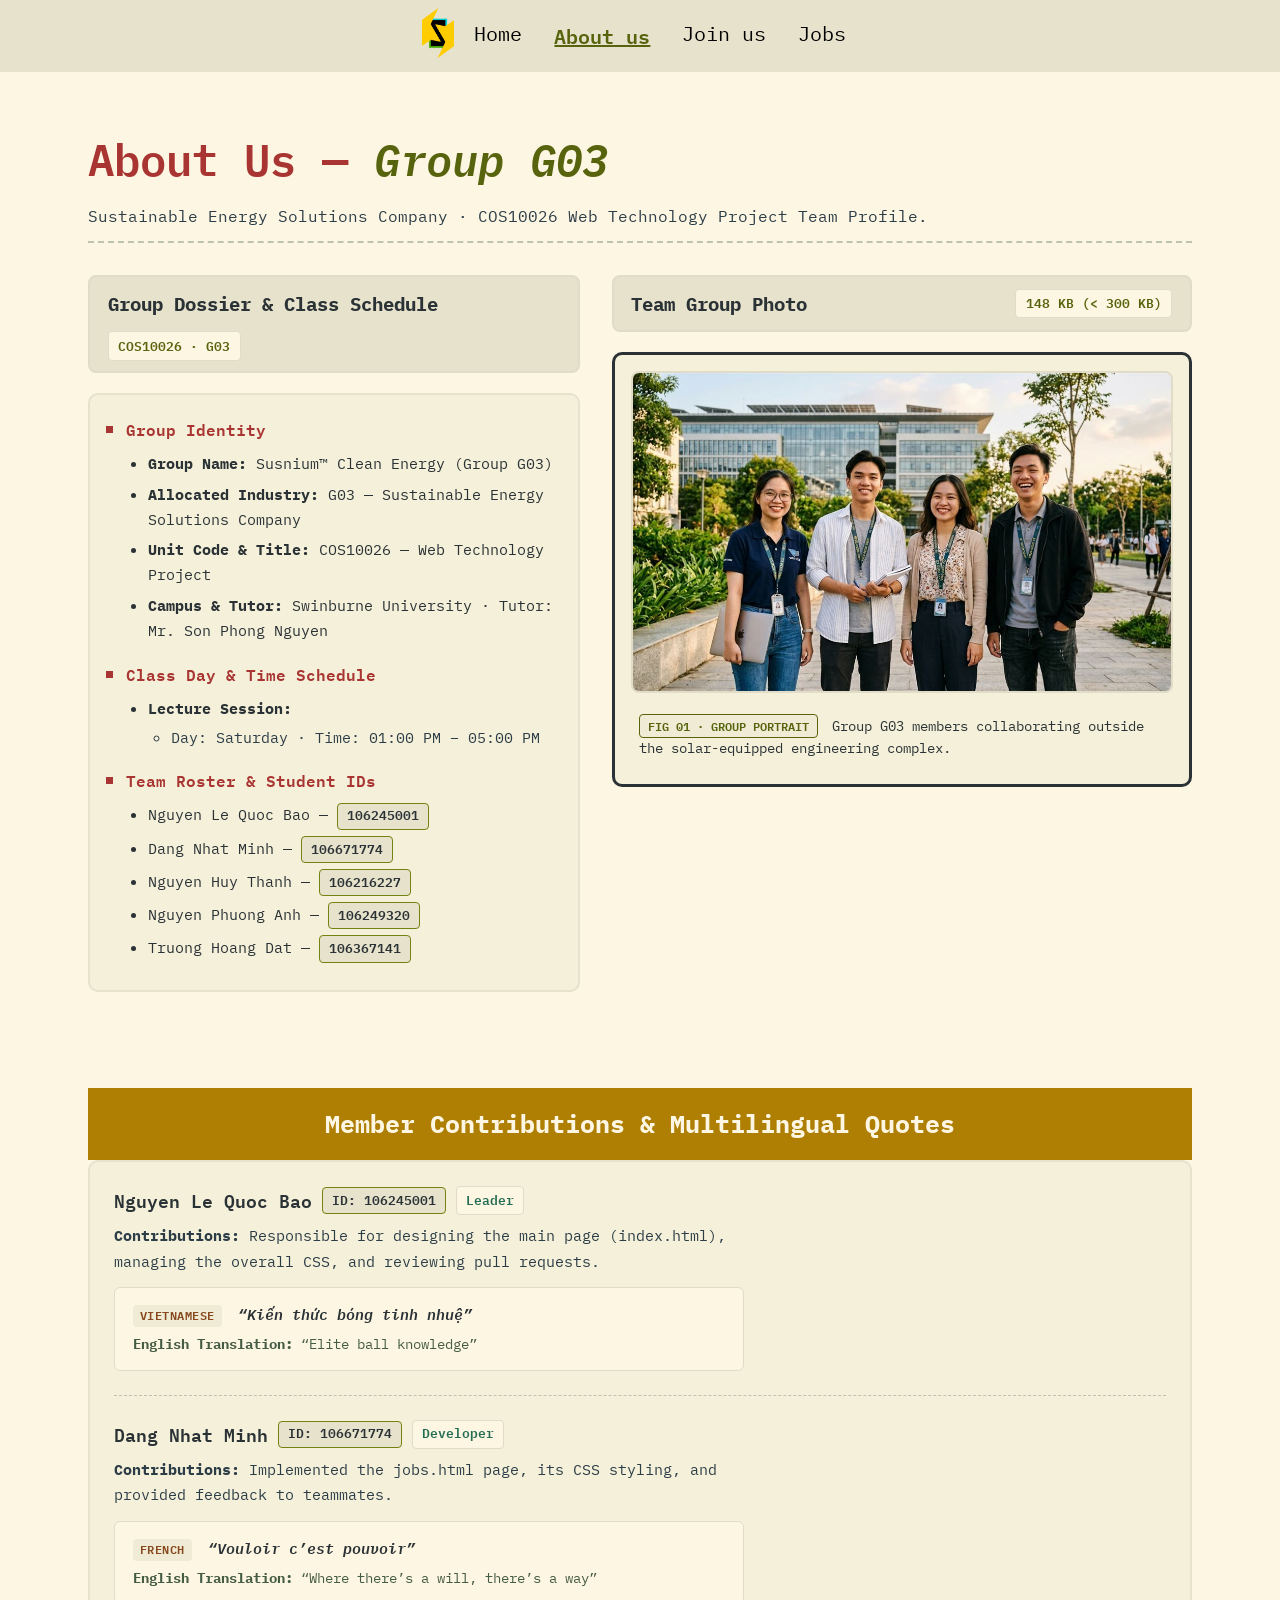
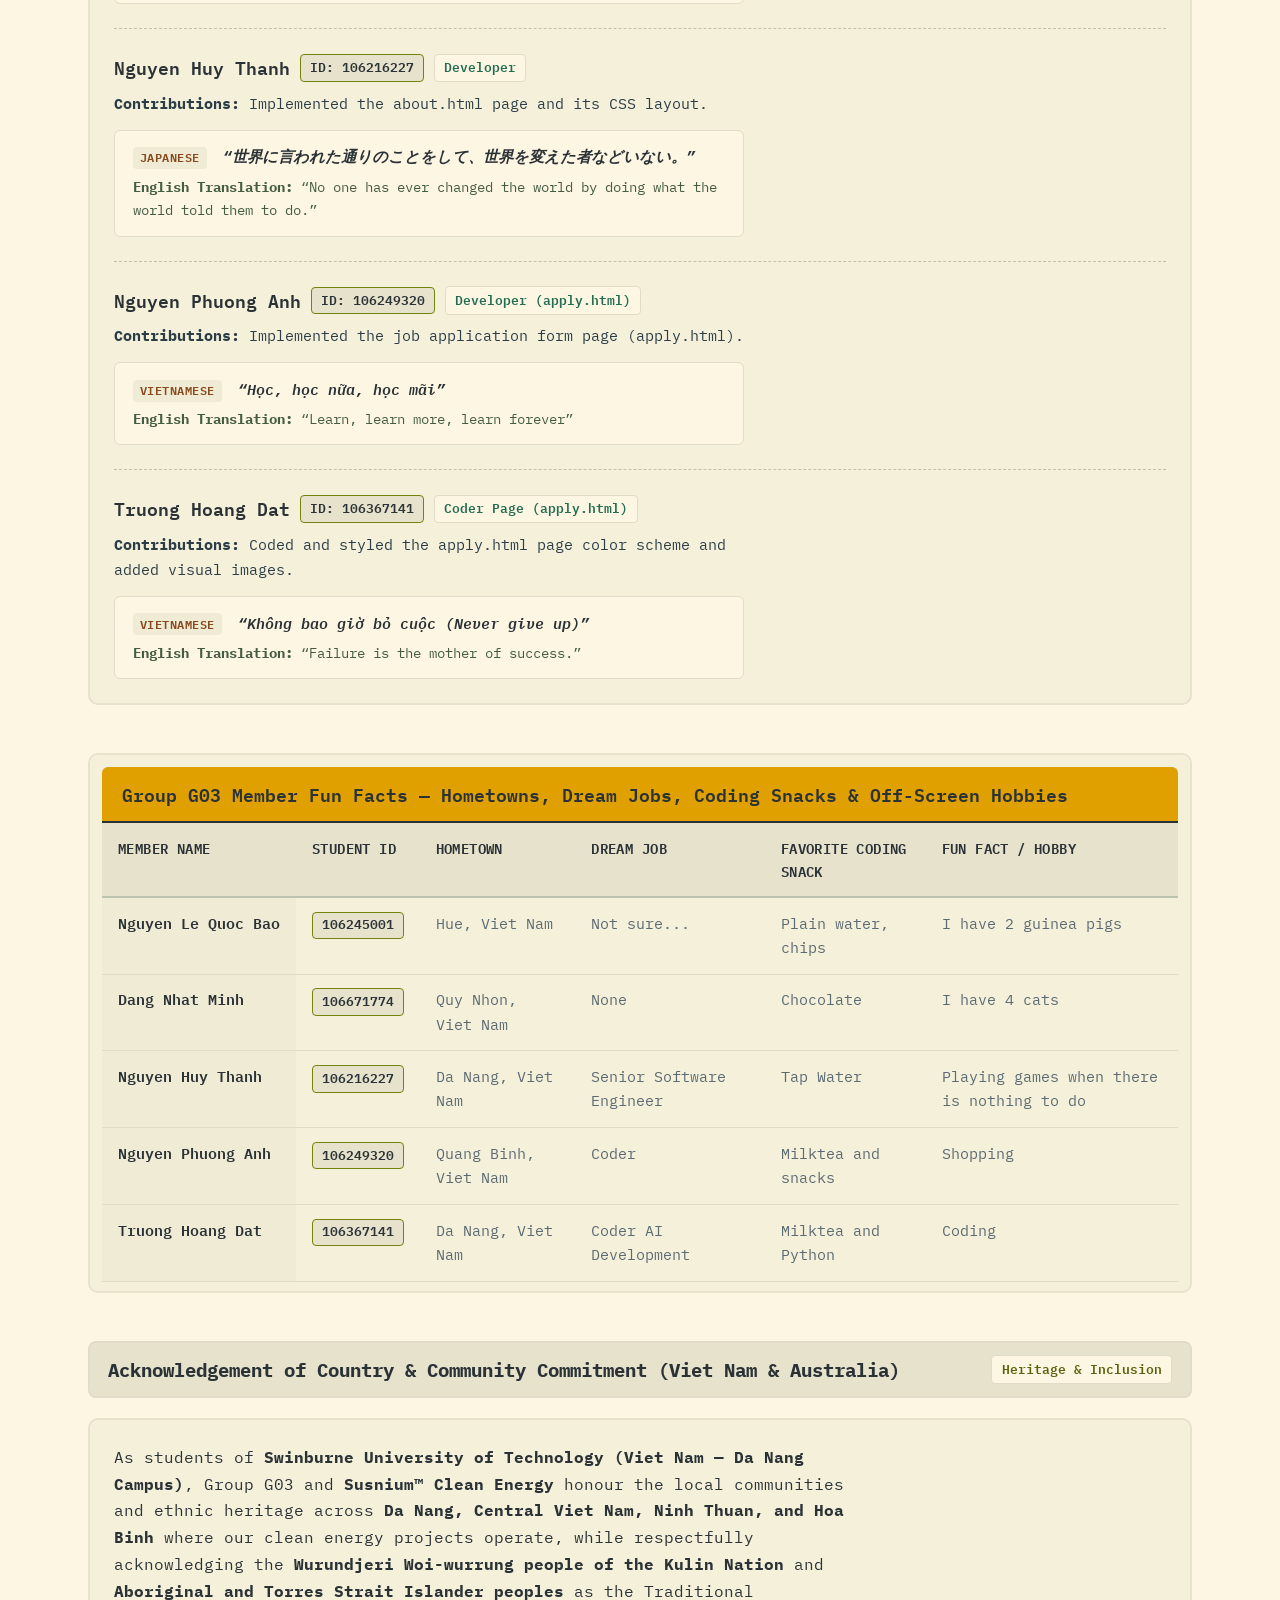
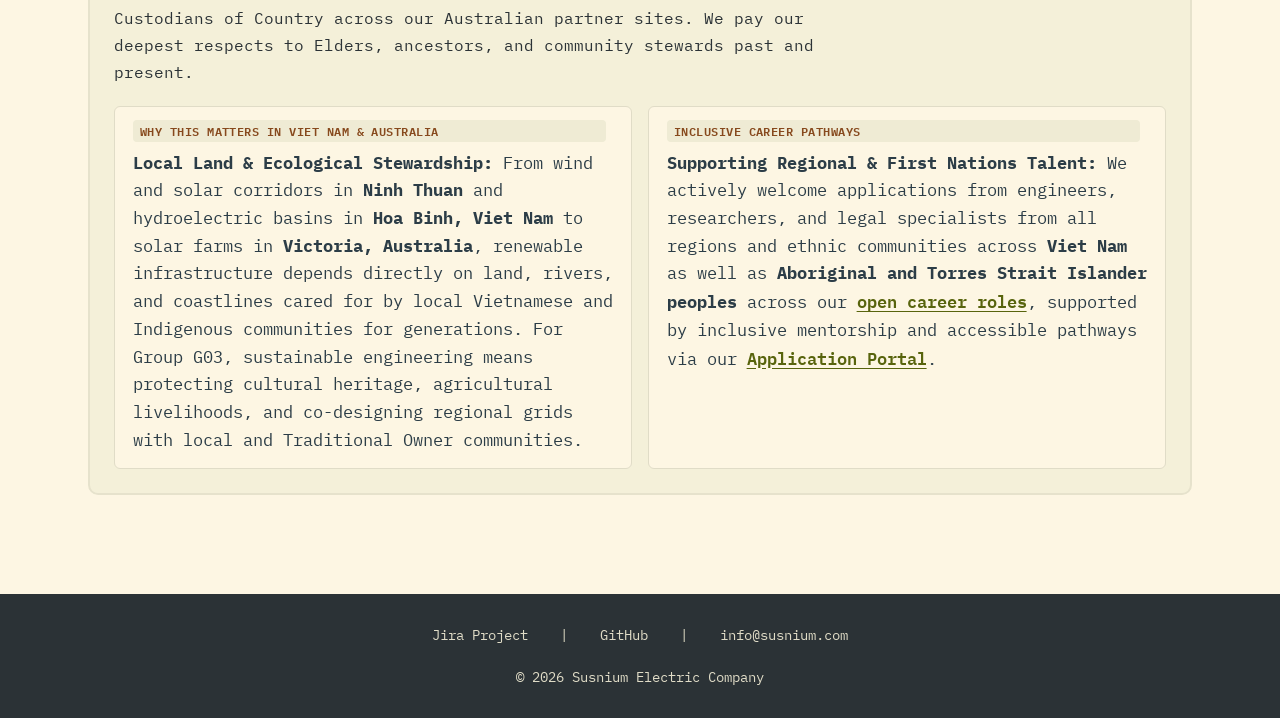
==== about.html @ 6dc3d7f8 "Merge pull request #11 from TerminalGoat232/feature/jobs.html Accessibility check" ====
<!DOCTYPE html>
<html lang="en">

<head>
  <meta charset="UTF-8">
  <meta name="viewport" content="width=device-width, initial-scale=1">
  <meta name="description"
    content="About Susnium Clean Energy Group G03 — COS10026 Web Technology Project team profile, member contributions, quotes, and fun facts.">
  <title>About Us | Susnium Clean Energy (Group G03)</title>
  <link href="css/styles.css" rel="stylesheet">
  <link href="css/about.css" rel="stylesheet">
  <!-- Embedded CSS requirement: styles the page subtitle banner -->
  <style>
    .about-subtitle {
      color: var(--ef-fg);
      font-size: 1rem;
      margin-block-end: 2rem;
      padding-block-end: 0.75rem;
      border-bottom: 2px dashed var(--ef-bg5);
    }
  </style>
</head>

<body>
  <header>
    <nav>
      <a class="logo-lnk" href="index.html">
        <img class="logo" src="images/logo_1.png" alt="Company Logo">
      </a>
      <a href="index.html">Home</a>
      <a href="about.html" aria-current="page">About us</a>
      <a href="apply.html">Join us</a>
      <a href="jobs.html">Jobs</a>
    </nav>
  </header>

  <main class="page-shell">
    <h1>About Us &mdash; <span style="color: var(--ef-green); font-style: italic;">Group G03</span></h1>
    <p class="about-subtitle">
      Sustainable Energy Solutions Company &middot; COS10026 Web Technology Project Team Profile.
    </p>

    <!-- Group Dossier (Nested List) & Group Photo (Figure) -->
    <div class="about-overview-grid">
      <section class="about-section" aria-labelledby="group-info-heading">
        <div class="section-bar">
          <h2 id="group-info-heading">Group Dossier &amp; Class Schedule</h2>
          <span class="section-bar-tag">COS10026 &middot; G03</span>
        </div>

        <ul class="group-nested-list" id="group-nested-list">
          <li>
            Group Identity
            <ul>
              <li><strong>Group Name:</strong> Susnium&trade; Clean Energy (Group G03)</li>
              <li><strong>Allocated Industry:</strong> G03 &mdash; Sustainable Energy Solutions Company</li>
              <li><strong>Unit Code &amp; Title:</strong> COS10026 &mdash; Web Technology Project</li>
              <li><strong>Campus &amp; Tutor:</strong> Swinburne University &middot; Tutor: Mr. Son Phong Nguyen</li>
            </ul>
          </li>
          <li>
            Class Day &amp; Time Schedule
            <ul>
              <li>
                <strong>Lecture Session:</strong>
                <ul>
                  <li>Day: Saturday &middot; Time: 01:00 PM &ndash; 05:00 PM</li>
                </ul>
              </li>
            </ul>
          </li>
          <li>
            Team Roster &amp; Student IDs
            <ul id="roster-nested-sublist">
              <li>Nguyen Le Quoc Bao &mdash; <span class="code-badge">106245001</span></li>
              <li>Dang Nhat Minh &mdash; <span class="code-badge">106671774</span></li>
              <li>Nguyen Huy Thanh &mdash; <span class="code-badge">106216227</span></li>
              <li>Nguyen Phuong Anh &mdash; <span class="code-badge">106249320</span></li>
              <li>Truong Hoang Dat &mdash; <span class="code-badge">106367141</span></li>
            </ul>
          </li>
        </ul>
      </section>

      <section class="about-section" aria-labelledby="group-photo-heading">
        <div class="section-bar">
          <h2 id="group-photo-heading">Team Group Photo</h2>
          <span class="section-bar-tag">148 KB (&lt; 300 KB)</span>
        </div>
        <figure class="group-photo-figure">
          <img id="group-photo-img" src="images/group-photo.jpg"
            alt="Group G03 Susnium engineering team standing together outside the solar-powered campus building"
            width="1120" height="625">
          <figcaption>
            <span class="photo-meta-pill">FIG 01 &middot; GROUP PORTRAIT</span>
            <span id="group-photo-caption-text">Group G03 members collaborating outside the solar-equipped engineering complex.</span>
          </figcaption>
        </figure>
      </section>
    </div>

    <!-- Member Contributions & Multilingual Quotes (Definition List) -->
    <section class="about-section" aria-labelledby="contributions-heading">
      <h2 class="sv-label" id="contributions-heading">Member Contributions &amp; Multilingual Quotes</h2>

      <dl class="contributions-dl" id="members-dl">
        <dt>
          <span class="member-name">Nguyen Le Quoc Bao</span>
          <span class="code-badge">ID: 106245001</span>
          <span class="member-role-tag">Leader</span>
        </dt>
        <dd class="dd-contribution">
          <strong>Contributions:</strong> Responsible for designing the main page (<code>index.html</code>), managing the overall CSS, and reviewing pull requests.
        </dd>
        <dd class="dd-quote">
          <div class="quote-box">
            <blockquote class="quote-native" lang="vi">
              <span class="quote-lang-tag">Vietnamese</span>
              &ldquo;<span class="quote-native-text">Kiến thức b&oacute;ng tinh nhuệ</span>&rdquo;
            </blockquote>
            <p class="quote-translation">
              <strong>English Translation:</strong> &ldquo;<span class="quote-en-text">Elite ball knowledge</span>&rdquo;
            </p>
          </div>
        </dd>

        <dt>
          <span class="member-name">Dang Nhat Minh</span>
          <span class="code-badge">ID: 106671774</span>
          <span class="member-role-tag">Developer</span>
        </dt>
        <dd class="dd-contribution">
          <strong>Contributions:</strong> Implemented the <code>jobs.html</code> page, its CSS styling, and provided feedback to teammates.
        </dd>
        <dd class="dd-quote">
          <div class="quote-box">
            <blockquote class="quote-native" lang="fr">
              <span class="quote-lang-tag">French</span>
              &ldquo;<span class="quote-native-text">Vouloir c&rsquo;est pouvoir</span>&rdquo;
            </blockquote>
            <p class="quote-translation">
              <strong>English Translation:</strong> &ldquo;<span class="quote-en-text">Where there&rsquo;s a will, there&rsquo;s a way</span>&rdquo;
            </p>
          </div>
        </dd>

        <dt>
          <span class="member-name">Nguyen Huy Thanh</span>
          <span class="code-badge">ID: 106216227</span>
          <span class="member-role-tag">Developer</span>
        </dt>
        <dd class="dd-contribution">
          <strong>Contributions:</strong> Implemented the <code>about.html</code> page and its CSS layout.
        </dd>
        <dd class="dd-quote">
          <div class="quote-box">
            <blockquote class="quote-native" lang="ja">
              <span class="quote-lang-tag">Japanese</span>
              &ldquo;<span class="quote-native-text">世界に言われた通りのことをして、世界を変えた者などいない。</span>&rdquo;
            </blockquote>
            <p class="quote-translation">
              <strong>English Translation:</strong> &ldquo;<span class="quote-en-text">No one has ever changed the world by doing what the world told them to do.</span>&rdquo;
            </p>
          </div>
        </dd>

        <dt>
          <span class="member-name">Nguyen Phuong Anh</span>
          <span class="code-badge">ID: 106249320</span>
          <span class="member-role-tag">Developer (apply.html)</span>
        </dt>
        <dd class="dd-contribution">
          <strong>Contributions:</strong> Implemented the job application form page (<code>apply.html</code>).
        </dd>
        <dd class="dd-quote">
          <div class="quote-box">
            <blockquote class="quote-native" lang="vi">
              <span class="quote-lang-tag">Vietnamese</span>
              &ldquo;<span class="quote-native-text">Học, học nữa, học m&atilde;i</span>&rdquo;
            </blockquote>
            <p class="quote-translation">
              <strong>English Translation:</strong> &ldquo;<span class="quote-en-text">Learn, learn more, learn forever</span>&rdquo;
            </p>
          </div>
        </dd>

        <dt>
          <span class="member-name">Truong Hoang Dat</span>
          <span class="code-badge">ID: 106367141</span>
          <span class="member-role-tag">Coder Page (apply.html)</span>
        </dt>
        <dd class="dd-contribution">
          <strong>Contributions:</strong> Coded and styled the <code>apply.html</code> page color scheme and added visual images.
        </dd>
        <dd class="dd-quote">
          <div class="quote-box">
            <blockquote class="quote-native" lang="vi">
              <span class="quote-lang-tag">Vietnamese</span>
              &ldquo;<span class="quote-native-text">Kh&ocirc;ng bao giờ bỏ cuộc (Never give up)</span>&rdquo;
            </blockquote>
            <p class="quote-translation">
              <strong>English Translation:</strong> &ldquo;<span class="quote-en-text">Failure is the mother of success.</span>&rdquo;
            </p>
          </div>
        </dd>
      </dl>
    </section>

    <!-- Fun Facts Table with Caption, Hex Colours & Hover Effects -->
    <section class="about-section" aria-labelledby="fun-facts-caption">
      <div tabindex="0" role="region" aria-labelledby="fun-facts-caption" class="table-wrapper">
        <table class="fun-facts-table" id="fun-facts-table">
          <caption id="fun-facts-caption">
            Group G03 Member Fun Facts &mdash; Hometowns, Dream Jobs, Coding Snacks &amp; Off-Screen Hobbies
          </caption>
          <thead>
            <tr>
              <th scope="col">Member Name</th>
              <th scope="col">Student ID</th>
              <th scope="col">Hometown</th>
              <th scope="col">Dream Job</th>
              <th scope="col">Favorite Coding Snack</th>
              <th scope="col">Fun Fact / Hobby</th>
            </tr>
          </thead>
          <tbody id="fun-facts-tbody">
            <tr>
              <th scope="row">Nguyen Le Quoc Bao</th>
              <td><span class="code-badge">106245001</span></td>
              <td>Hue, Viet Nam</td>
              <td>Not sure...</td>
              <td>Plain water, chips</td>
              <td>I have 2 guinea pigs</td>
            </tr>
            <tr>
              <th scope="row">Dang Nhat Minh</th>
              <td><span class="code-badge">106671774</span></td>
              <td>Quy Nhon, Viet Nam</td>
              <td>None</td>
              <td>Chocolate</td>
              <td>I have 4 cats</td>
            </tr>
            <tr>
              <th scope="row">Nguyen Huy Thanh</th>
              <td><span class="code-badge">106216227</span></td>
              <td>Da Nang, Viet Nam</td>
              <td>Senior Software Engineer</td>
              <td>Tap Water</td>
              <td>Playing games when there is nothing to do</td>
            </tr>
            <tr>
              <th scope="row">Nguyen Phuong Anh</th>
              <td><span class="code-badge">106249320</span></td>
              <td>Quang Binh, Viet Nam</td>
              <td>Coder</td>
              <td>Milktea and snacks</td>
              <td>Shopping</td>
            </tr>
            <tr>
              <th scope="row">Truong Hoang Dat</th>
              <td><span class="code-badge">106367141</span></td>
              <td>Da Nang, Viet Nam</td>
              <td>Coder AI Development</td>
              <td>Milktea and Python</td>
              <td>Coding</td>
            </tr>
          </tbody>
        </table>
      </div>
    </section>

    <!-- Acknowledgement of Country & Indigenous / Regional Community Commitment -->
    <section class="about-section" aria-labelledby="acknowledgement-heading">
      <div class="section-bar">
        <h2 id="acknowledgement-heading">Acknowledgement of Country &amp; Community Commitment (Viet Nam &amp; Australia)</h2>
        <span class="section-bar-tag">Heritage &amp; Inclusion</span>
      </div>

      <div class="acknowledgement-card">
        <p class="acknowledgement-lead">
          As students of <strong>Swinburne University of Technology (Viet Nam &mdash; Da Nang Campus)</strong>, Group G03 and <strong>Susnium&trade; Clean Energy</strong> honour the local communities and ethnic heritage across <strong>Da Nang, Central Viet Nam, Ninh Thuan, and Hoa Binh</strong> where our clean energy projects operate, while respectfully acknowledging the <strong>Wurundjeri Woi-wurrung people of the Kulin Nation</strong> and <strong>Aboriginal and Torres Strait Islander peoples</strong> as the Traditional Custodians of Country across our Australian partner sites. We pay our deepest respects to Elders, ancestors, and community stewards past and present.
        </p>

        <div class="acknowledgement-columns">
          <div class="quote-box">
            <span class="quote-lang-tag">Why This Matters in Viet Nam &amp; Australia</span>
            <p>
              <strong>Local Land &amp; Ecological Stewardship:</strong> From wind and solar corridors in <strong>Ninh Thuan</strong> and hydroelectric basins in <strong>Hoa Binh, Viet Nam</strong> to solar farms in <strong>Victoria, Australia</strong>, renewable infrastructure depends directly on land, rivers, and coastlines cared for by local Vietnamese and Indigenous communities for generations. For Group G03, sustainable engineering means protecting cultural heritage, agricultural livelihoods, and co-designing regional grids with local and Traditional Owner communities.
            </p>
          </div>

          <div class="quote-box">
            <span class="quote-lang-tag">Inclusive Career Pathways</span>
            <p>
              <strong>Supporting Regional &amp; First Nations Talent:</strong> We actively welcome applications from engineers, researchers, and legal specialists from all regions and ethnic communities across <strong>Viet Nam</strong> as well as <strong>Aboriginal and Torres Strait Islander peoples</strong> across our <a href="jobs.html">open career roles</a>, supported by inclusive mentorship and accessible pathways via our <a href="apply.html">Application Portal</a>.
            </p>
          </div>
        </div>
      </div>
    </section>
  </main>

  <footer>
    <a href="https://student-team-axpqzj74.atlassian.net/jira/software/projects/AWPP1G/boards/3?filter=&groupBy=none&atlOrigin=eyJpIjoiYjA0ZmYyMjYyY2RlNGM4ZmJhZjhlZjhlYjU2NjVkNWEiLCJwIjoiaiJ9">Jira Project</a> |
    <a href="https://github.com/terminalgoat232/group-assignment">GitHub</a> |
    <a href="mailto:info@susnium.com">info@susnium.com</a>
    <p>&copy; 2026 Susnium Electric Company</p>
  </footer>
</body>

</html>
---- css/styles.css ----
@import url('https://fonts.googleapis.com/css2?family=IBM+Plex+Mono:ital,wght@0,400;0,600;1,400;1,600&display=swap');
@import "colorscheme.css";
@import "https://www.nerdfonts.com/assets/css/webfont.css";

* {
  margin: 0;
  padding: 0;
  box-sizing: border-box;
  font-family:"IBM Plex Mono", monospace;
}

html {
  font-size: 16px;
}

h1 {
  color: var(--ef-red);
}

h2 {
  color: var(--ef-yellow);
}

body {
  font-size: 1.25rem; 
  background-color: var(--ef-bg0);
  display: grid;
  grid-template-rows:auto 1fr auto;
  min-height:100vh;
}

::focus-visible {
  outline: 3px solid var(--ef-green);
  outline-offset: 3px;
}

::selection {
  background-color: var(--ef-purple-light);
  color: var(--ef-bg0);
}

.logo {
  height: 50px;
  width: auto;
  display: block;
}

nav {
  padding: 0.5rem 1rem;
  text-align: center;
  display: flex;
  flex-wrap: wrap;
  justify-content: center;
  gap: 0.5rem;
  background-color: var(--ef-bg3);
}

nav a:not(.logo-lnk) {
  padding: 0.6em;
  color: var(--ef-bg);
  text-decoration: underline;
  text-decoration-color: transparent;
  transition: 
    text-decoration-color 0.5s ease, 
    color 0.2s ease,
    background-color 0.5s ease;
  font-size:1em; 
}

nav a:not(.logo-lnk):hover {
  border-radius: 5px;
  background-color: var(--ef-bg2);
  color: var(--ef-green);
  text-decoration-color: var(--ef-green);
}

nav a[aria-current="page"] {
  color: var(--ef-green);
  text-decoration-color: var(--ef-green); 
  font-weight: 520;
}

.bg-overlay {
  background-image:
    linear-gradient(
      45deg,
      rgba(0, 0, 0, 0.85) 0%,
      rgba(0, 0, 0, 0.60) 45%,
      rgba(0, 0, 0, 0.15) 100%
    ), url('../images/hero_bg_overlay.jpeg');
  background-size: cover;
  background-position: bottom;
  min-height: 600px; 
}

/* --- hero ---*/
.hero_ctn {
  padding: clamp(3rem, 10vw, 8rem) 2rem; 
}

.hero_title {
  font-size: clamp(2rem, 7vw, 4.5rem);
  font-weight: 600;
  color: var(--ef-bg4);
  /* transition: letter-spacing 0.3s ease-out;*/
}

/*.hero_title:hover {
  letter-spacing: 0.5rem;
  transition: letter-spacing 0.3s ease;
}*/

.content-ctn {
  justify-content: center;
  font-size: 1.5em;
  padding: 8rem 2rem;
  display: flex;
  flex-wrap: wrap;
  max-width: 1700px;
  margin:auto;
  row-gap: 2rem;          
}

.desc-ctn {
  background-color: var(--ef-bg1);
  max-width:700px;
  padding: 1em 1em;
  border-radius: 10px;
  border: 2px solid var(--ef-bg2);
 }


.energ-type-ctn {
  margin: 2rem 3em;
  display: grid;
  grid-template-columns: repeat(2, 1fr);
  gap: 1.5em;
  list-style: none;
}

.tile {
  aspect-ratio: 1;
  display: flex;
  flex-direction: column;
  justify-content: center;
  place-items: center;
  width: 100%;
  align-items: center;
  gap: 0.5rem;
  color: var(--ef-bg-black);
}

/* --- image and image carousel --- */
.content-ctn figure {
  flex: 0 1 80rem;        
  max-width: 100%;
  margin-inline: auto;    
  margin-bottom: 2em;
}

figure img {
  display: block;
  width:  85%;
  height: auto;
  max-height: 720px;
  margin-inline: auto;
  border-radius: 30px;
}

figcaption {
  color: var(--ef-fg);
  margin-top: 0.5em;
  text-align: center;
  font-size: 0.7em;
  font-style: italic;
}

.img-carousel{
  display: flex;
  overflow-x: scroll;
  scroll-snap-type: x mandatory;
  scrollbar-width: none;
}

.img-carousel li {
  list-style-type: none;
  scroll-snap-align: center;
  flex: 0 0 100%;
}

#crs-title {
  display: flex;
  justify-content: center;
  background-color: var(--ef-bg1);
  anchor-name: --crs-title-anchor;
  color: var(--ef-green);
  border: 2px solid var(--ef-bg2);
  border-radius: 5px;
  margin-top: 1em;
  padding: 0.9rem 1em;

}

.img-carousel::scroll-button(left){
  right: calc(anchor(left) + 0.5em);
  bottom: calc(anchor(top) - 2em);
  box-shadow: 8px -8px 0 0 var(--ef-bg-black);

  content: "◄";
}

.img-carousel::scroll-button(right){
  left: calc(anchor(right) + 0.5em);
  bottom: calc(anchor(top) - 2em);
  box-shadow: -8px -8px 0 0 var(--ef-bg-black); 
  content: "►";
}

.img-carousel::scroll-button(*) {
  border: none;
  position: absolute;
  padding: 0.3em;
  color: var(--ef-bg1);
  background-color: var(--ef-green);
  border-radius: 5px;
  position-anchor: --crs-title-anchor;
  font-size: 2em;
  transition: 
    transform 0.1s ease,
    background-color 0.3s ease;

}

.img-carousel::scroll-button(*):active {
 box-shadow: none;
 transition: 
    transform 0.1s ease, 
} 
.img-carousel::scroll-button(*):disabled {
  background-color: var(--ef-fg);
}
.img-carousel::scroll-button(*):disabled:hover {
  background-color: var(--ef-fg-dim);
}
.img-carousel::scroll-button(*):hover { 
 background-color: var(--ef-green-light);
 transition: 
    background-color 0.3s ease;

} 

.img-carousel::scroll-button(left):active {
 transform: translate(8px, -8px);
} 

.img-carousel::scroll-button(right):active {
 transform: translate(-8px, -8px);
} 


/* --- table --- */
.sv-label {
  background-color: var(--ef-yellow-light);
  color: var(--ef-bg0);
  width: 100%;
  text-align: center;
  padding: 0.6em 0em;
}

table {
  display: table;
  border-collapse: collapse;
  padding: 0.5em;
}

caption h2 {
  border: solid var(--ef-bg-black);
  border-width: 5px 5px 0px 5px;
  border-radius: 15px 15px 0 0;
}

td, th{
  padding: 0.5em 0.75em;
  border: 5px solid var(--ef-bg-black);
}

thead {
  color: var(--ef-bg0);
  background-color: var(--ef-blue-light);
}

tbody th {
  color: var(--ef-bg-black);
  background-color: var(--ef-bg5);
}

tbody td {
  color: var(--ef-fg);
  background-color: var(--ef-bg1);
}

.span-all {
  font-style: italic;
  color: var(--ef-bg0);
  background-color: var(--ef-red-light);
}

/* --- Footer --- */ 
footer {
  padding: 2rem;
  text-align:center;
  background-color: var(--ef-bg-black);
  color: var(--ef-bg4);
  font-size: 0.875rem;
}

footer a {
  padding: 1.5rem;
  color: inherit;
  font-size: inherit;
  text-decoration: none;
}

footer p {
  color: inherit;
  padding-top: 1.5rem;
}

/* --- Seach form ---*/
form {
  margin-top: 2em;
}
form h1 {
  border-radius: 8px 8px 0 0;
  color: var(--ef-bg0);
  display: block;
  padding: 1em;
  background-color: var(--ef-blue-light);
}

form label {
  color: var(--ef-fg);
  margin-bottom: 0.5em;
  display: block;
}

#main-search {
  margin-bottom: 1.5em;
  color: var(--ef-fg);
  background-color: var(--ef-bg0);
  border: 3px solid var(--ef-bg-black);
  width: 85%;
  font-family: inherit;
  font-size: 1rem;
  padding: 1em 2em;

}

.styled-submit{
  border: none;
  margin-left: 1em;
  border-radius: 10px;
  display: inline-block;
  background-color: var(--ef-red);
  font-family: inherit;
  font-size: 2rem;
  padding: 0.6em 1em;
  box-shadow: 0 var(--ef-bg-black);
  transition: 
    transform 0.3s ease-in-out,
    box-shadow 0.3s ease-in-out,
    background-color 0.3s ease-in-out;
}

.styled-submit:hover {
  background-color: var(--ef-red-light);
  transform: translateY(-5px);
  box-shadow: 4px 4px 0px 0px var(--ef-bg-black);
  transition: 
    transform 0.2s ease-in-out,
    box-shadow 0.3s ease-in-out,
    background-color 0.3s ease-in-out;
}

.styled-submit:active {
  transform: translateY(5px);
  box-shadow: none;
  transition: 
    transform 0.1s ease,
    box-shadow 0.1s ease;
}

.styled-submit > .nf{
  color: var(--ef-bg0);
}

.form-inner-ctn {
  border-radius: 0 0 8px 8px;
  border: 1px solid var(--ef-bg-black);
  padding: 1em;
  background-color: var(--ef-bg1);
}


@media (max-width: 1000px) {
    body {
        display: grid;
    }

    #left-window, 
    #right-window {
        display: none; 
    }
}

@media (max-width: 680px) {
  html {
    font-size: 12px;
  }
  nav {
    gap: 0;
    padding: 0.25rem 0.5rem;
  }

  nav a:not(.logo-lnk) {
    padding-top: 1em;
  }
  
  .content-ctn {
    font-size: 1em;   
    padding: 1.5rem 1rem;
    row-gap: 1.5rem;
  }

  .desc-ctn {
    padding: 1rem;
  }

  .energ-type-ctn {
    width: 100%;
    margin: 0;
    grid-template-columns: repeat(4, 1fr);
    gap: 0.5rem;
  }

  .energ-type-ctn .tile {
    font-size: 3rem;
    padding: 0;
    border-radius: 14px;
  }

  .content-ctn figure {
    padding: 0;
  }

  figure img {
    border-radius: 20px;
    max-height: 200px;
  }

  #main-search {
    width: 75%;
  }


}
---- css/about.css ----
@import "colorscheme.css";

/* --- Page Shell & Responsive Grid Layout --- */
.page-shell {
  width: min(74rem, 100%);
  margin-inline: auto;
  padding: clamp(2rem, 4vw, 3.25rem) clamp(1rem, 4vw, 2.5rem);
  font-size: 1.05rem;
  line-height: 1.65;
  color: var(--ef-fg);
}

.page-shell h1 {
  font-size: clamp(1.85rem, 4vw, 2.75rem);
  font-weight: 600;
  margin-block-end: 0.45rem;
}

.about-overview-grid {
  display: grid;
  grid-template-columns: 1fr 1.18fr;
  gap: 2rem;
  margin-block-end: 3rem;
}

.about-section {
  margin-block-end: 3rem;
}

.section-bar {
  display: flex;
  flex-wrap: wrap;
  justify-content: space-between;
  align-items: center;
  gap: 0.75rem;
  background-color: var(--ef-bg3);
  border: 2px solid var(--ef-bg4);
  border-radius: 8px;
  padding: 0.65rem 1.1rem;
  margin-block-end: 1.25rem;
}

.section-bar h2 {
  margin: 0;
  color: var(--ef-bg-black);
  font-size: 1.2rem;
}

.section-bar-tag {
  font-size: 0.8rem;
  font-weight: 600;
  color: var(--ef-green);
  background-color: var(--ef-bg0);
  padding: 0.2rem 0.6rem;
  border-radius: 4px;
  border: 1px solid var(--ef-bg4);
  font-variant-numeric: tabular-nums;
}

/* --- Group Nested List & Styled Student IDs --- */
.group-nested-list {
  list-style-type: square;
  background-color: var(--ef-bg1);
  border: 2px solid var(--ef-bg3);
  border-radius: 10px;
  padding: 1.35rem 1.35rem 1.35rem 2.25rem;
}

.group-nested-list > li {
  margin-block-end: 1.15rem;
  color: var(--ef-red);
  font-weight: 600;
  font-size: 1.02rem;
}

.group-nested-list > li:last-child {
  margin-block-end: 0;
}

.group-nested-list ul {
  list-style-type: disc;
  margin-block-start: 0.45rem;
  padding-inline-start: 1.4rem;
  font-weight: 400;
  font-size: 0.95rem;
  color: var(--ef-bg-black);
}

.group-nested-list ul li {
  margin-block-end: 0.35rem;
}

.group-nested-list ul ul {
  list-style-type: circle;
  margin-block-start: 0.25rem;
  color: var(--ef-fg);
}

.code-badge {
  display: inline-block;
  font-size: 0.82rem;
  font-weight: 600;
  padding: 0.12rem 0.55rem;
  border-radius: 4px;
  background-color: #e6e2cc;
  color: #2b3236;
  border: 1px solid #73830f;
  font-variant-numeric: tabular-nums;
}

/* --- Bordered Group Photo Figure & Caption --- */
.group-photo-figure {
  background-color: var(--ef-bg1);
  border: 3px solid #2b3236;
  border-radius: 10px;
  padding: 1rem;
  display: flex;
  flex-direction: column;
  justify-content: space-between;
}

.group-photo-figure img {
  width: 100%;
  border-radius: 8px;
  aspect-ratio: 16 / 9.5;
  object-fit: cover;
  border: 2px solid var(--ef-bg4);
}

.group-photo-figure figcaption {
  font-style: normal;
  font-size: 0.88rem;
  color: var(--ef-bg-black);
  margin-block-start: 0.85rem;
  padding: 0.5rem;
  line-height: 1.5;
  text-align: left;
}

.photo-meta-pill {
  display: inline-block;
  font-size: 0.76rem;
  font-weight: 600;
  padding: 0.12rem 0.5rem;
  border-radius: 4px;
  background-color: var(--ef-bg2);
  color: var(--ef-green);
  border: 1px solid var(--ef-green);
  margin-inline-end: 0.4rem;
  font-variant-numeric: tabular-nums;
}

/* --- Member Contributions & Multilingual Quotes (Definition List) --- */
.contributions-dl {
  display: grid;
  background-color: var(--ef-bg1);
  border: 2px solid var(--ef-bg3);
  border-radius: 10px;
  padding-inline: 1.5rem;
}

.contributions-dl dt {
  padding-block: 1.5rem 0.5rem;
  font-size: 1.12rem;
  font-weight: 600;
  color: var(--ef-bg-black);
  display: flex;
  flex-wrap: wrap;
  align-items: center;
  gap: 0.65rem;
}

.member-role-tag {
  font-size: 0.82rem;
  font-weight: 600;
  color: var(--ef-cyan);
  background-color: var(--ef-bg0);
  border: 1px solid var(--ef-bg4);
  padding: 0.15rem 0.55rem;
  border-radius: 4px;
}

.contributions-dl dd {
  color: var(--ef-fg);
  font-size: 0.96rem;
}

.dd-contribution {
  padding-block-end: 0.85rem;
  max-width: 72ch;
}

.dd-quote {
  padding-block-end: 1.5rem;
  border-bottom: 1px dashed var(--ef-bg5);
}

.contributions-dl dd.dd-quote:last-of-type {
  border-bottom: none;
}

.quote-box {
  background-color: var(--ef-bg0);
  border: 1px solid var(--ef-bg4);
  border-radius: 6px;
  padding: 0.85rem 1.1rem;
  max-width: 70ch;
}

.quote-native {
  font-style: italic;
  color: var(--ef-bg-black);
  font-weight: 600;
  margin-block-end: 0.3rem;
}

.quote-translation {
  font-size: 0.9rem;
  color: var(--ef-fg-dim);
}

.quote-lang-tag {
  display: inline-block;
  font-size: 0.74rem;
  font-style: normal;
  font-weight: 600;
  text-transform: uppercase;
  letter-spacing: 0.04em;
  color: var(--ef-orange);
  background-color: var(--ef-bg2);
  padding: 0.08rem 0.45rem;
  border-radius: 4px;
  margin-inline-end: 0.45rem;
}

/* --- Acknowledgement of Country & Community Section --- */
.acknowledgement-card {
  background-color: var(--ef-bg1);
  border: 2px solid var(--ef-bg3);
  border-radius: 10px;
  padding: 1.5rem;
  display: grid;
  gap: 1.25rem;
}

.acknowledgement-lead {
  font-size: 1.02rem;
  color: var(--ef-bg-black);
  max-width: 74ch;
  line-height: 1.65;
}

.acknowledgement-columns {
  display: grid;
  grid-template-columns: repeat(auto-fit, minmax(280px, 1fr));
  gap: 1rem;
}

.acknowledgement-columns .quote-box {
  max-width: none;
  display: grid;
  align-content: start;
  gap: 0.45rem;
}

.acknowledgement-columns a {
  color: var(--ef-green);
  font-weight: 600;
  text-decoration: underline;
  text-underline-offset: 0.18em;
}

/* --- Fun Facts Table (Hex Colours & Hover Effects) --- */
.table-wrapper {
  overflow: auto;
  max-inline-size: 100%;
  max-block-size: min(540px, 80vh);
  container-type: inline-size;
  border: 2px solid #e6e2cc;
  border-radius: 10px;
  background-color: #f4f0d9;
  padding: 0.75rem;
}

.fun-facts-table {
  width: 100%;
  border-collapse: collapse;
  font-size: 0.92rem;
  text-align: left;
  font-variant-numeric: tabular-nums;
  background-color: #f4f0d9;
  color: #2b3236;
}

.fun-facts-table caption {
  background-color: #dfa000;
  color: #2b3236;
  font-weight: 600;
  font-size: 1.15rem;
  padding: 0.75rem 1.25rem;
  text-align: left;
  border-bottom: 2px solid #2b3236;
  border-radius: 6px 6px 0 0;
}

.fun-facts-table th, .fun-facts-table td {
  padding: 0.85rem 1rem;
  border: none;
  border-bottom: 1px solid #e0dcc7;
  vertical-align: top;
  transition: background-color 0.2s ease, color 0.2s ease;
}

.fun-facts-table thead th {
  position: sticky;
  inset-block-start: 0;
  z-index: 1;
  background-color: #e6e2cc;
  color: #2b3236;
  font-weight: 600;
  font-size: 0.86rem;
  text-transform: uppercase;
  letter-spacing: 0.03em;
  border-bottom: 2px solid #bdc3af;
}

.fun-facts-table tbody th[scope="row"] {
  color: #2b3236;
  font-weight: 600;
  background-color: #efebd4;
  white-space: nowrap;
}

.fun-facts-table tbody td {
  background-color: #f4f0d9;
  color: #5c6a72;
}

.fun-facts-table tbody tr:hover td,
.fun-facts-table tbody tr:hover th[scope="row"] {
  background-color: #fdf6e3;
  color: #2b3236;
}

/* --- Responsive Container & Viewport Breakpoints --- */
@container (max-width: 680px) {
  .fun-facts-table {
    --label-2: "Student ID";
    --label-3: "Hometown";
    --label-4: "Dream Job";
    --label-5: "Coding Snack";
    --label-6: "Fun Fact / Hobby";
  }
  .fun-facts-table thead {
    position: absolute;
    width: 1px;
    height: 1px;
    overflow: hidden;
    clip-path: inset(50%);
    white-space: nowrap;
  }
  .fun-facts-table, .fun-facts-table tbody, .fun-facts-table tr, .fun-facts-table th, .fun-facts-table td {
    display: block;
    width: 100%;
  }
  .fun-facts-table tbody tr {
    border-bottom: 3px solid #e0dcc7;
    padding-block: 0.5rem;
    background-color: #fdf6e3;
  }
  .fun-facts-table tbody th[scope="row"] {
    background-color: #e6e2cc;
    padding: 0.6rem 1rem;
    font-size: 1rem;
  }
  .fun-facts-table td {
    padding: 0.65rem 1rem;
    border-bottom: 1px solid #efebd4;
  }
  .fun-facts-table td:nth-child(2)::before { content: var(--label-2) ": "; font-weight: 600; color: #2b3236; }
  .fun-facts-table td:nth-child(3)::before { content: var(--label-3) ": "; font-weight: 600; color: #2b3236; }
  .fun-facts-table td:nth-child(4)::before { content: var(--label-4) ": "; font-weight: 600; color: #2b3236; }
  .fun-facts-table td:nth-child(5)::before { content: var(--label-5) ": "; font-weight: 600; color: #2b3236; }
  .fun-facts-table td:nth-child(6)::before { content: var(--label-6) ": "; font-weight: 600; color: #2b3236; }
}

@media (max-width: 960px) {
  .about-overview-grid {
    grid-template-columns: 1fr;
  }
}
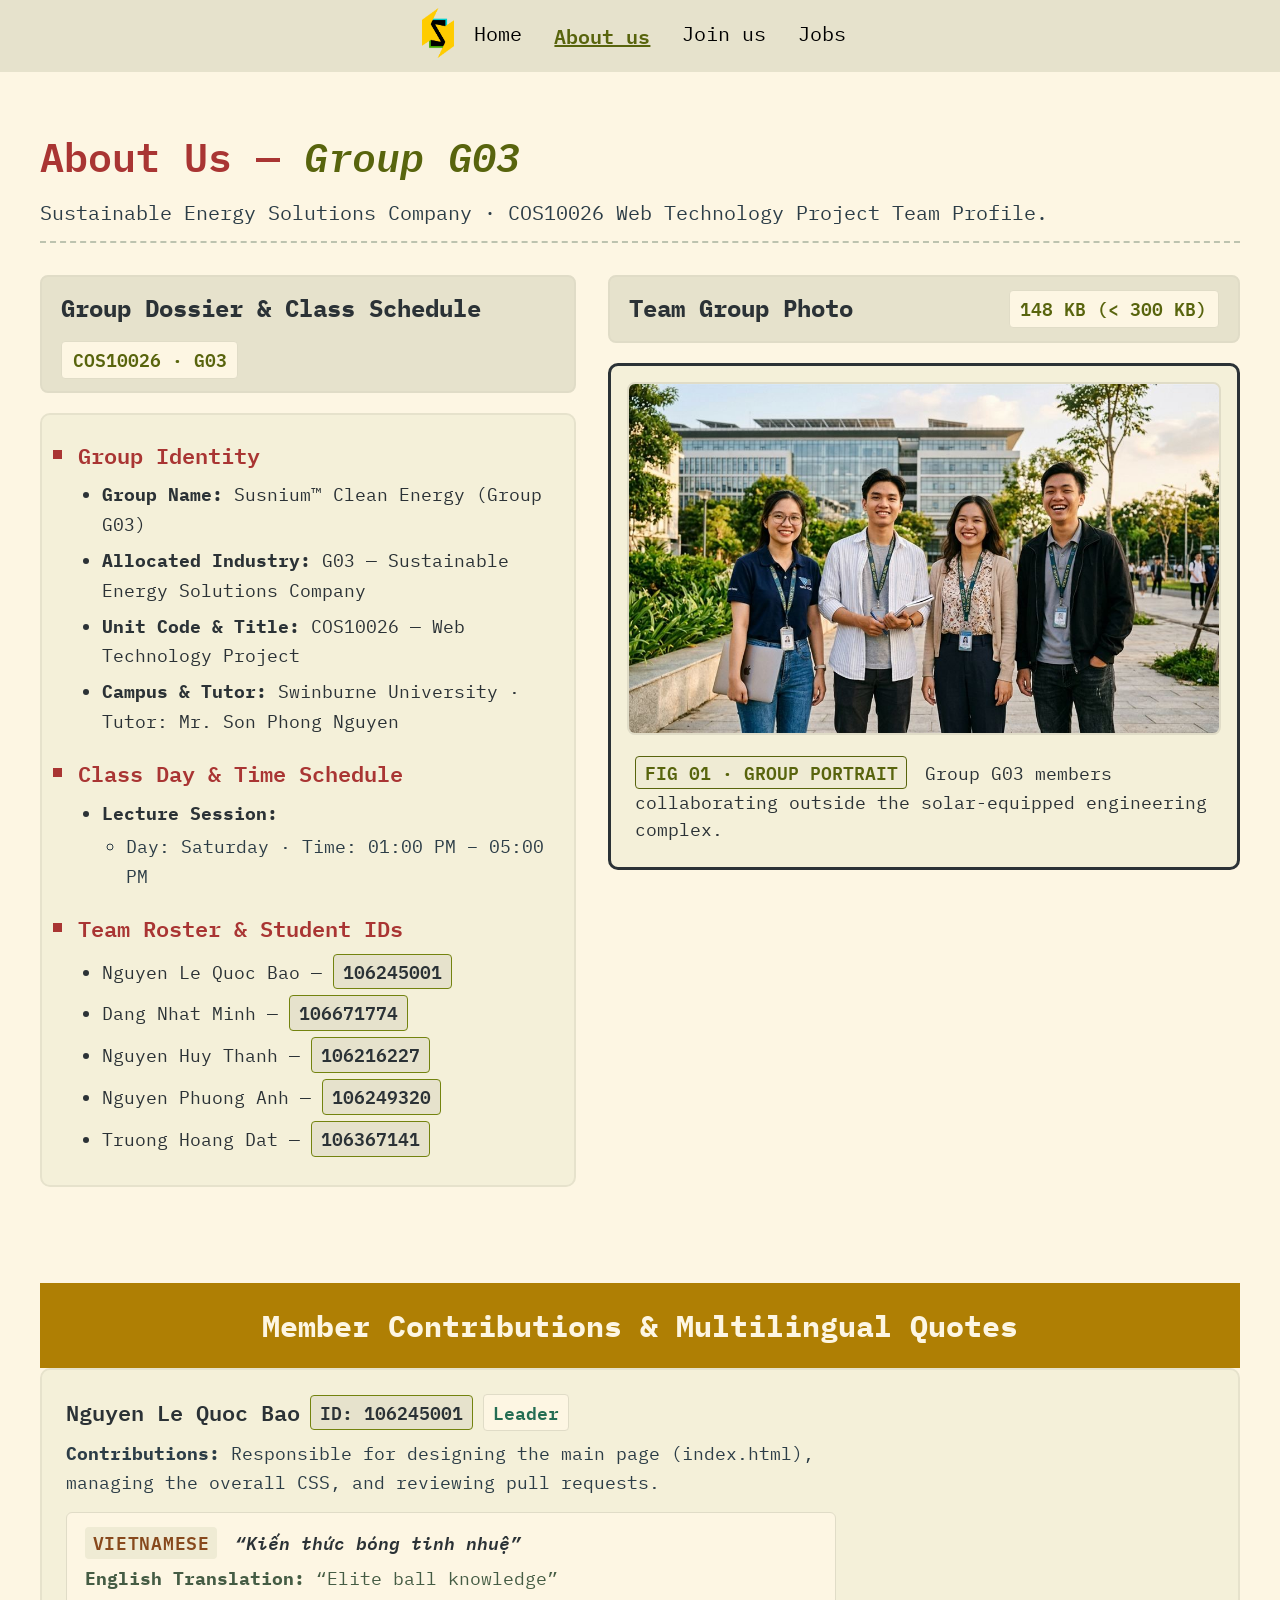
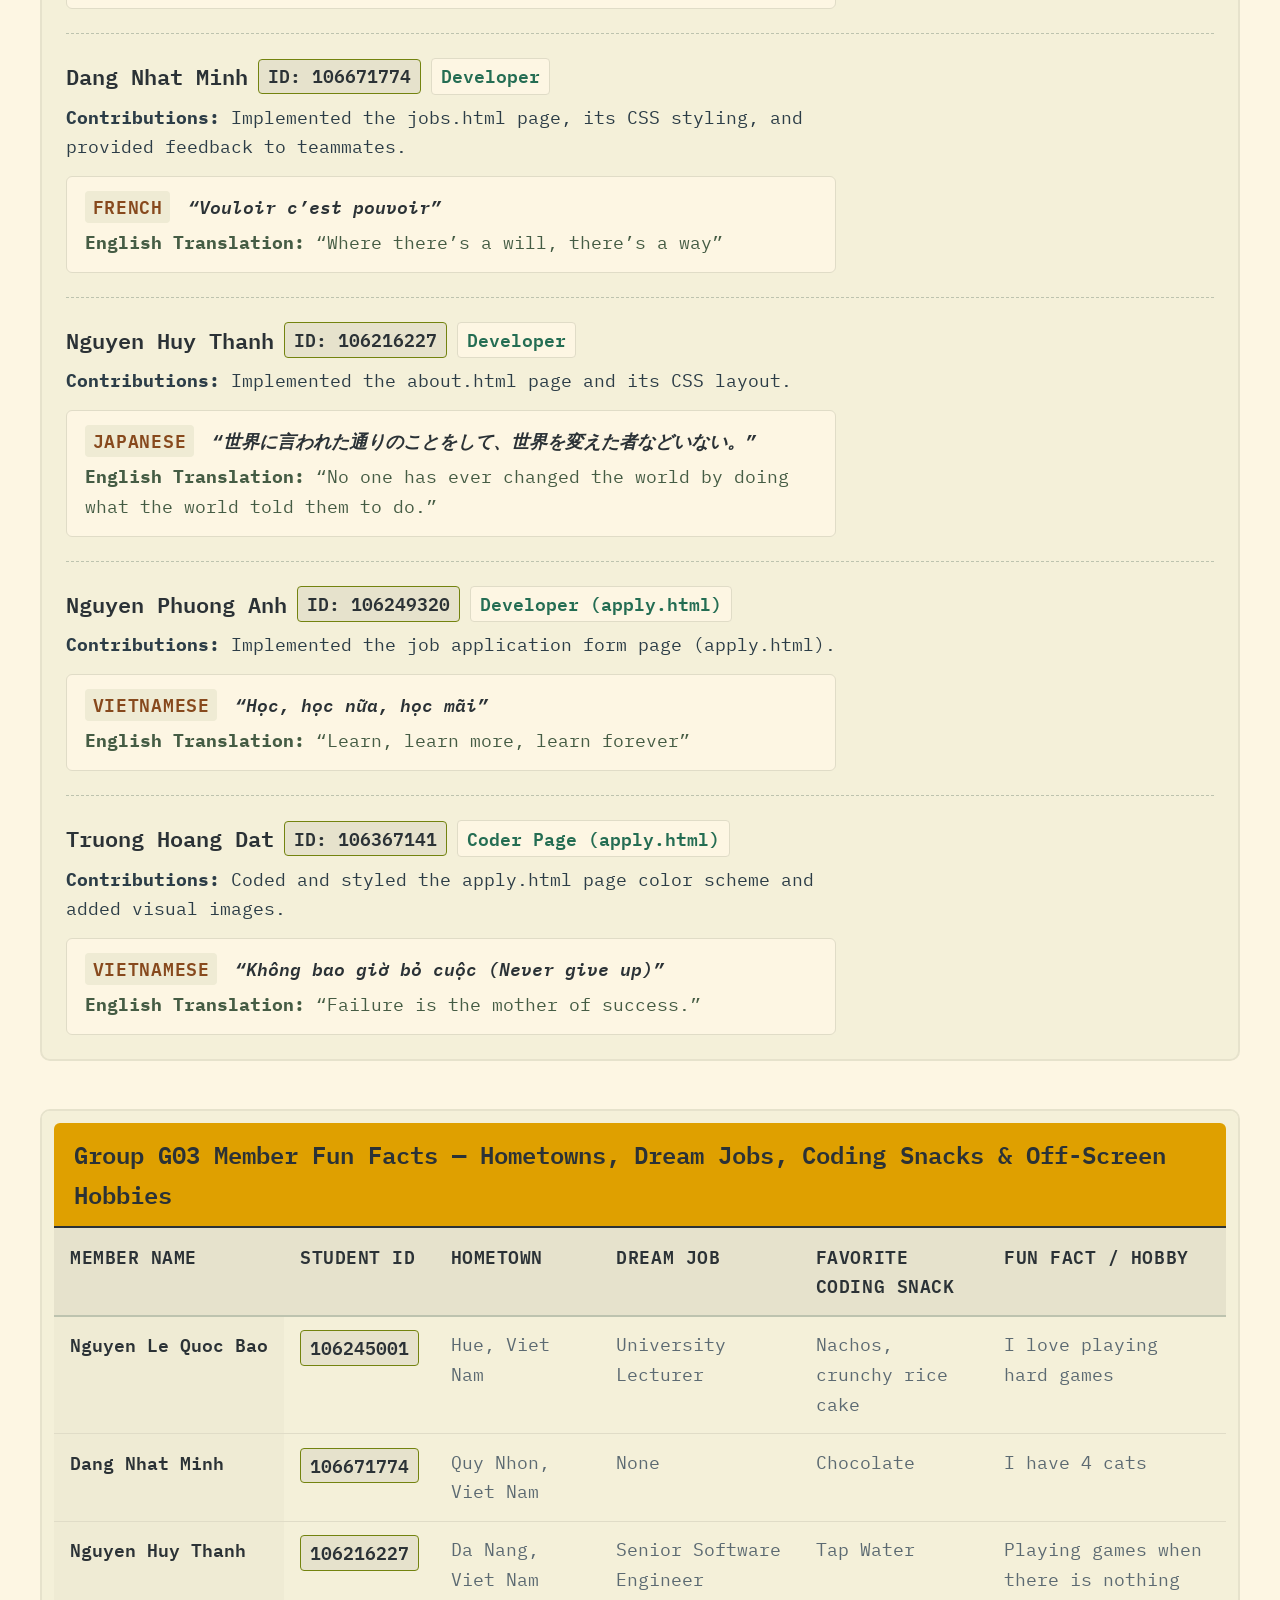
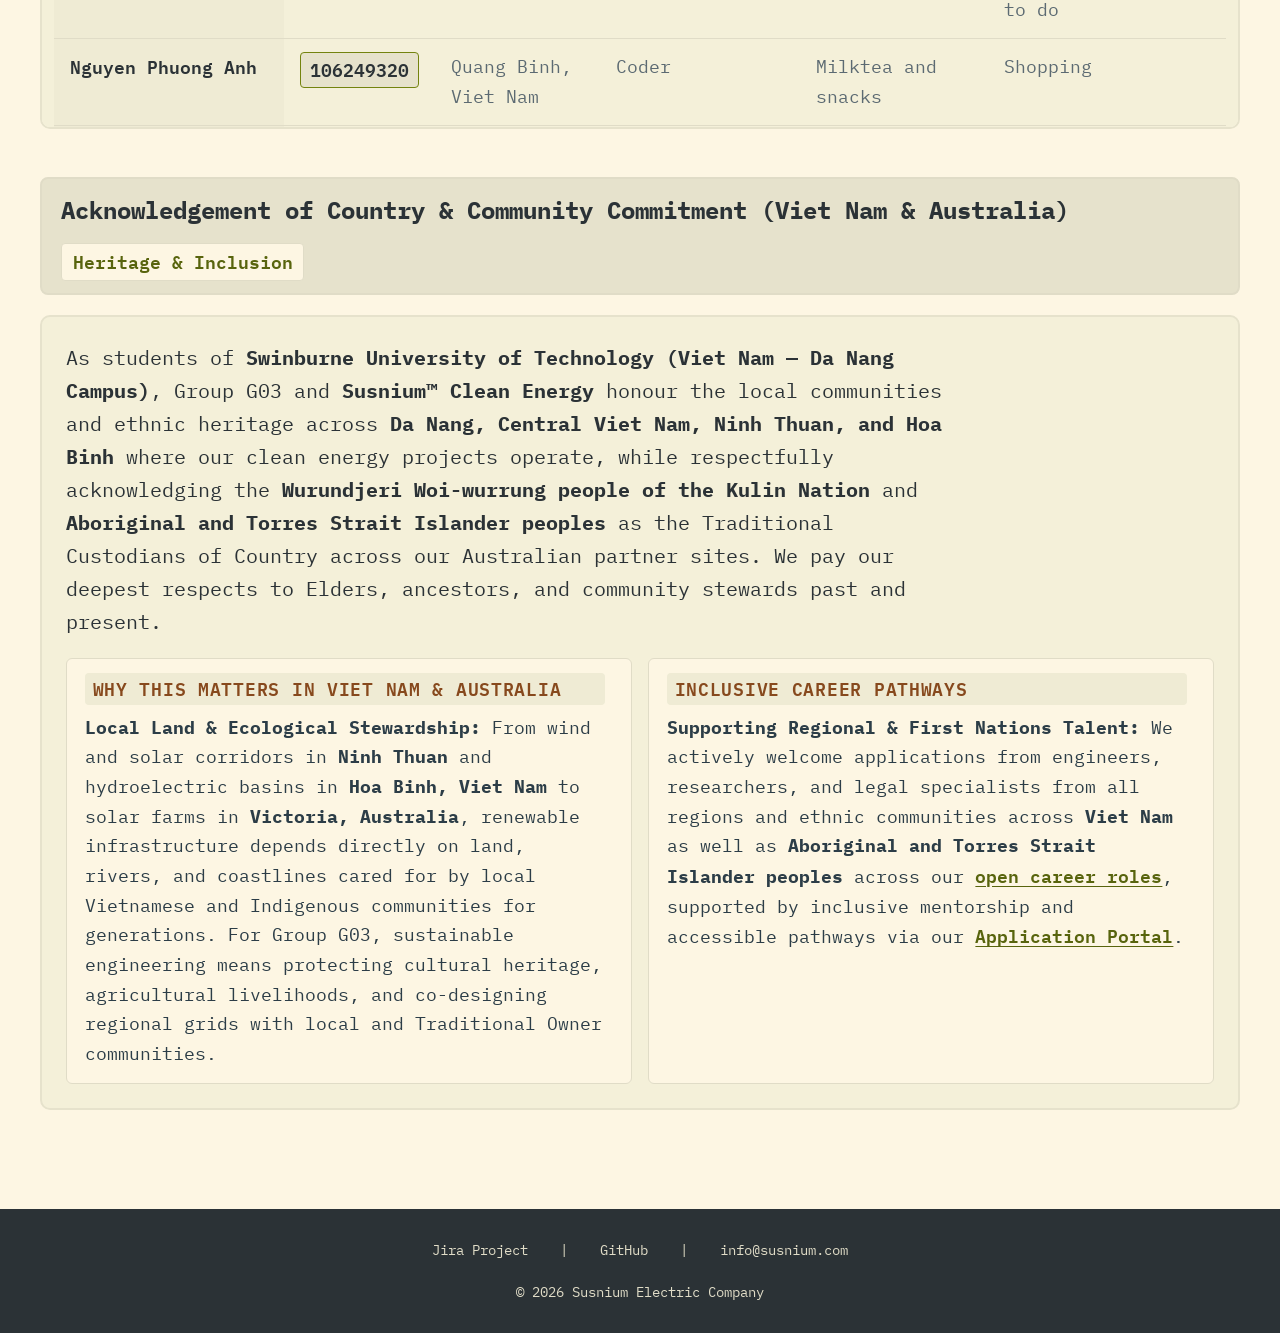
==== commit 510baa53: "Increase font sizes in about.html and css/about.css (min 1.125rem)" ====
--- a/about.html
+++ b/about.html
@@ -13,7 +13,7 @@
   <style>
     .about-subtitle {
       color: var(--ef-fg);
-      font-size: 1rem;
+      font-size: 1.25rem;
       margin-block-end: 2rem;
       padding-block-end: 0.75rem;
       border-bottom: 2px dashed var(--ef-bg5);
@@ -228,9 +228,9 @@
               <th scope="row">Nguyen Le Quoc Bao</th>
               <td><span class="code-badge">106245001</span></td>
               <td>Hue, Viet Nam</td>
-              <td>Not sure...</td>
-              <td>Plain water, chips</td>
-              <td>I have 2 guinea pigs</td>
+              <td>University Lecturer</td>
+              <td>Nachos, crunchy rice cake</td>
+              <td>I love playing hard games</td>
             </tr>
             <tr>
               <th scope="row">Dang Nhat Minh</th>
@@ -301,7 +301,7 @@
   </main>
 
   <footer>
-    <a href="https://student-team-axpqzj74.atlassian.net/jira/software/projects/AWPP1G/boards/3?filter=&groupBy=none&atlOrigin=eyJpIjoiYjA0ZmYyMjYyY2RlNGM4ZmJhZjhlZjhlYjU2NjVkNWEiLCJwIjoiaiJ9">Jira Project</a> |
+    <a href="https://student-team-aas2h8hq.atlassian.net/jira/software/projects/KAN/boards/1?filter=&amp;groupBy=none&amp;atlOrigin=eyJpIjoiZWYzYWZmYTBiNzQ3NDVjMjk1ZGU0ZjkwNWIyZmEzYTAiLCJwIjoiaiJ9">Jira Project</a> |
     <a href="https://github.com/terminalgoat232/group-assignment">GitHub</a> |
     <a href="mailto:info@susnium.com">info@susnium.com</a>
     <p>&copy; 2026 Susnium Electric Company</p>
--- a/css/about.css
+++ b/css/about.css
@@ -2,16 +2,16 @@
 
 /* --- Page Shell & Responsive Grid Layout --- */
 .page-shell {
-  width: min(74rem, 100%);
+  width: min(85rem, 100%);
   margin-inline: auto;
   padding: clamp(2rem, 4vw, 3.25rem) clamp(1rem, 4vw, 2.5rem);
-  font-size: 1.05rem;
+  font-size: 1.25rem;
   line-height: 1.65;
   color: var(--ef-fg);
 }
 
 .page-shell h1 {
-  font-size: clamp(1.85rem, 4vw, 2.75rem);
+  font-size: 2.5rem;
   font-weight: 600;
   margin-block-end: 0.45rem;
 }
@@ -36,22 +36,22 @@
   background-color: var(--ef-bg3);
   border: 2px solid var(--ef-bg4);
   border-radius: 8px;
-  padding: 0.65rem 1.1rem;
+  padding: 0.75rem 1.2rem;
   margin-block-end: 1.25rem;
 }
 
 .section-bar h2 {
   margin: 0;
   color: var(--ef-bg-black);
-  font-size: 1.2rem;
+  font-size: 1.5rem;
 }
 
 .section-bar-tag {
-  font-size: 0.8rem;
+  font-size: 1.125rem;
   font-weight: 600;
   color: var(--ef-green);
   background-color: var(--ef-bg0);
-  padding: 0.2rem 0.6rem;
+  padding: 0.2rem 0.65rem;
   border-radius: 4px;
   border: 1px solid var(--ef-bg4);
   font-variant-numeric: tabular-nums;
@@ -70,7 +70,7 @@
   margin-block-end: 1.15rem;
   color: var(--ef-red);
   font-weight: 600;
-  font-size: 1.02rem;
+  font-size: 1.375rem;
 }
 
 .group-nested-list > li:last-child {
@@ -80,25 +80,26 @@
 .group-nested-list ul {
   list-style-type: disc;
   margin-block-start: 0.45rem;
-  padding-inline-start: 1.4rem;
+  padding-inline-start: 1.5rem;
   font-weight: 400;
-  font-size: 0.95rem;
+  font-size: 1.125rem;
   color: var(--ef-bg-black);
 }
 
 .group-nested-list ul li {
-  margin-block-end: 0.35rem;
+  margin-block-end: 0.4rem;
 }
 
 .group-nested-list ul ul {
   list-style-type: circle;
   margin-block-start: 0.25rem;
+  font-size: 1.125rem;
   color: var(--ef-fg);
 }
 
 .code-badge {
   display: inline-block;
-  font-size: 0.82rem;
+  font-size: 1.125rem;
   font-weight: 600;
   padding: 0.12rem 0.55rem;
   border-radius: 4px;
@@ -129,7 +130,7 @@
 
 .group-photo-figure figcaption {
   font-style: normal;
-  font-size: 0.88rem;
+  font-size: 1.125rem;
   color: var(--ef-bg-black);
   margin-block-start: 0.85rem;
   padding: 0.5rem;
@@ -139,9 +140,9 @@
 
 .photo-meta-pill {
   display: inline-block;
-  font-size: 0.76rem;
-  font-weight: 600;
-  padding: 0.12rem 0.5rem;
+  font-size: 1.125rem;
+  font-weight: 600;
+  padding: 0.12rem 0.55rem;
   border-radius: 4px;
   background-color: var(--ef-bg2);
   color: var(--ef-green);
@@ -161,7 +162,7 @@
 
 .contributions-dl dt {
   padding-block: 1.5rem 0.5rem;
-  font-size: 1.12rem;
+  font-size: 1.375rem;
   font-weight: 600;
   color: var(--ef-bg-black);
   display: flex;
@@ -171,7 +172,7 @@
 }
 
 .member-role-tag {
-  font-size: 0.82rem;
+  font-size: 1.125rem;
   font-weight: 600;
   color: var(--ef-cyan);
   background-color: var(--ef-bg0);
@@ -182,7 +183,7 @@
 
 .contributions-dl dd {
   color: var(--ef-fg);
-  font-size: 0.96rem;
+  font-size: 1.125rem;
 }
 
 .dd-contribution {
@@ -203,7 +204,7 @@
   background-color: var(--ef-bg0);
   border: 1px solid var(--ef-bg4);
   border-radius: 6px;
-  padding: 0.85rem 1.1rem;
+  padding: 0.9rem 1.15rem;
   max-width: 70ch;
 }
 
@@ -211,17 +212,18 @@
   font-style: italic;
   color: var(--ef-bg-black);
   font-weight: 600;
+  font-size: 1.125rem;
   margin-block-end: 0.3rem;
 }
 
 .quote-translation {
-  font-size: 0.9rem;
+  font-size: 1.125rem;
   color: var(--ef-fg-dim);
 }
 
 .quote-lang-tag {
   display: inline-block;
-  font-size: 0.74rem;
+  font-size: 1.125rem;
   font-style: normal;
   font-weight: 600;
   text-transform: uppercase;
@@ -244,7 +246,7 @@
 }
 
 .acknowledgement-lead {
-  font-size: 1.02rem;
+  font-size: 1.25rem;
   color: var(--ef-bg-black);
   max-width: 74ch;
   line-height: 1.65;
@@ -261,6 +263,7 @@
   display: grid;
   align-content: start;
   gap: 0.45rem;
+  font-size: 1.125rem;
 }
 
 .acknowledgement-columns a {
@@ -274,7 +277,7 @@
 .table-wrapper {
   overflow: auto;
   max-inline-size: 100%;
-  max-block-size: min(540px, 80vh);
+  max-block-size: min(620px, 80vh);
   container-type: inline-size;
   border: 2px solid #e6e2cc;
   border-radius: 10px;
@@ -285,7 +288,7 @@
 .fun-facts-table {
   width: 100%;
   border-collapse: collapse;
-  font-size: 0.92rem;
+  font-size: 1.125rem;
   text-align: left;
   font-variant-numeric: tabular-nums;
   background-color: #f4f0d9;
@@ -296,7 +299,7 @@
   background-color: #dfa000;
   color: #2b3236;
   font-weight: 600;
-  font-size: 1.15rem;
+  font-size: 1.5rem;
   padding: 0.75rem 1.25rem;
   text-align: left;
   border-bottom: 2px solid #2b3236;
@@ -318,7 +321,7 @@
   background-color: #e6e2cc;
   color: #2b3236;
   font-weight: 600;
-  font-size: 0.86rem;
+  font-size: 1.125rem;
   text-transform: uppercase;
   letter-spacing: 0.03em;
   border-bottom: 2px solid #bdc3af;
@@ -371,7 +374,7 @@
   .fun-facts-table tbody th[scope="row"] {
     background-color: #e6e2cc;
     padding: 0.6rem 1rem;
-    font-size: 1rem;
+    font-size: 1.25rem;
   }
   .fun-facts-table td {
     padding: 0.65rem 1rem;
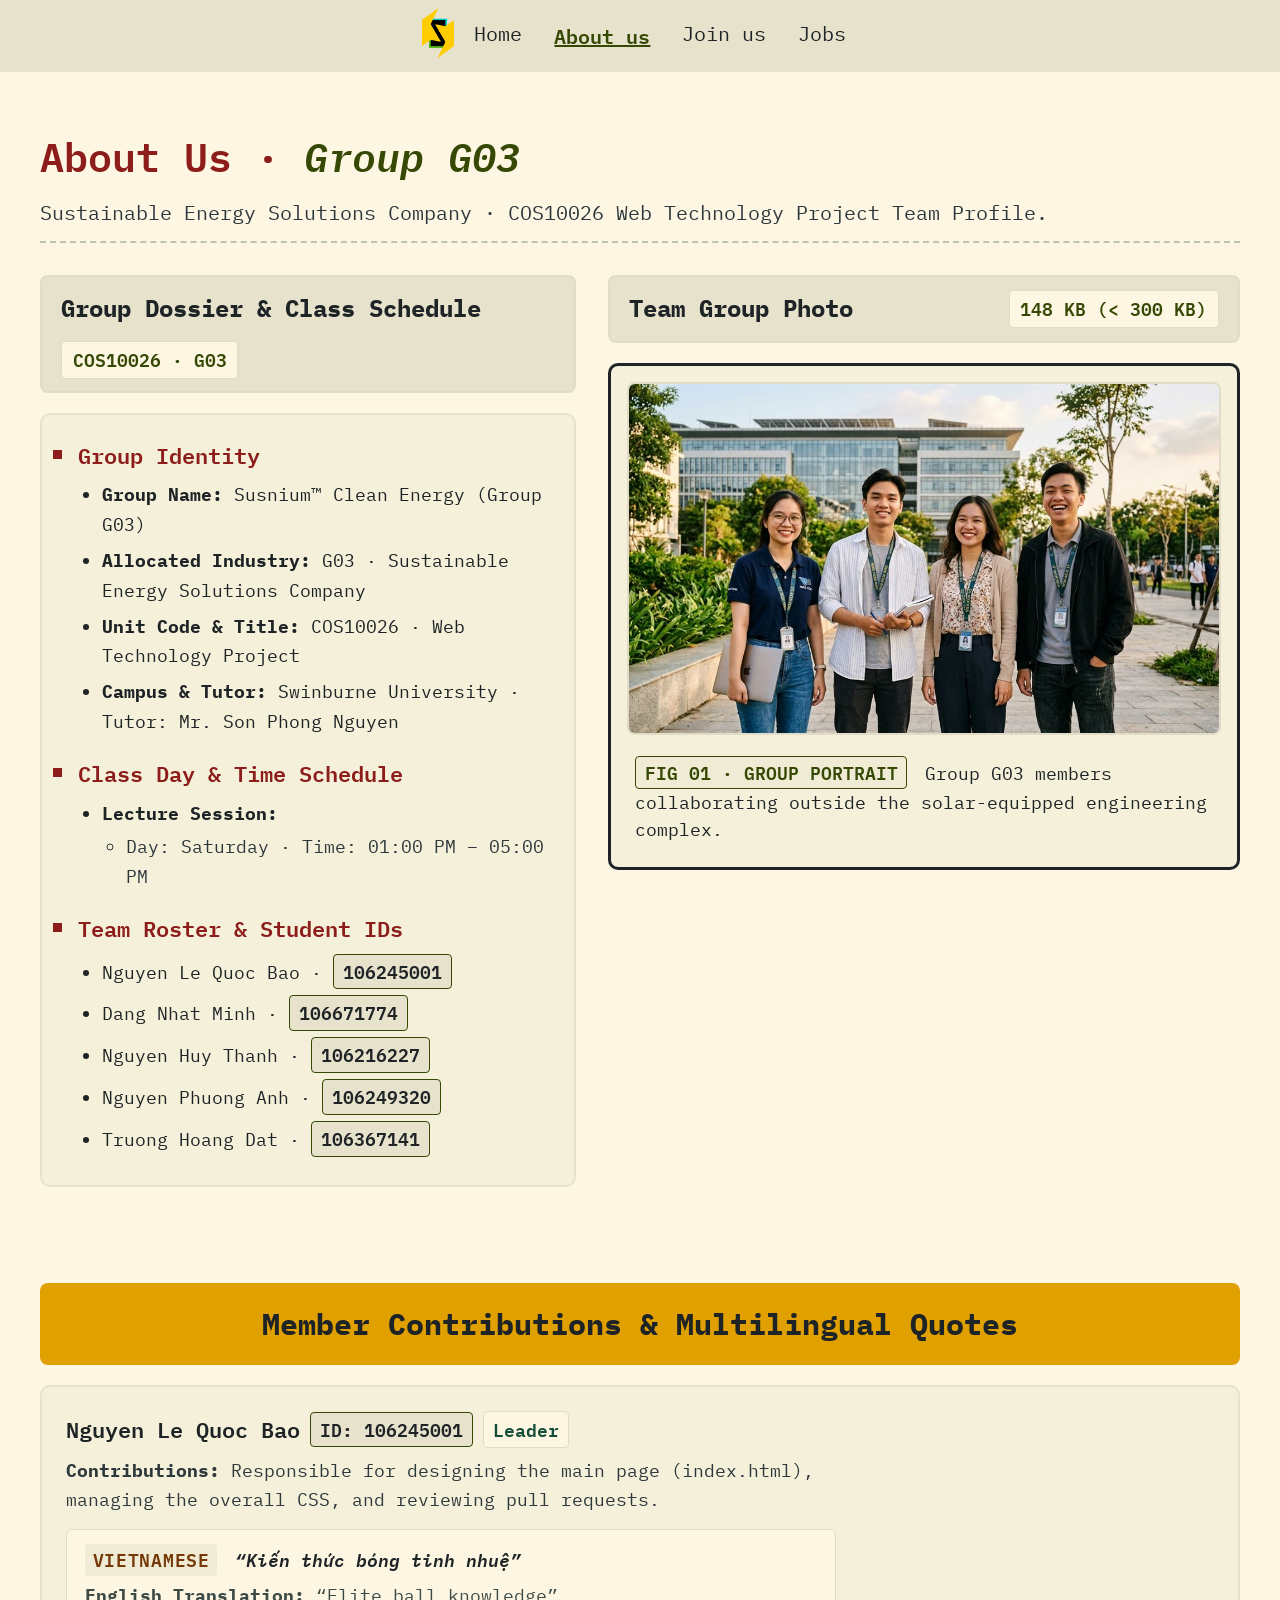
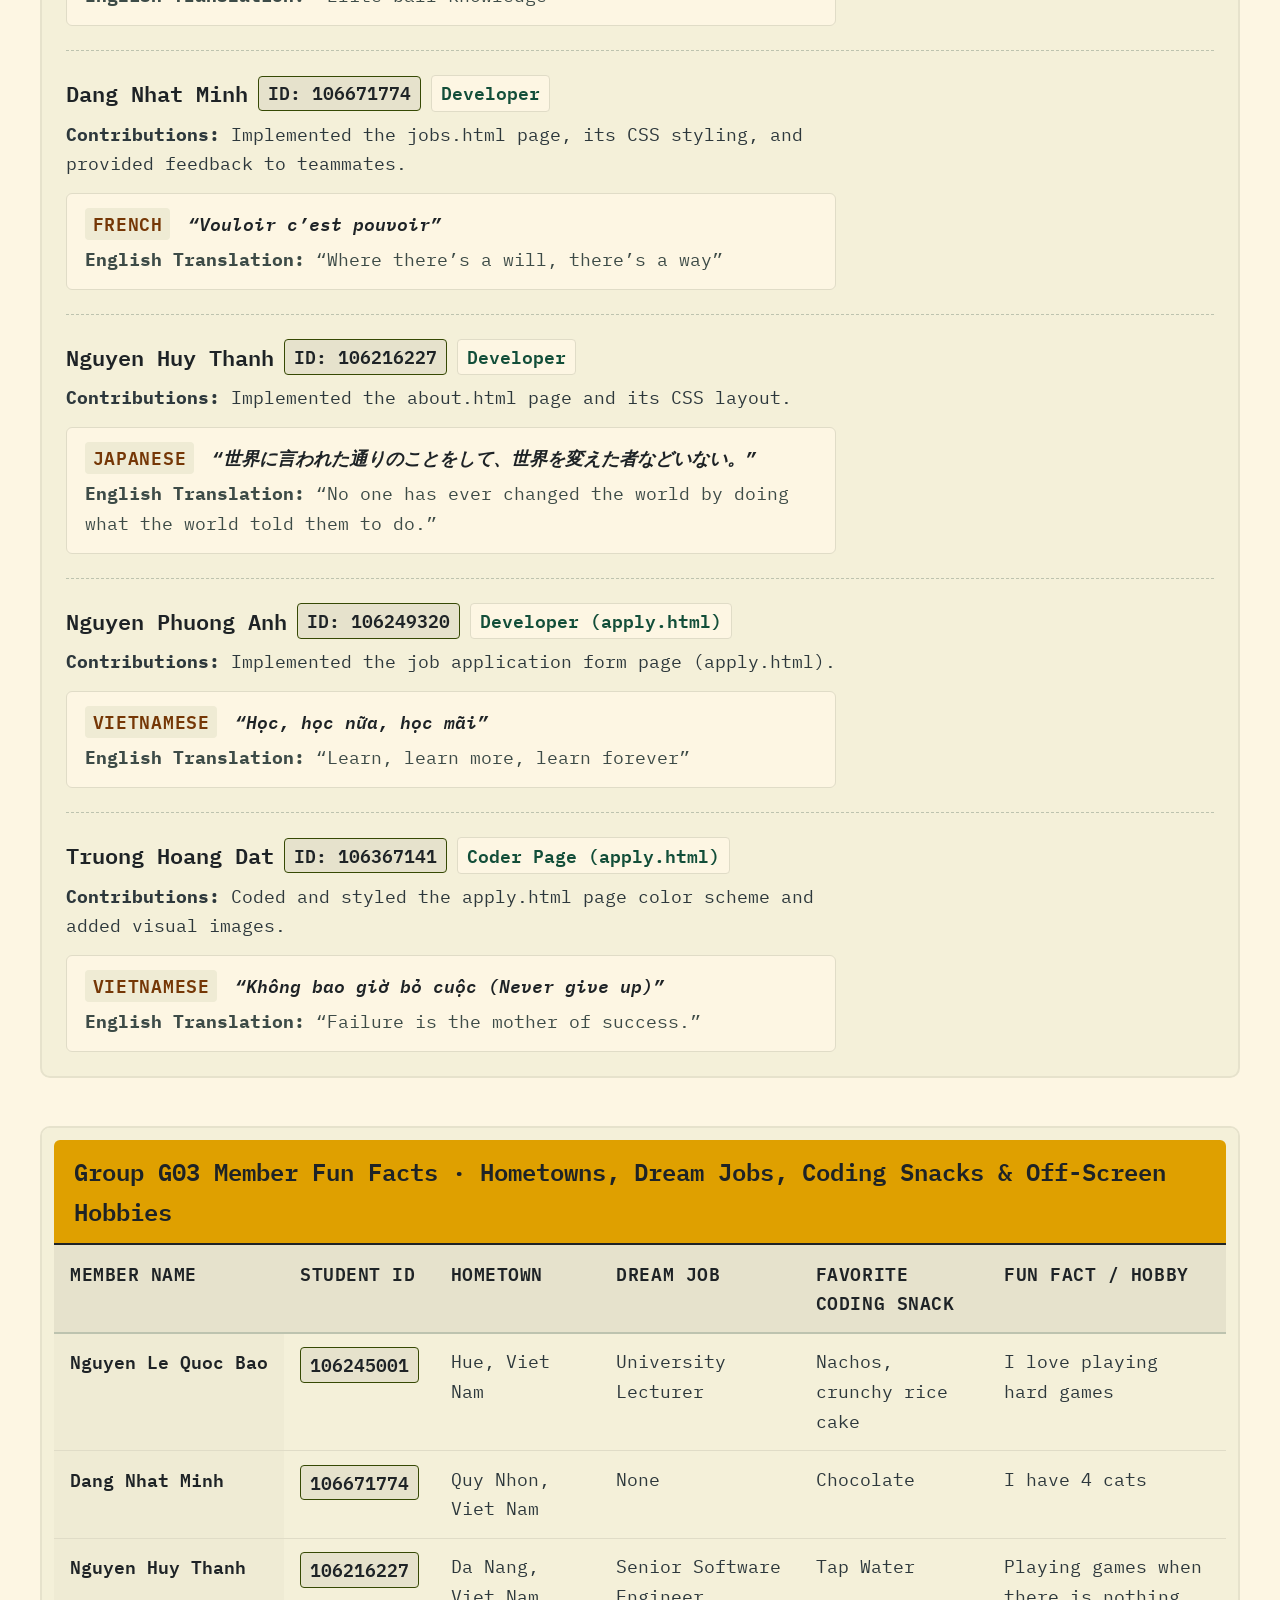
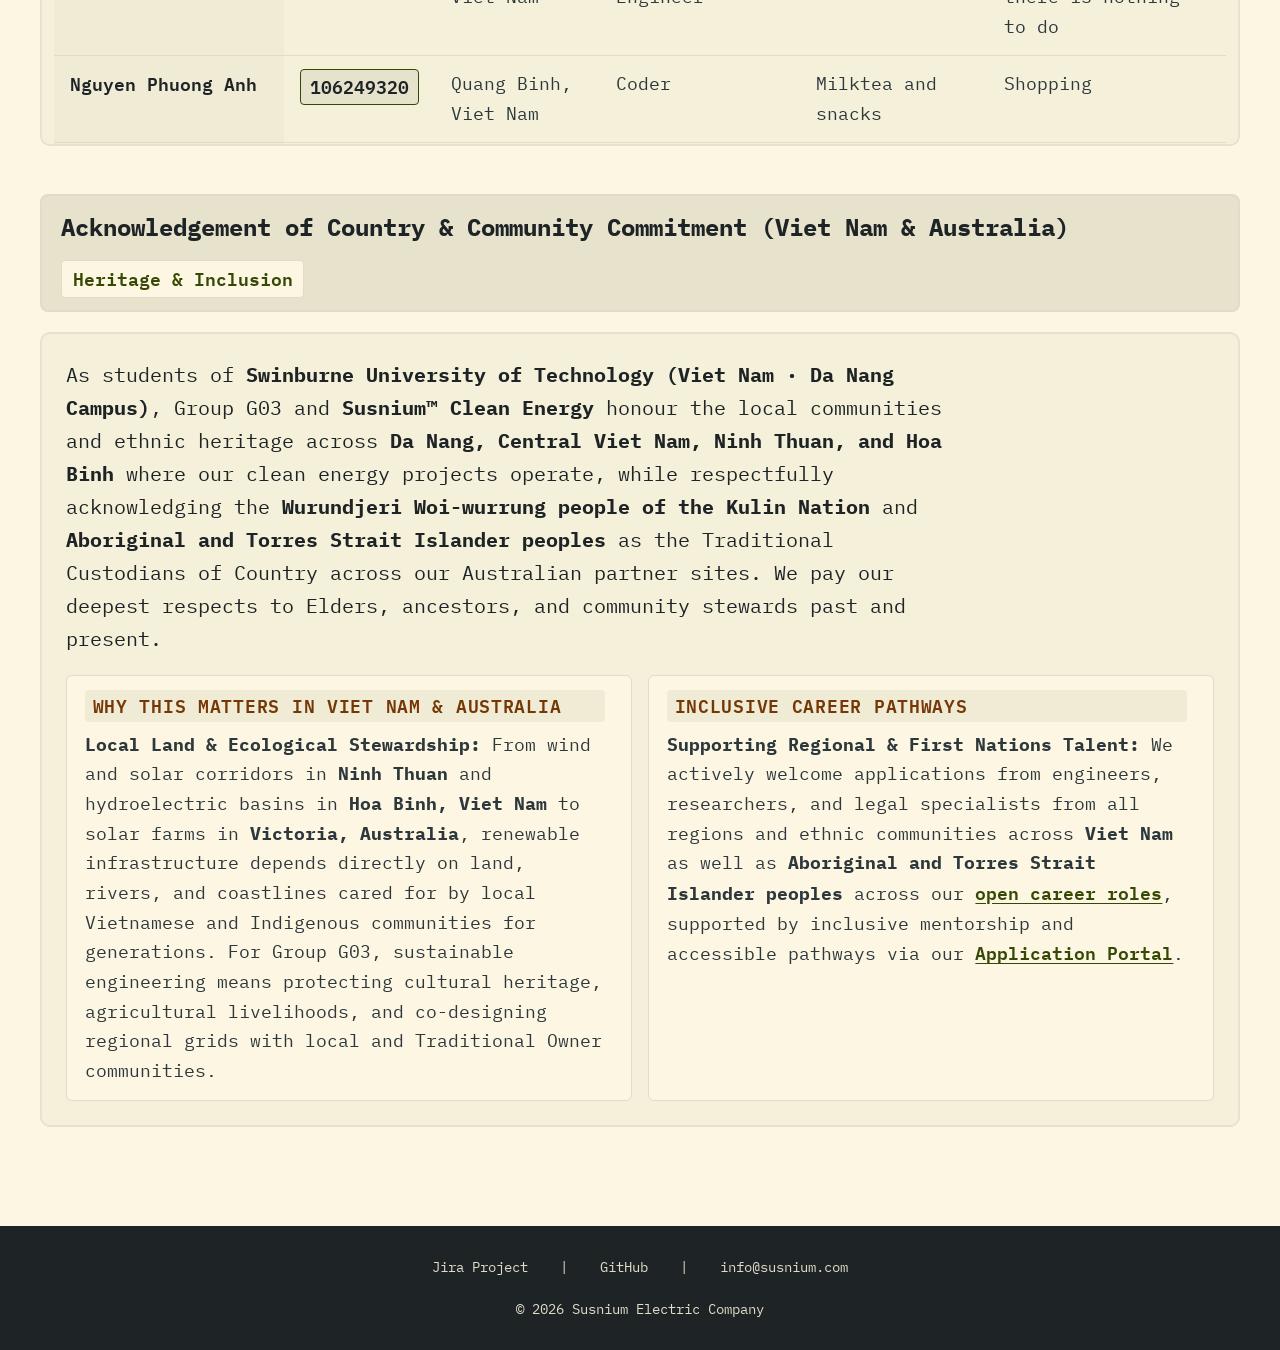
==== commit 8a9f1607: "Improve color contrast in about.html and css/about.css for WAVE accessibility" ====
--- a/about.html
+++ b/about.html
@@ -35,7 +35,7 @@
   </header>
 
   <main class="page-shell">
-    <h1>About Us &mdash; <span style="color: var(--ef-green); font-style: italic;">Group G03</span></h1>
+    <h1>About Us &middot; <span style="color: var(--ef-green); font-style: italic;">Group G03</span></h1>
     <p class="about-subtitle">
       Sustainable Energy Solutions Company &middot; COS10026 Web Technology Project Team Profile.
     </p>
@@ -53,8 +53,8 @@
             Group Identity
             <ul>
               <li><strong>Group Name:</strong> Susnium&trade; Clean Energy (Group G03)</li>
-              <li><strong>Allocated Industry:</strong> G03 &mdash; Sustainable Energy Solutions Company</li>
-              <li><strong>Unit Code &amp; Title:</strong> COS10026 &mdash; Web Technology Project</li>
+              <li><strong>Allocated Industry:</strong> G03 &middot; Sustainable Energy Solutions Company</li>
+              <li><strong>Unit Code &amp; Title:</strong> COS10026 &middot; Web Technology Project</li>
               <li><strong>Campus &amp; Tutor:</strong> Swinburne University &middot; Tutor: Mr. Son Phong Nguyen</li>
             </ul>
           </li>
@@ -72,11 +72,11 @@
           <li>
             Team Roster &amp; Student IDs
             <ul id="roster-nested-sublist">
-              <li>Nguyen Le Quoc Bao &mdash; <span class="code-badge">106245001</span></li>
-              <li>Dang Nhat Minh &mdash; <span class="code-badge">106671774</span></li>
-              <li>Nguyen Huy Thanh &mdash; <span class="code-badge">106216227</span></li>
-              <li>Nguyen Phuong Anh &mdash; <span class="code-badge">106249320</span></li>
-              <li>Truong Hoang Dat &mdash; <span class="code-badge">106367141</span></li>
+              <li>Nguyen Le Quoc Bao &middot; <span class="code-badge">106245001</span></li>
+              <li>Dang Nhat Minh &middot; <span class="code-badge">106671774</span></li>
+              <li>Nguyen Huy Thanh &middot; <span class="code-badge">106216227</span></li>
+              <li>Nguyen Phuong Anh &middot; <span class="code-badge">106249320</span></li>
+              <li>Truong Hoang Dat &middot; <span class="code-badge">106367141</span></li>
             </ul>
           </li>
         </ul>
@@ -211,7 +211,7 @@
       <div tabindex="0" role="region" aria-labelledby="fun-facts-caption" class="table-wrapper">
         <table class="fun-facts-table" id="fun-facts-table">
           <caption id="fun-facts-caption">
-            Group G03 Member Fun Facts &mdash; Hometowns, Dream Jobs, Coding Snacks &amp; Off-Screen Hobbies
+            Group G03 Member Fun Facts &middot; Hometowns, Dream Jobs, Coding Snacks &amp; Off-Screen Hobbies
           </caption>
           <thead>
             <tr>
@@ -278,7 +278,7 @@
 
       <div class="acknowledgement-card">
         <p class="acknowledgement-lead">
-          As students of <strong>Swinburne University of Technology (Viet Nam &mdash; Da Nang Campus)</strong>, Group G03 and <strong>Susnium&trade; Clean Energy</strong> honour the local communities and ethnic heritage across <strong>Da Nang, Central Viet Nam, Ninh Thuan, and Hoa Binh</strong> where our clean energy projects operate, while respectfully acknowledging the <strong>Wurundjeri Woi-wurrung people of the Kulin Nation</strong> and <strong>Aboriginal and Torres Strait Islander peoples</strong> as the Traditional Custodians of Country across our Australian partner sites. We pay our deepest respects to Elders, ancestors, and community stewards past and present.
+          As students of <strong>Swinburne University of Technology (Viet Nam &middot; Da Nang Campus)</strong>, Group G03 and <strong>Susnium&trade; Clean Energy</strong> honour the local communities and ethnic heritage across <strong>Da Nang, Central Viet Nam, Ninh Thuan, and Hoa Binh</strong> where our clean energy projects operate, while respectfully acknowledging the <strong>Wurundjeri Woi-wurrung people of the Kulin Nation</strong> and <strong>Aboriginal and Torres Strait Islander peoples</strong> as the Traditional Custodians of Country across our Australian partner sites. We pay our deepest respects to Elders, ancestors, and community stewards past and present.
         </p>
 
         <div class="acknowledgement-columns">
--- a/css/styles.css
+++ b/css/styles.css
@@ -94,17 +94,29 @@
 }
 
 /* --- hero ---*/
-.hero_ctn {
+.hero-ctn {
   padding: clamp(3rem, 10vw, 8rem) 2rem; 
 }
-
-.hero_title {
+.hero-company {
+  font-size: 4rem;
+  color: var(--ef-bg2);
+}
+.hero-title {
   font-size: clamp(2rem, 7vw, 4.5rem);
   font-weight: 600;
   color: var(--ef-bg4);
   /* transition: letter-spacing 0.3s ease-out;*/
 }
 
+.hero-highlight {
+  all: inherit; 
+  background-color:var(--ef-green); 
+  display: inline-block;
+  width: fit-content;
+  padding: 0.1em 0.2em;
+  border-radius: 10px;
+  font-style:italic;
+}
 /*.hero_title:hover {
   letter-spacing: 0.5rem;
   transition: letter-spacing 0.3s ease;
@@ -113,18 +125,18 @@
 .content-ctn {
   justify-content: center;
   font-size: 1.5em;
-  padding: 8rem 2rem;
   display: flex;
   flex-wrap: wrap;
   max-width: 1700px;
-  margin:auto;
+  margin: 3em auto;
   row-gap: 2rem;          
 }
 
 .desc-ctn {
   background-color: var(--ef-bg1);
-  max-width:700px;
+  max-width:705px;
   padding: 1em 1em;
+  line-height: 1.6em;
   border-radius: 10px;
   border: 2px solid var(--ef-bg2);
  }
--- a/css/about.css
+++ b/css/about.css
@@ -1,4 +1,29 @@
 @import "colorscheme.css";
+
+/* --- High-Contrast Token Overrides for WAVE WCAG AA/AAA Compliance --- */
+:root {
+  --ef-bg-black: #1e2326;
+  --ef-bg: #1e2326;
+  --ef-fg: #2d383c;
+  --ef-fg-dim: #3d4b47;
+  --ef-red: #8c1d1b;
+  --ef-orange: #753706;
+  --ef-yellow: #5c4300;
+  --ef-green: #364904;
+  --ef-cyan: #124e39;
+  --ef-blue: #154663;
+  --ef-purple: #6e2558;
+}
+
+nav a:not(.logo-lnk) {
+  color: #1e2326;
+}
+
+nav a:not(.logo-lnk):hover,
+nav a[aria-current="page"] {
+  color: #364904;
+  text-decoration-color: #364904;
+}
 
 /* --- Page Shell & Responsive Grid Layout --- */
 .page-shell {
@@ -14,6 +39,15 @@
   font-size: 2.5rem;
   font-weight: 600;
   margin-block-end: 0.45rem;
+  color: var(--ef-red);
+}
+
+.page-shell .sv-label {
+  background-color: #dfa000;
+  color: #1e2326;
+  border-radius: 8px;
+  padding: 0.55em 0.85em;
+  margin-block: 0 1.25rem;
 }
 
 .about-overview-grid {
@@ -104,15 +138,15 @@
   padding: 0.12rem 0.55rem;
   border-radius: 4px;
   background-color: #e6e2cc;
-  color: #2b3236;
-  border: 1px solid #73830f;
+  color: #1e2326;
+  border: 1px solid #364904;
   font-variant-numeric: tabular-nums;
 }
 
 /* --- Bordered Group Photo Figure & Caption --- */
 .group-photo-figure {
   background-color: var(--ef-bg1);
-  border: 3px solid #2b3236;
+  border: 3px solid #1e2326;
   border-radius: 10px;
   padding: 1rem;
   display: flex;
@@ -292,17 +326,17 @@
   text-align: left;
   font-variant-numeric: tabular-nums;
   background-color: #f4f0d9;
-  color: #2b3236;
+  color: #1e2326;
 }
 
 .fun-facts-table caption {
   background-color: #dfa000;
-  color: #2b3236;
+  color: #1e2326;
   font-weight: 600;
   font-size: 1.5rem;
   padding: 0.75rem 1.25rem;
   text-align: left;
-  border-bottom: 2px solid #2b3236;
+  border-bottom: 2px solid #1e2326;
   border-radius: 6px 6px 0 0;
 }
 
@@ -319,7 +353,7 @@
   inset-block-start: 0;
   z-index: 1;
   background-color: #e6e2cc;
-  color: #2b3236;
+  color: #1e2326;
   font-weight: 600;
   font-size: 1.125rem;
   text-transform: uppercase;
@@ -328,7 +362,7 @@
 }
 
 .fun-facts-table tbody th[scope="row"] {
-  color: #2b3236;
+  color: #1e2326;
   font-weight: 600;
   background-color: #efebd4;
   white-space: nowrap;
@@ -336,13 +370,13 @@
 
 .fun-facts-table tbody td {
   background-color: #f4f0d9;
-  color: #5c6a72;
+  color: #2d383c;
 }
 
 .fun-facts-table tbody tr:hover td,
 .fun-facts-table tbody tr:hover th[scope="row"] {
   background-color: #fdf6e3;
-  color: #2b3236;
+  color: #1e2326;
 }
 
 /* --- Responsive Container & Viewport Breakpoints --- */
@@ -380,11 +414,11 @@
     padding: 0.65rem 1rem;
     border-bottom: 1px solid #efebd4;
   }
-  .fun-facts-table td:nth-child(2)::before { content: var(--label-2) ": "; font-weight: 600; color: #2b3236; }
-  .fun-facts-table td:nth-child(3)::before { content: var(--label-3) ": "; font-weight: 600; color: #2b3236; }
-  .fun-facts-table td:nth-child(4)::before { content: var(--label-4) ": "; font-weight: 600; color: #2b3236; }
-  .fun-facts-table td:nth-child(5)::before { content: var(--label-5) ": "; font-weight: 600; color: #2b3236; }
-  .fun-facts-table td:nth-child(6)::before { content: var(--label-6) ": "; font-weight: 600; color: #2b3236; }
+  .fun-facts-table td:nth-child(2)::before { content: var(--label-2) ": "; font-weight: 600; color: #1e2326; }
+  .fun-facts-table td:nth-child(3)::before { content: var(--label-3) ": "; font-weight: 600; color: #1e2326; }
+  .fun-facts-table td:nth-child(4)::before { content: var(--label-4) ": "; font-weight: 600; color: #1e2326; }
+  .fun-facts-table td:nth-child(5)::before { content: var(--label-5) ": "; font-weight: 600; color: #1e2326; }
+  .fun-facts-table td:nth-child(6)::before { content: var(--label-6) ": "; font-weight: 600; color: #1e2326; }
 }
 
 @media (max-width: 960px) {
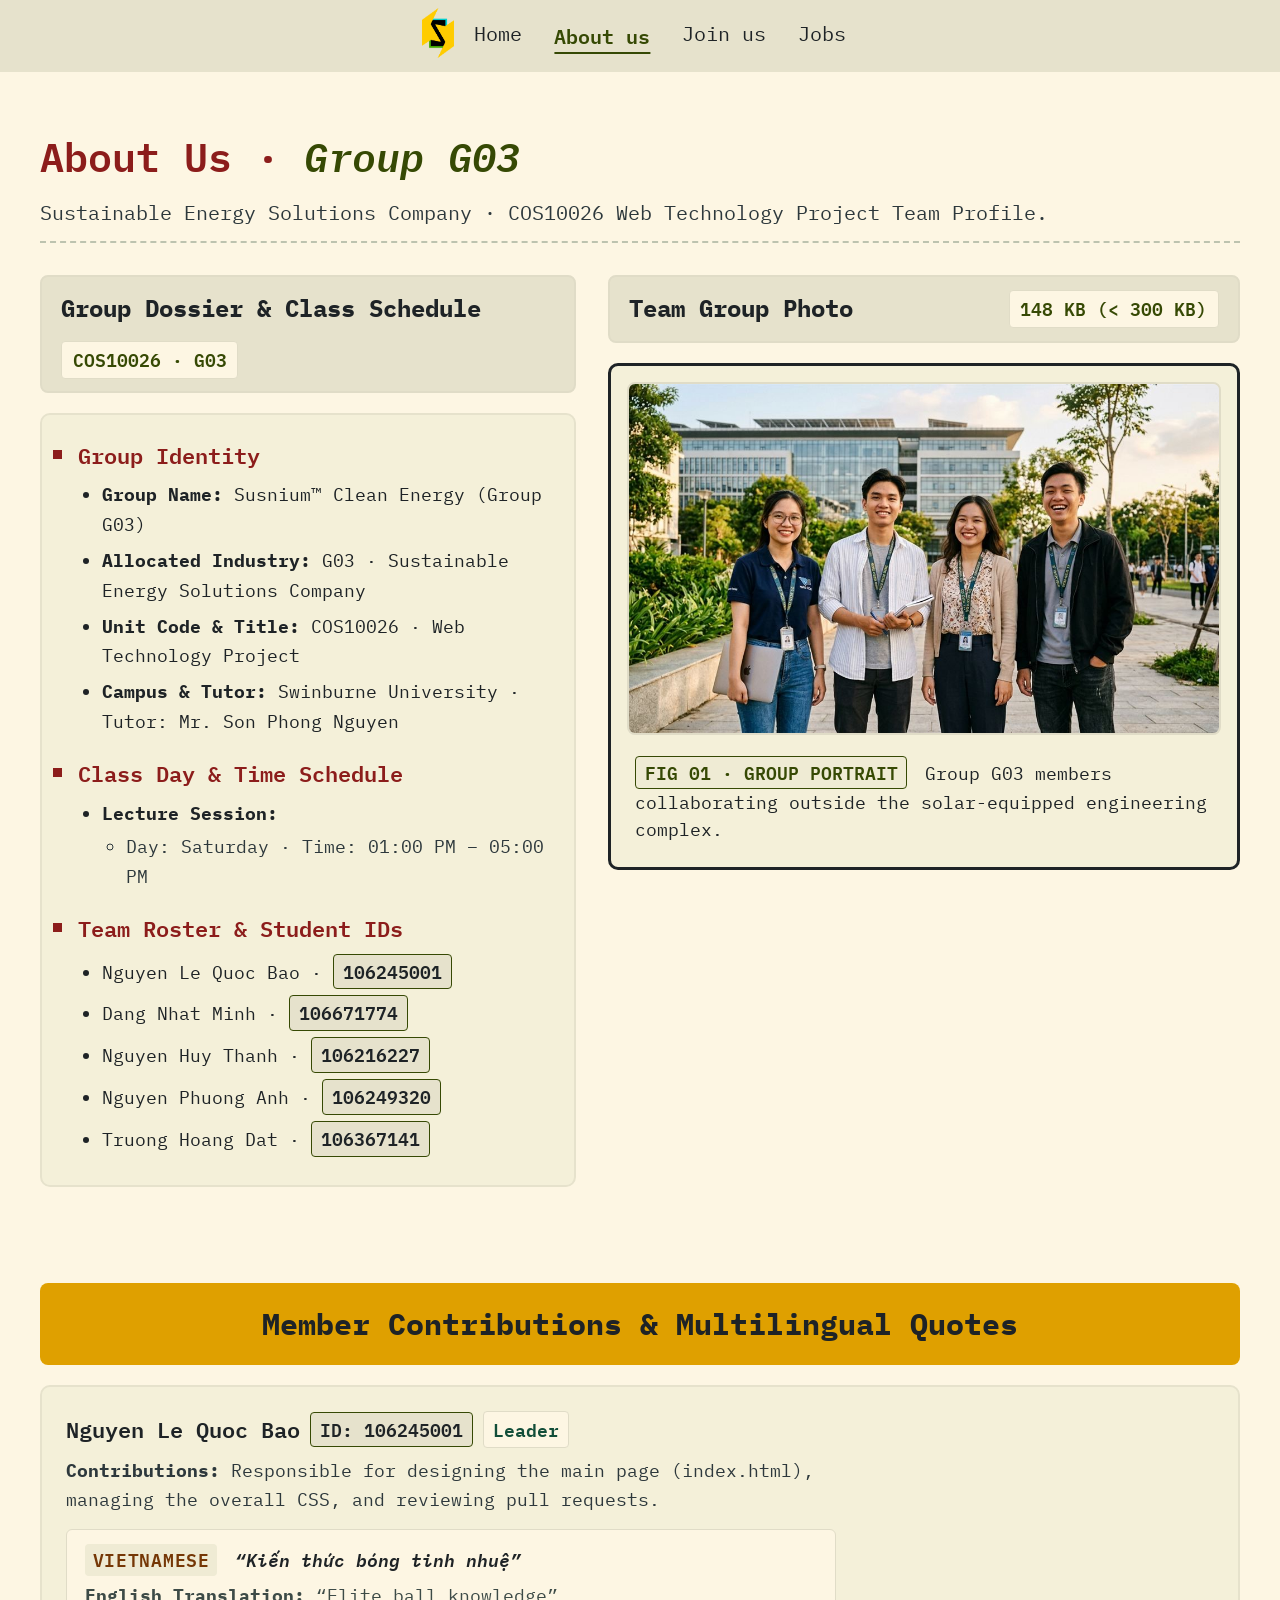
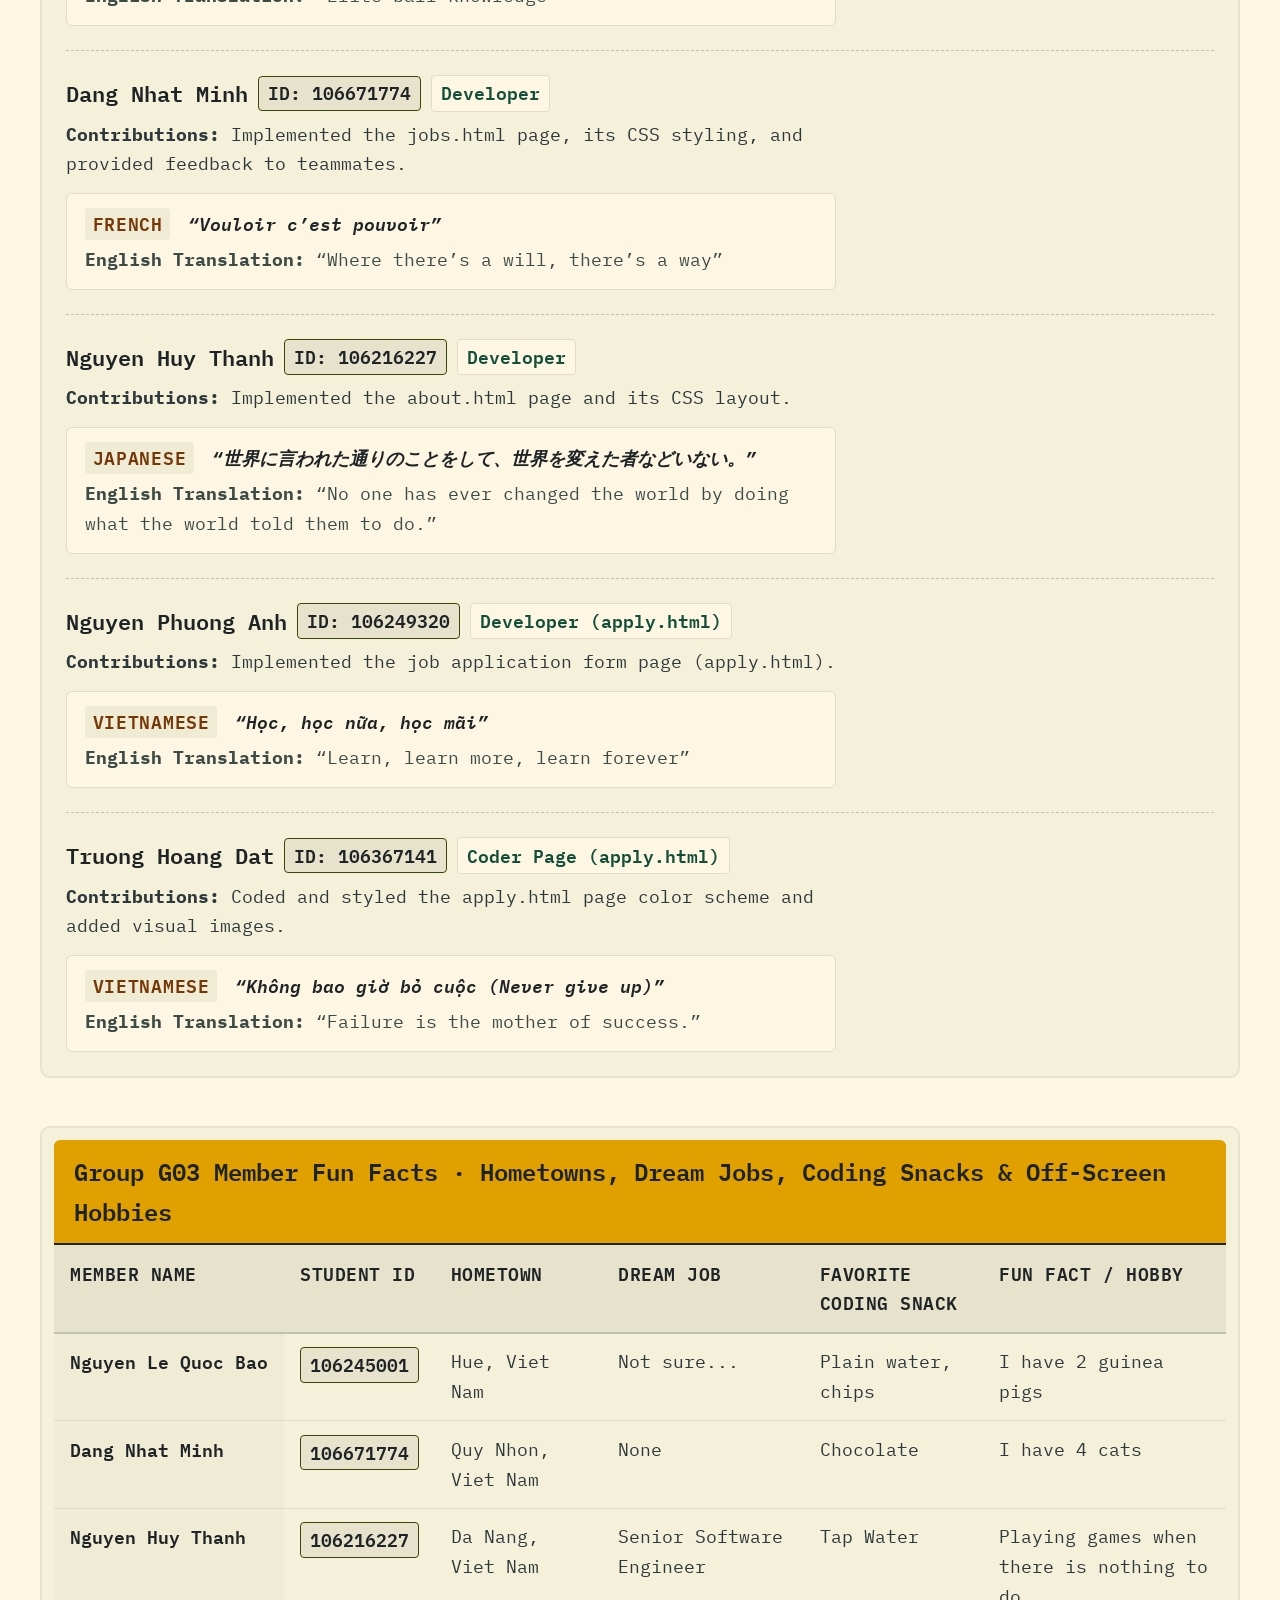
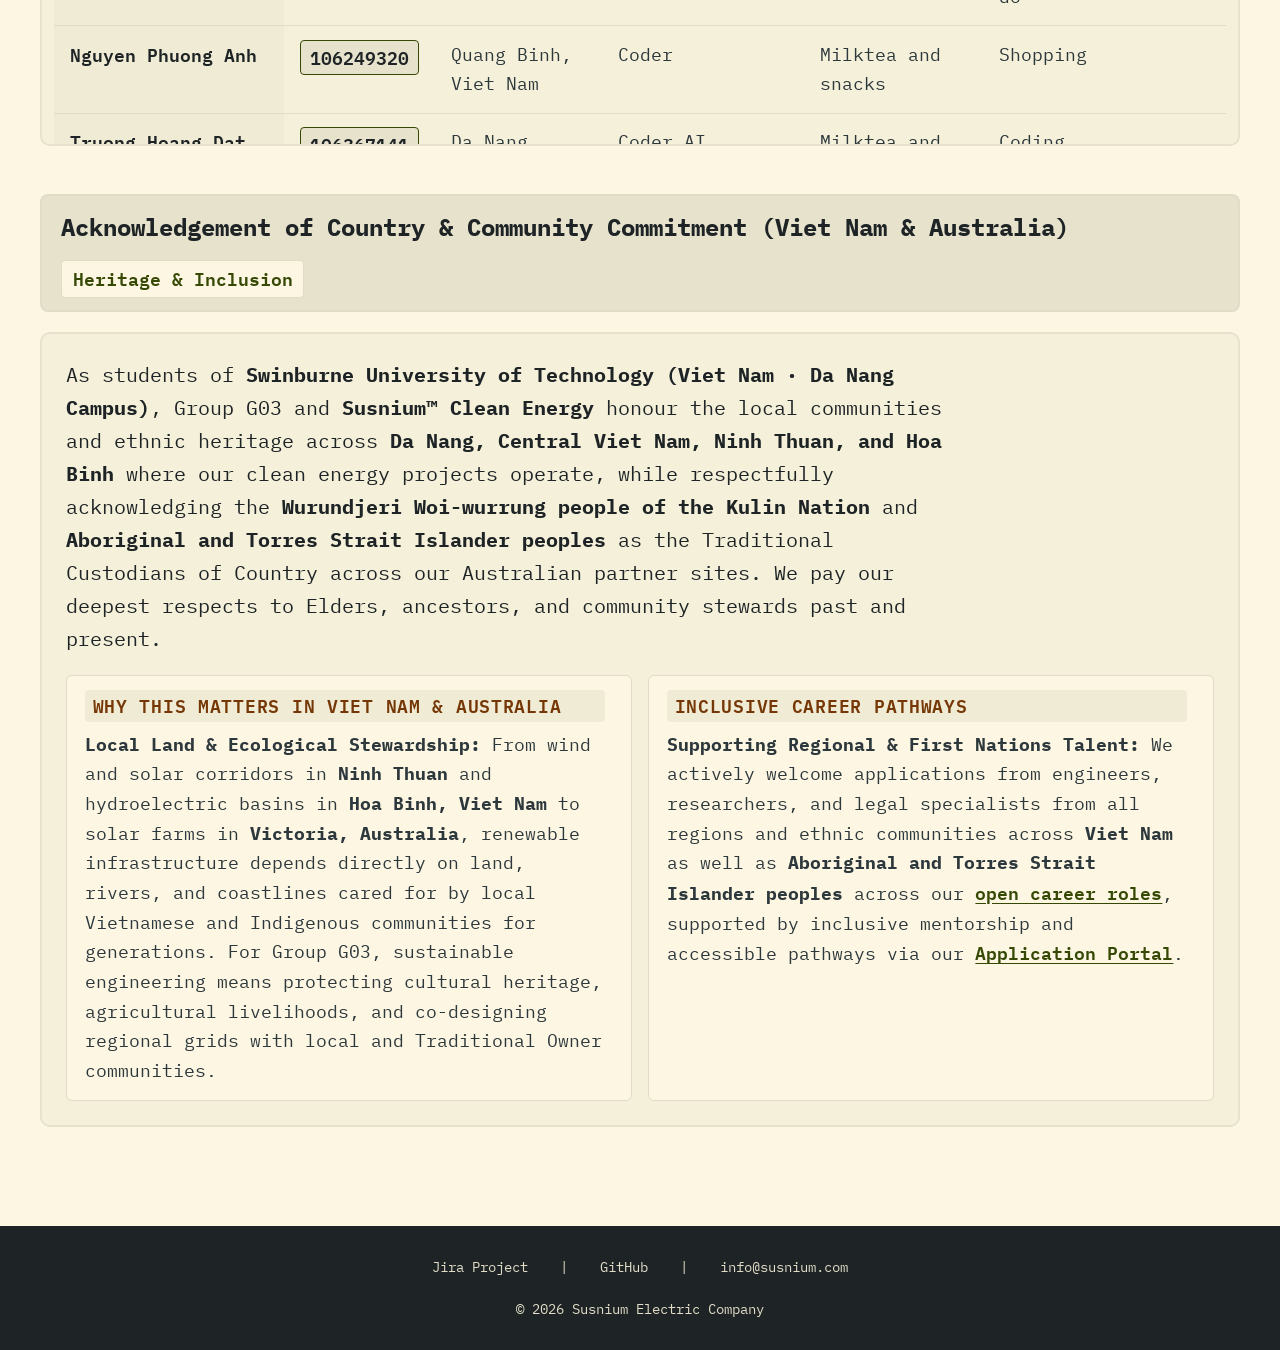
==== commit 4691b874: "Merge pull request #16 from TerminalGoat232/about.html About.html" ====
--- a/about.html
+++ b/about.html
@@ -228,9 +228,9 @@
               <th scope="row">Nguyen Le Quoc Bao</th>
               <td><span class="code-badge">106245001</span></td>
               <td>Hue, Viet Nam</td>
-              <td>University Lecturer</td>
-              <td>Nachos, crunchy rice cake</td>
-              <td>I love playing hard games</td>
+              <td>Not sure...</td>
+              <td>Plain water, chips</td>
+              <td>I have 2 guinea pigs</td>
             </tr>
             <tr>
               <th scope="row">Dang Nhat Minh</th>
@@ -301,7 +301,7 @@
   </main>
 
   <footer>
-    <a href="https://student-team-aas2h8hq.atlassian.net/jira/software/projects/KAN/boards/1?filter=&amp;groupBy=none&amp;atlOrigin=eyJpIjoiZWYzYWZmYTBiNzQ3NDVjMjk1ZGU0ZjkwNWIyZmEzYTAiLCJwIjoiaiJ9">Jira Project</a> |
+    <a href="https://student-team-axpqzj74.atlassian.net/jira/software/projects/AWPP1G/boards/3?filter=&groupBy=none&atlOrigin=eyJpIjoiYjA0ZmYyMjYyY2RlNGM4ZmJhZjhlZjhlYjU2NjVkNWEiLCJwIjoiaiJ9">Jira Project</a> |
     <a href="https://github.com/terminalgoat232/group-assignment">GitHub</a> |
     <a href="mailto:info@susnium.com">info@susnium.com</a>
     <p>&copy; 2026 Susnium Electric Company</p>
--- a/css/styles.css
+++ b/css/styles.css
@@ -57,8 +57,9 @@
 
 nav a:not(.logo-lnk) {
   padding: 0.6em;
-  color: var(--ef-bg);
+  color: var(--ef-bg-black);
   text-decoration: underline;
+  text-underline-offset: 0.5rem;
   text-decoration-color: transparent;
   transition: 
     text-decoration-color 0.5s ease, 
@@ -75,8 +76,8 @@
 }
 
 nav a[aria-current="page"] {
-  color: var(--ef-green);
-  text-decoration-color: var(--ef-green); 
+  color: var(--ef-fg-nav);
+  text-decoration-color: var(--ef-fg-nav); 
   font-weight: 520;
 }
 
@@ -141,6 +142,9 @@
   border: 2px solid var(--ef-bg2);
  }
 
+.desc-ctn > h1 {
+  line-height: 1.5em;
+}
 
 .energ-type-ctn {
   margin: 2rem 3em;
@@ -272,7 +276,7 @@
 
 /* --- table --- */
 .sv-label {
-  background-color: var(--ef-yellow-light);
+  background-color: var(--ef-red-light);
   color: var(--ef-bg0);
   width: 100%;
   text-align: center;
@@ -314,7 +318,7 @@
 .span-all {
   font-style: italic;
   color: var(--ef-bg0);
-  background-color: var(--ef-red-light);
+  background-color: #6b665a;
 }
 
 /* --- Footer --- */ 
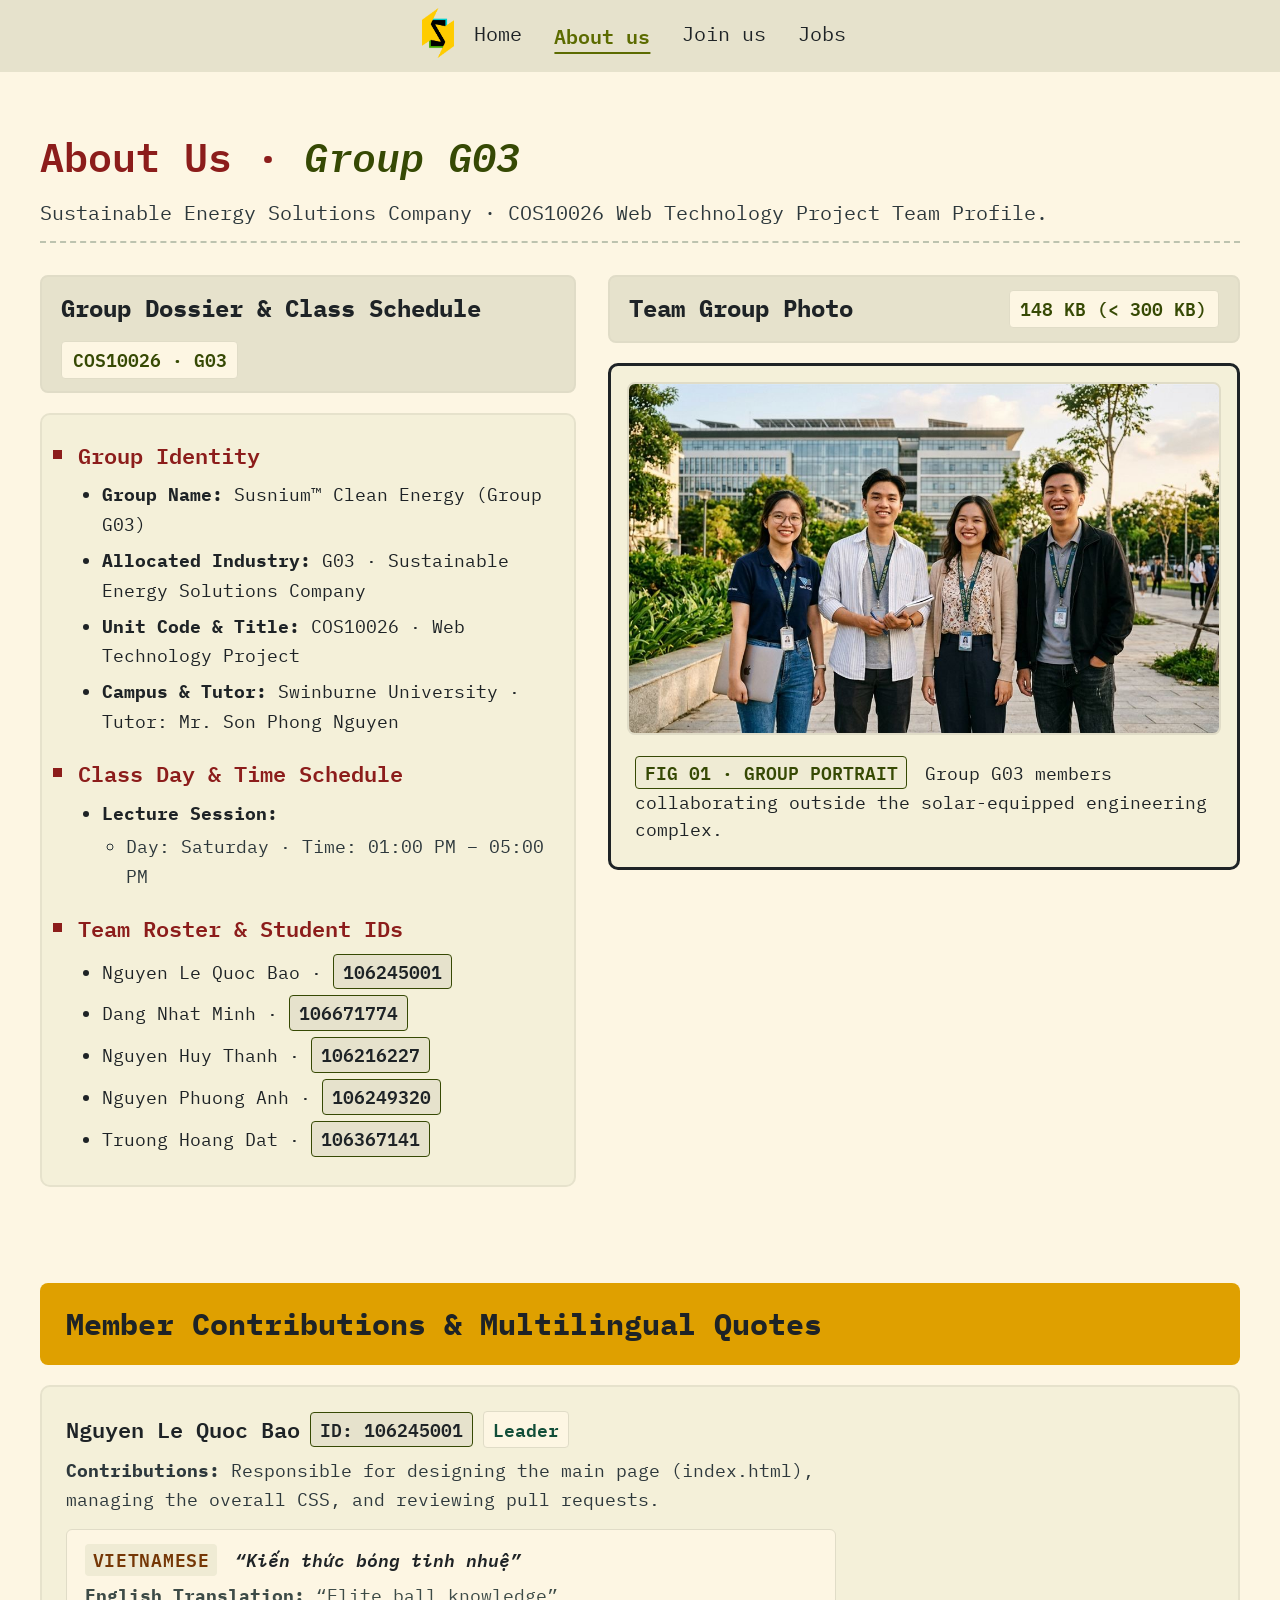
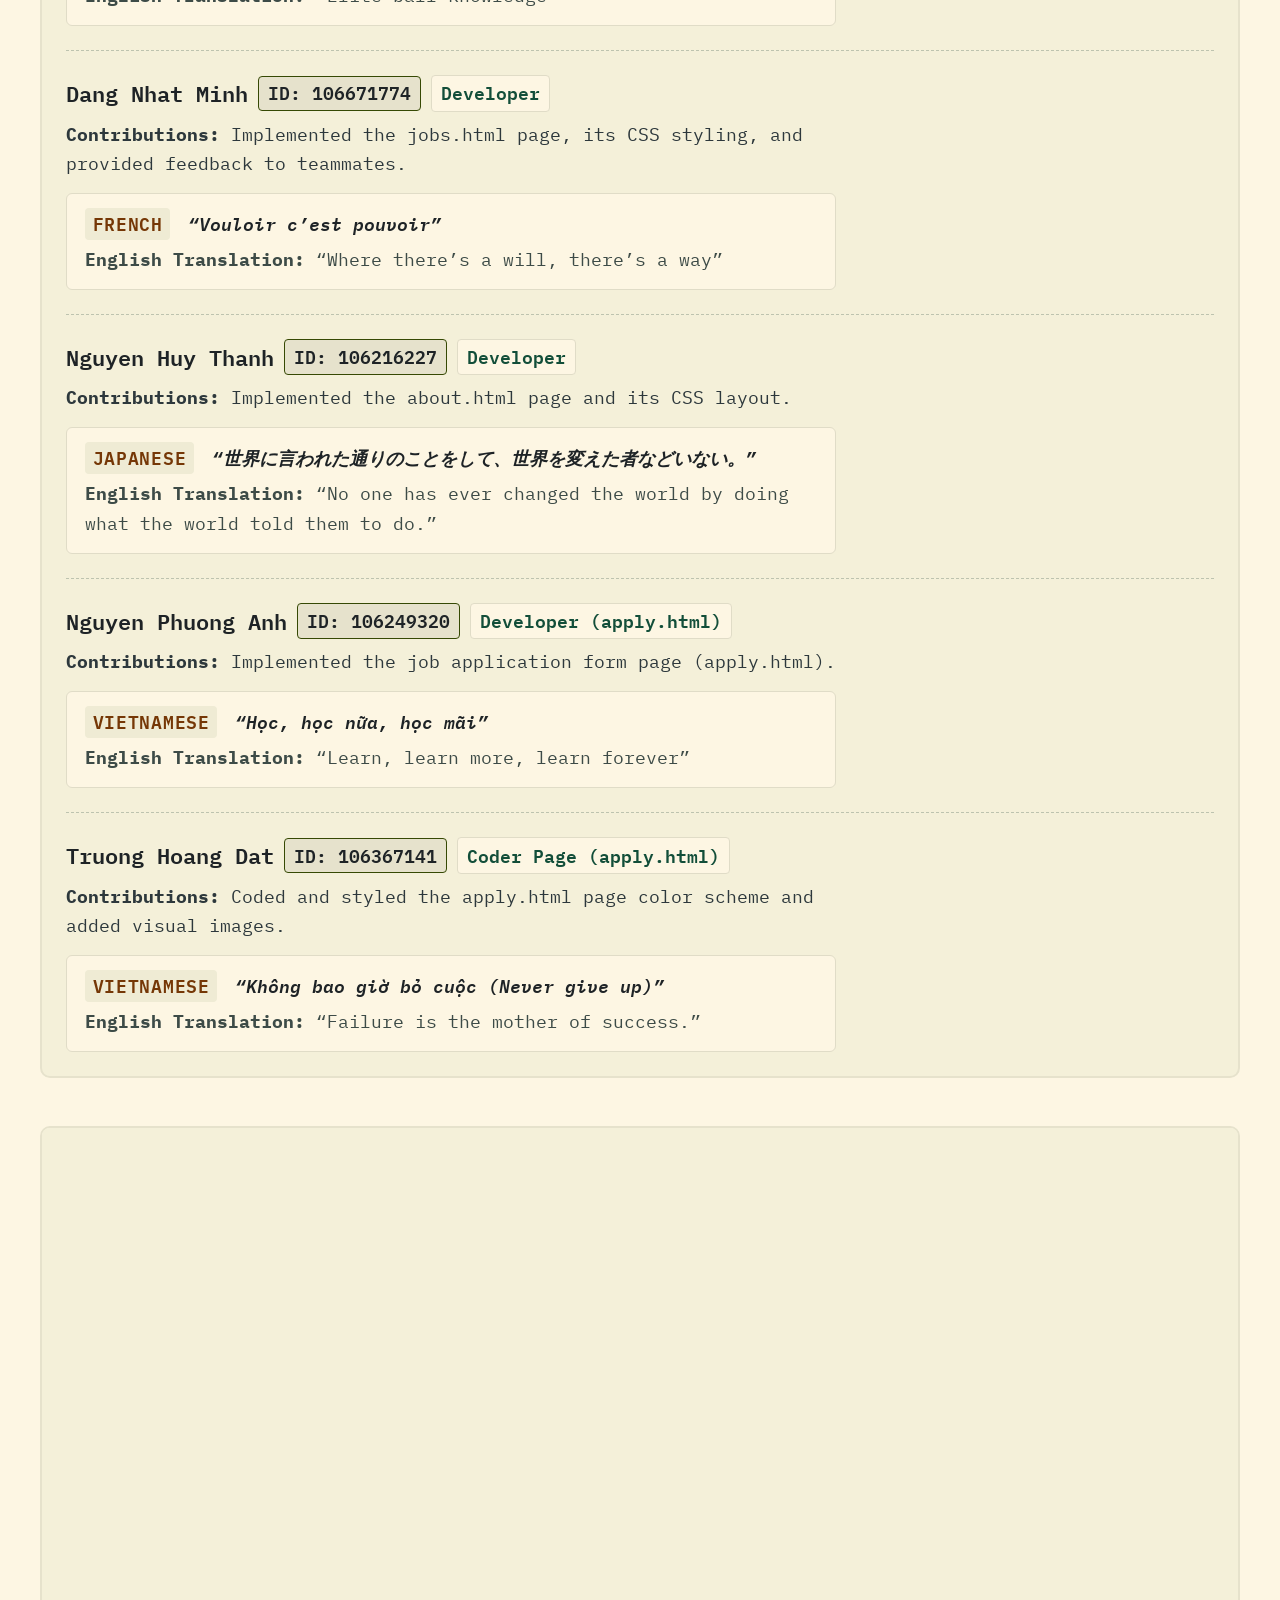
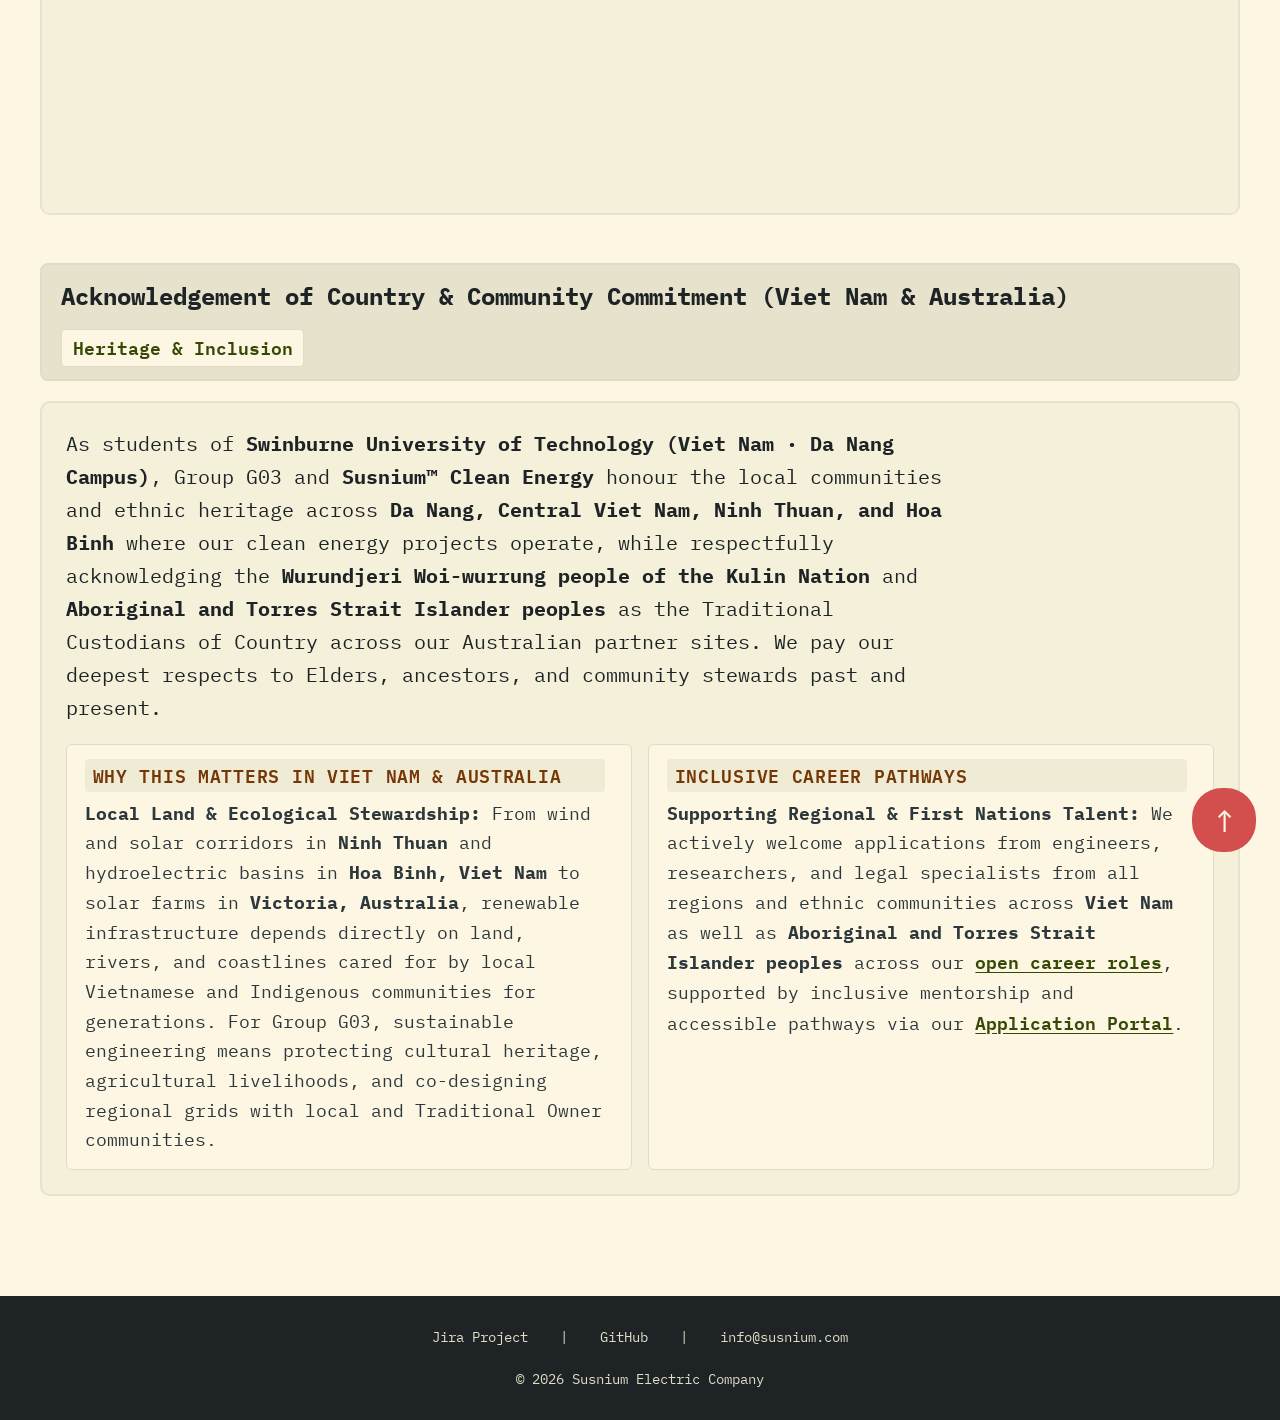
==== commit 5fa1189a: "Add a bunch of animation, resolve minor issue, implement to top button for all pages" ====
--- a/about.html
+++ b/about.html
@@ -300,6 +300,10 @@
     </section>
   </main>
 
+  <!-- To top button -->
+  <a href="#top" class="to-top-button styled-submit">↑</a>
+
+  <!-- Footer -->
   <footer>
     <a href="https://student-team-axpqzj74.atlassian.net/jira/software/projects/AWPP1G/boards/3?filter=&groupBy=none&atlOrigin=eyJpIjoiYjA0ZmYyMjYyY2RlNGM4ZmJhZjhlZjhlYjU2NjVkNWEiLCJwIjoiaiJ9">Jira Project</a> |
     <a href="https://github.com/terminalgoat232/group-assignment">GitHub</a> |
--- a/css/styles.css
+++ b/css/styles.css
@@ -11,6 +11,8 @@
 
 html {
   font-size: 16px;
+  scroll-behavior: smooth;
+  animation: 
 }
 
 h1 {
@@ -27,6 +29,10 @@
   display: grid;
   grid-template-rows:auto 1fr auto;
   min-height:100vh;
+}
+
+main {
+  overflow: clip;
 }
 
 ::focus-visible {
@@ -81,6 +87,8 @@
   font-weight: 520;
 }
 
+/* --- hero ---*/
+
 .bg-overlay {
   background-image:
     linear-gradient(
@@ -92,21 +100,26 @@
   background-size: cover;
   background-position: bottom;
   min-height: 600px; 
-}
-
-/* --- hero ---*/
+  transform: translateY(100em);
+  animation: slideInY 1s cubic-bezier(0.24, 0.76, 0, 1) forwards;
+}
+
 .hero-ctn {
   padding: clamp(3rem, 10vw, 8rem) 2rem; 
 }
 .hero-company {
-  font-size: 4rem;
-  color: var(--ef-bg2);
+  font-size: 3.75rem;
+  color: var(--ef-bg5);
+  transform: translateX(100em);
+  animation: slideInX 1s cubic-bezier(0.24, 0.76, 0, 1) forwards;
 }
 .hero-title {
   font-size: clamp(2rem, 7vw, 4.5rem);
   font-weight: 600;
   color: var(--ef-bg4);
-  /* transition: letter-spacing 0.3s ease-out;*/
+  transform: translateX(100em);
+  animation: slideInX 1.3s cubic-bezier(0.24, 0.76, 0, 1) forwards;
+
 }
 
 .hero-highlight {
@@ -130,7 +143,9 @@
   flex-wrap: wrap;
   max-width: 1700px;
   margin: 3em auto;
-  row-gap: 2rem;          
+  row-gap: 2rem;
+  timeline-trigger: --desc view() entry 70% cover;
+  trigger-scope: --desc;
 }
 
 .desc-ctn {
@@ -140,6 +155,7 @@
   line-height: 1.6em;
   border-radius: 10px;
   border: 2px solid var(--ef-bg2);
+  transform: translateX(-100em);
  }
 
 .desc-ctn > h1 {
@@ -152,6 +168,8 @@
   grid-template-columns: repeat(2, 1fr);
   gap: 1.5em;
   list-style: none;
+
+  transform: translateX(100em);
 }
 
 .tile {
@@ -166,43 +184,8 @@
   color: var(--ef-bg-black);
 }
 
-/* --- image and image carousel --- */
-.content-ctn figure {
-  flex: 0 1 80rem;        
-  max-width: 100%;
-  margin-inline: auto;    
-  margin-bottom: 2em;
-}
-
-figure img {
-  display: block;
-  width:  85%;
-  height: auto;
-  max-height: 720px;
-  margin-inline: auto;
-  border-radius: 30px;
-}
-
-figcaption {
-  color: var(--ef-fg);
-  margin-top: 0.5em;
-  text-align: center;
-  font-size: 0.7em;
-  font-style: italic;
-}
-
-.img-carousel{
-  display: flex;
-  overflow-x: scroll;
-  scroll-snap-type: x mandatory;
-  scrollbar-width: none;
-}
-
-.img-carousel li {
-  list-style-type: none;
-  scroll-snap-align: center;
-  flex: 0 0 100%;
-}
+/* --- Image and image carousel --- */
+/* --- Thanks to Mozilla Developer for the carousel tutorial ---*/
 
 #crs-title {
   display: flex;
@@ -214,7 +197,69 @@
   border-radius: 5px;
   margin-top: 1em;
   padding: 0.9rem 1em;
-
+  transform: translateY(100em);
+}
+
+.revealTriggerSlideInY {
+  timeline-trigger: --self view() entry 50% cover;
+  trigger-scope: --self;
+  animation:
+    slideInY 1s cubic-bezier(0.24, 0.76, 0, 1) both,
+    fadeIn 2s ease-out both;
+  animation-trigger:
+      --self play-once,
+      --self play-once;
+
+}
+
+.revealTriggerSlideInX {
+  timeline-trigger: --self view() entry 50% cover;
+  trigger-scope: --self;
+  animation:
+    slideInX 1s cubic-bezier(0.24, 0.76, 0, 1) both,
+    fadeIn 2s ease-out both;
+  animation-trigger:
+      --self play-once,
+      --self play-once;
+
+}
+.content-ctn figure {
+  flex: 0 1 80rem;        
+  max-width: 100%;
+  margin-inline: auto;    
+  margin-bottom: 2em;
+}
+
+figure img {
+  display: block;
+  width:  85%;
+  height: auto;
+  max-height: 720px;
+  margin-inline: auto;
+  border-radius: 30px;
+}
+
+figcaption {
+  color: var(--ef-fg);
+  margin-top: 0.5em;
+  text-align: center;
+  font-size: 0.7em;
+  font-style: italic;
+}
+
+.img-carousel{
+  display: flex;
+  overflow-x: scroll;
+  scroll-behavior: smooth;
+  scroll-snap-type: x mandatory;
+  scrollbar-width: none;
+  transform: translateY(100em);
+}
+
+.img-carousel li {
+  list-style-type: none;
+  scroll-snap-align: center;
+  flex: 0 0 100%;
 }
 
 .img-carousel::scroll-button(left){
@@ -262,7 +307,6 @@
  background-color: var(--ef-green-light);
  transition: 
     background-color 0.3s ease;
-
 } 
 
 .img-carousel::scroll-button(left):active {
@@ -275,7 +319,7 @@
 
 
 /* --- table --- */
-.sv-label {
+.table-title {
   background-color: var(--ef-red-light);
   color: var(--ef-bg0);
   width: 100%;
@@ -287,6 +331,8 @@
   display: table;
   border-collapse: collapse;
   padding: 0.5em;
+  transform: translateY(200em);
+
 }
 
 caption h2 {
@@ -343,10 +389,11 @@
 }
 
 /* --- Seach form ---*/
-form {
+.catalog-form {
   margin-top: 2em;
-}
-form h1 {
+  transform: translateY(300em);
+}
+.catalog-form h1 {
   border-radius: 8px 8px 0 0;
   color: var(--ef-bg0);
   display: block;
@@ -354,10 +401,17 @@
   background-color: var(--ef-blue-light);
 }
 
-form label {
+.catalog-form label {
   color: var(--ef-fg);
   margin-bottom: 0.5em;
   display: block;
+}
+
+.form-inner-ctn {
+  border-radius: 0 0 8px 8px;
+  border: 1px solid var(--ef-bg-black);
+  padding: 1em;
+  background-color: var(--ef-bg1);
 }
 
 #main-search {
@@ -372,12 +426,14 @@
 
 }
 
+/* --- custom stylized button --- */
+
 .styled-submit{
   border: none;
   margin-left: 1em;
   border-radius: 10px;
   display: inline-block;
-  background-color: var(--ef-red);
+  background-color: var(--ef-red); 
   font-family: inherit;
   font-size: 2rem;
   padding: 0.6em 1em;
@@ -410,14 +466,55 @@
   color: var(--ef-bg0);
 }
 
-.form-inner-ctn {
-  border-radius: 0 0 8px 8px;
-  border: 1px solid var(--ef-bg-black);
-  padding: 1em;
-  background-color: var(--ef-bg1);
-}
-
-
+/* --- Grabbing from jobs.html 
+       inline css for the ease of use --- */
+/* --- Could be more beautiful if combined with styled-submit ---*/
+.to-top-button {
+  scroll-behaviour: smooth;
+  display: flex;
+  align-items: center;
+  justify-content: center;
+  padding: 1em !important;
+  position: fixed;
+  right: 1.5rem;
+  bottom: 3rem;
+  width: 2.25rem;
+  height: 2.25rem;
+  font-size: 2rem;
+  background-color: #d34f4d; /* So you guys won't override this by changing --ef-red variable :P*/
+  color: var(--ef-bg0);
+  border-radius: 30px;
+  text-decoration: none;
+}
+
+
+/* --- Animation keyframes ---*/
+@supports (animation-timeline: scroll()) {
+  .to-top-button{
+    transform: translateY(100em);
+    animation: slideInY ease-in-out both;
+    animation-timeline: scroll(root);
+    animation-range: 800px 1200px;     }
+}
+
+@keyframes slideInX {
+  to {
+    transform: translateX(0em); 
+  }
+}
+
+@keyframes slideInY {
+  to {
+    transform: translateY(0em);
+  }
+}
+
+@keyframes fadeIn {
+  from {opacity: 0;}
+  to {opacity: 1;}
+}
+
+/* --- Proper scaling on different devices ---*/
 @media (max-width: 1000px) {
     body {
         display: grid;
@@ -431,7 +528,7 @@
 
 @media (max-width: 680px) {
   html {
-    font-size: 12px;
+    font-size: 10px;
   }
   nav {
     gap: 0;
@@ -471,12 +568,17 @@
 
   figure img {
     border-radius: 20px;
-    max-height: 200px;
+    max-height: 175px;
   }
 
   #main-search {
-    width: 75%;
-  }
-
-
-}
+    width: 70%;
+  }
+}
+
+@media (prefers-reduced-motion: reduce) {
+  .desc-ctn, 
+  .energ-type-ctn,
+  .table,
+  .form { animation: none; }
+}
--- a/css/about.css
+++ b/css/about.css
@@ -15,16 +15,6 @@
   --ef-purple: #6e2558;
 }
 
-nav a:not(.logo-lnk) {
-  color: #1e2326;
-}
-
-nav a:not(.logo-lnk):hover,
-nav a[aria-current="page"] {
-  color: #364904;
-  text-decoration-color: #364904;
-}
-
 /* --- Page Shell & Responsive Grid Layout --- */
 .page-shell {
   width: min(85rem, 100%);
@@ -100,14 +90,14 @@
   padding: 1.35rem 1.35rem 1.35rem 2.25rem;
 }
 
-.group-nested-list > li {
+.group-nested-list>li {
   margin-block-end: 1.15rem;
   color: var(--ef-red);
   font-weight: 600;
   font-size: 1.375rem;
 }
 
-.group-nested-list > li:last-child {
+.group-nested-list>li:last-child {
   margin-block-end: 0;
 }
 
@@ -309,9 +299,8 @@
 
 /* --- Fun Facts Table (Hex Colours & Hover Effects) --- */
 .table-wrapper {
-  overflow: auto;
+  overflow-x: auto;
   max-inline-size: 100%;
-  max-block-size: min(620px, 80vh);
   container-type: inline-size;
   border: 2px solid #e6e2cc;
   border-radius: 10px;
@@ -340,7 +329,8 @@
   border-radius: 6px 6px 0 0;
 }
 
-.fun-facts-table th, .fun-facts-table td {
+.fun-facts-table th,
+.fun-facts-table td {
   padding: 0.85rem 1rem;
   border: none;
   border-bottom: 1px solid #e0dcc7;
@@ -388,6 +378,7 @@
     --label-5: "Coding Snack";
     --label-6: "Fun Fact / Hobby";
   }
+
   .fun-facts-table thead {
     position: absolute;
     width: 1px;
@@ -396,33 +387,67 @@
     clip-path: inset(50%);
     white-space: nowrap;
   }
-  .fun-facts-table, .fun-facts-table tbody, .fun-facts-table tr, .fun-facts-table th, .fun-facts-table td {
+
+  .fun-facts-table,
+  .fun-facts-table caption,
+  .fun-facts-table tbody,
+  .fun-facts-table tr,
+  .fun-facts-table th,
+  .fun-facts-table td {
     display: block;
     width: 100%;
   }
+
   .fun-facts-table tbody tr {
     border-bottom: 3px solid #e0dcc7;
     padding-block: 0.5rem;
     background-color: #fdf6e3;
   }
+
   .fun-facts-table tbody th[scope="row"] {
     background-color: #e6e2cc;
     padding: 0.6rem 1rem;
     font-size: 1.25rem;
   }
+
   .fun-facts-table td {
     padding: 0.65rem 1rem;
     border-bottom: 1px solid #efebd4;
   }
-  .fun-facts-table td:nth-child(2)::before { content: var(--label-2) ": "; font-weight: 600; color: #1e2326; }
-  .fun-facts-table td:nth-child(3)::before { content: var(--label-3) ": "; font-weight: 600; color: #1e2326; }
-  .fun-facts-table td:nth-child(4)::before { content: var(--label-4) ": "; font-weight: 600; color: #1e2326; }
-  .fun-facts-table td:nth-child(5)::before { content: var(--label-5) ": "; font-weight: 600; color: #1e2326; }
-  .fun-facts-table td:nth-child(6)::before { content: var(--label-6) ": "; font-weight: 600; color: #1e2326; }
+
+  .fun-facts-table td:nth-child(2)::before {
+    content: var(--label-2) ": ";
+    font-weight: 600;
+    color: #1e2326;
+  }
+
+  .fun-facts-table td:nth-child(3)::before {
+    content: var(--label-3) ": ";
+    font-weight: 600;
+    color: #1e2326;
+  }
+
+  .fun-facts-table td:nth-child(4)::before {
+    content: var(--label-4) ": ";
+    font-weight: 600;
+    color: #1e2326;
+  }
+
+  .fun-facts-table td:nth-child(5)::before {
+    content: var(--label-5) ": ";
+    font-weight: 600;
+    color: #1e2326;
+  }
+
+  .fun-facts-table td:nth-child(6)::before {
+    content: var(--label-6) ": ";
+    font-weight: 600;
+    color: #1e2326;
+  }
 }
 
 @media (max-width: 960px) {
   .about-overview-grid {
     grid-template-columns: 1fr;
   }
-}
+}
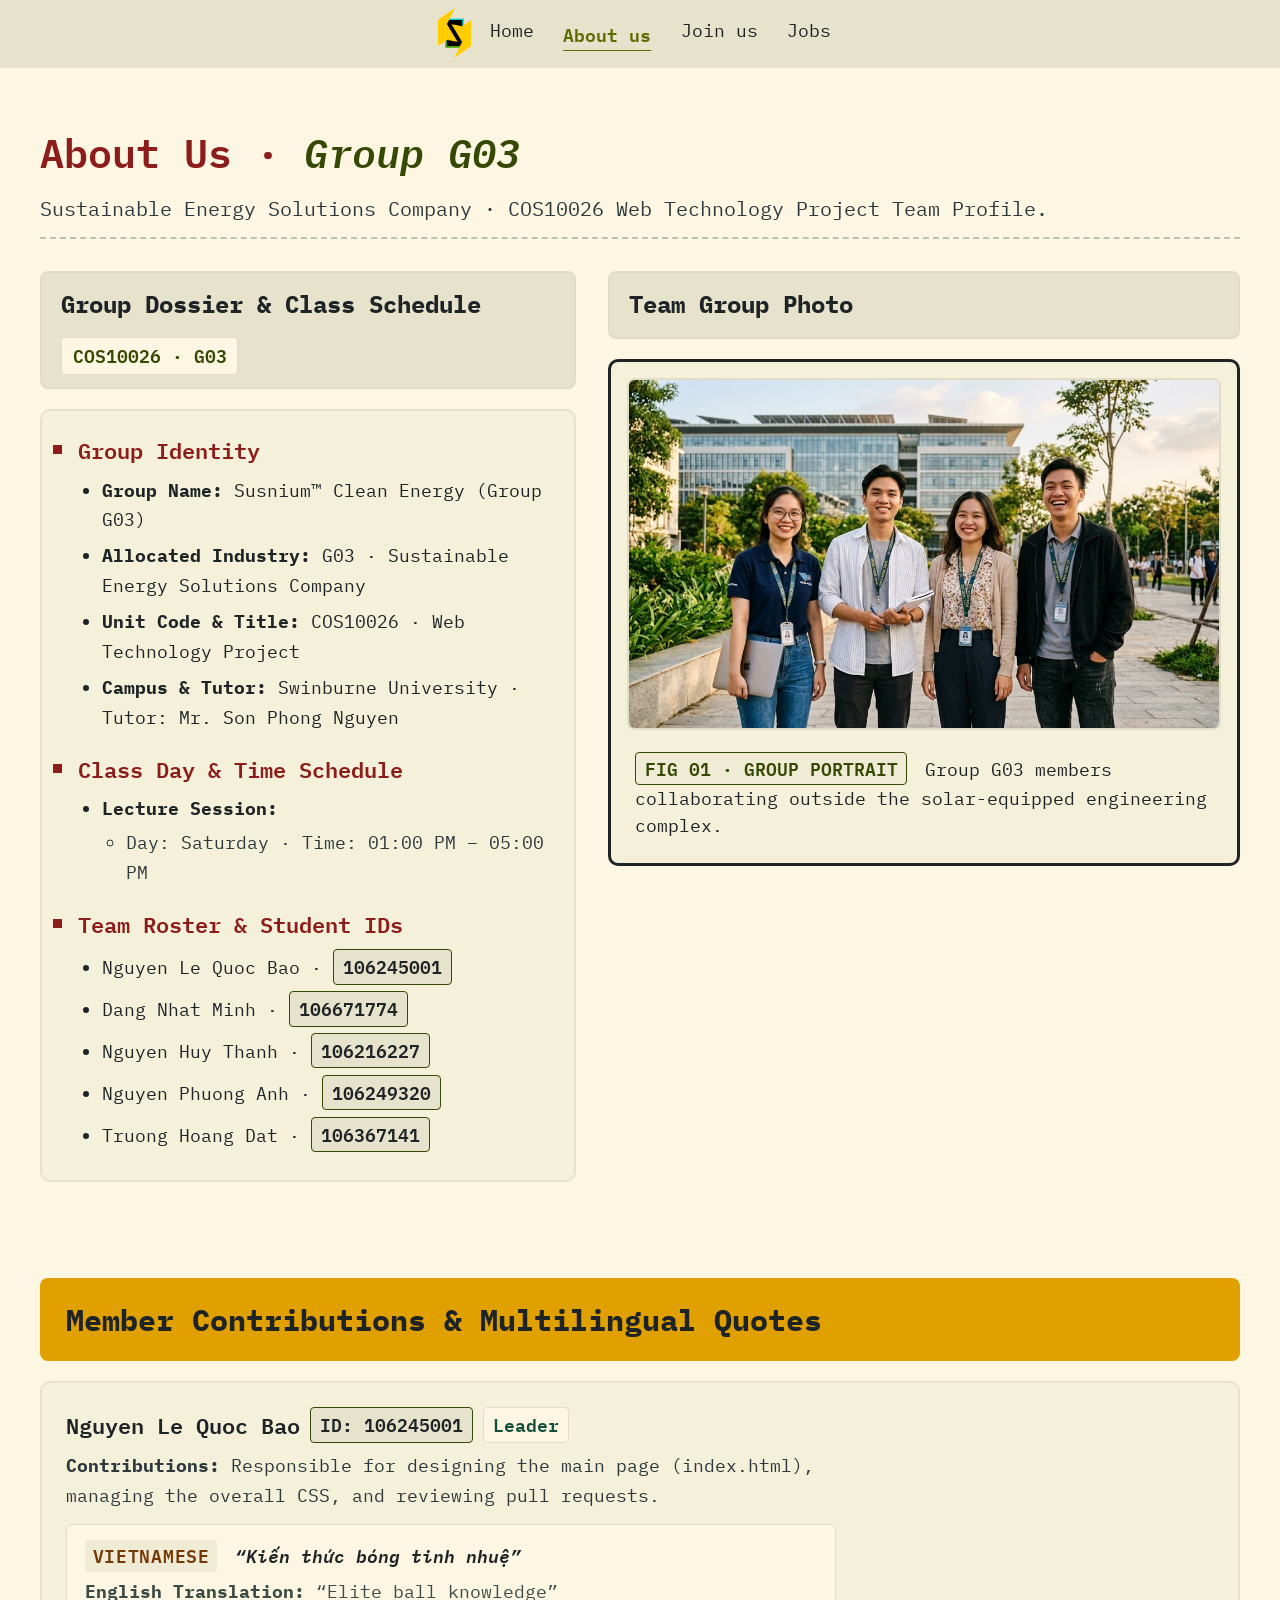
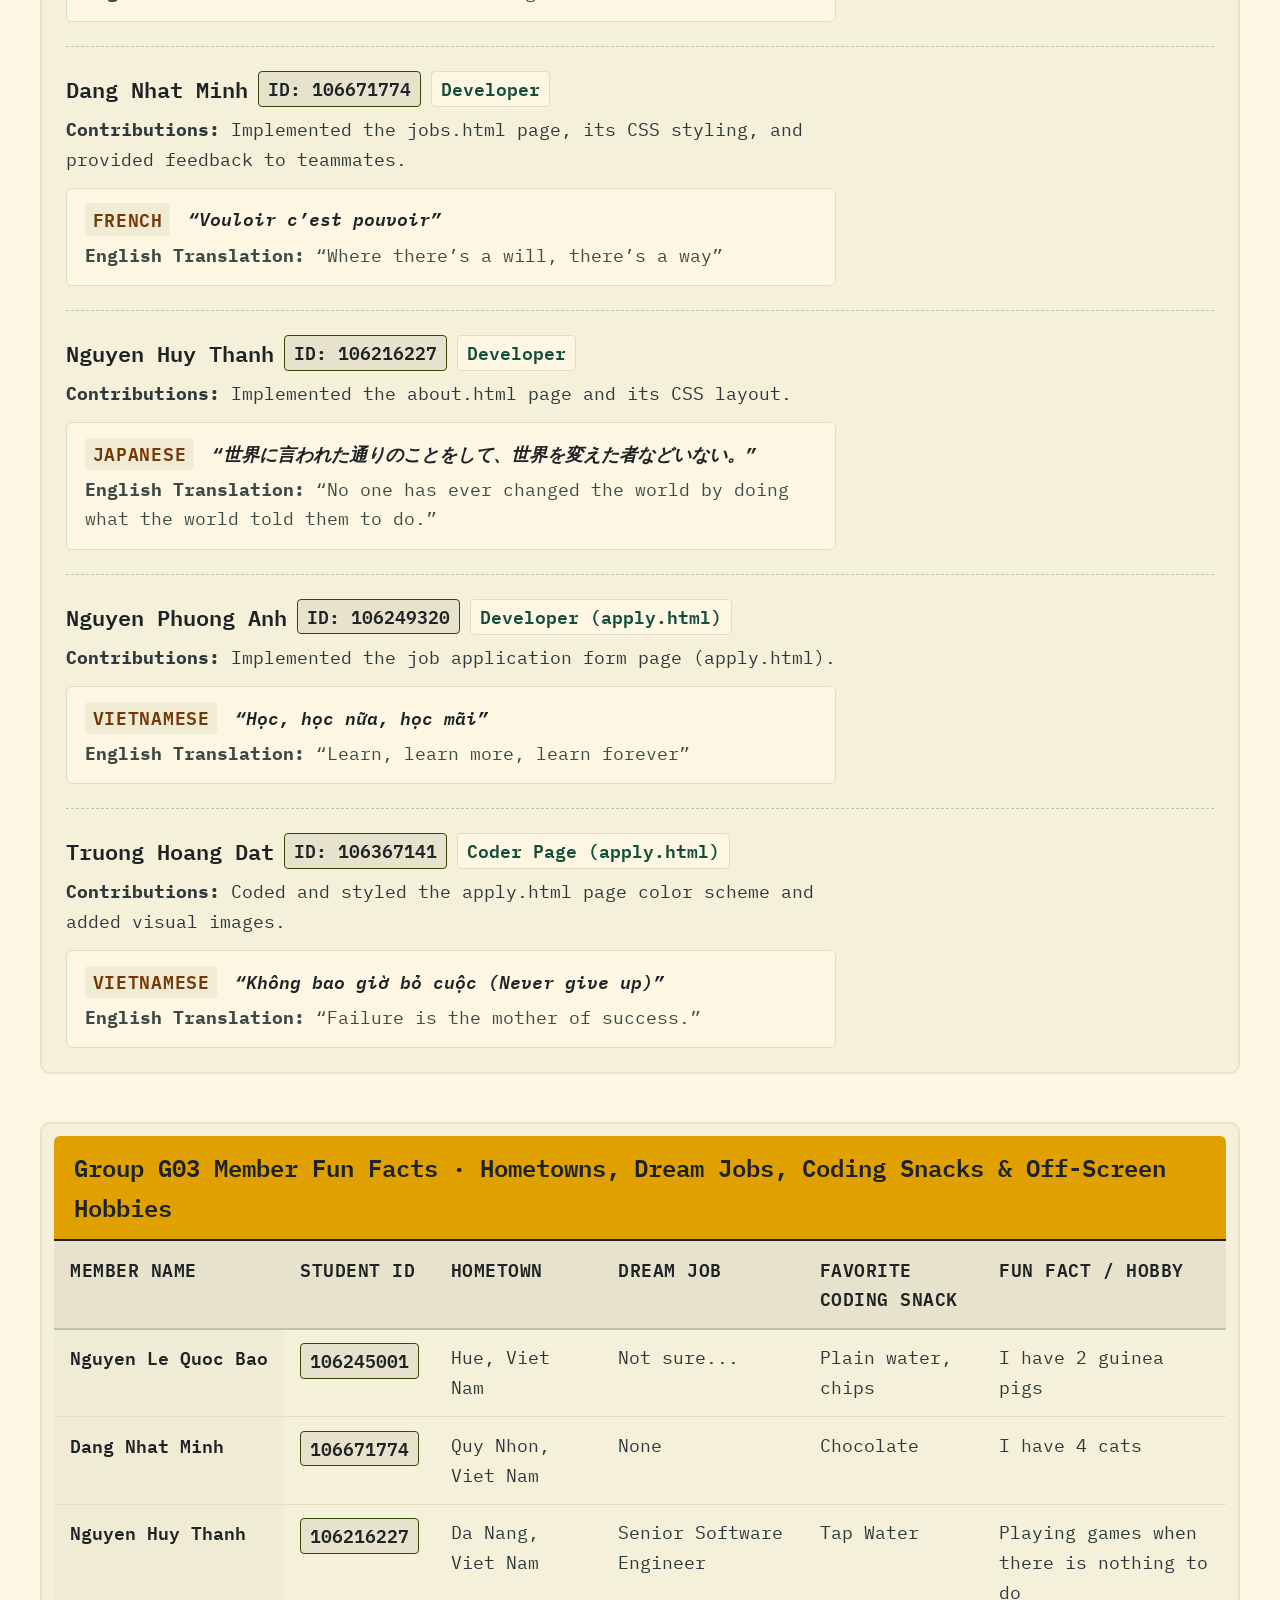
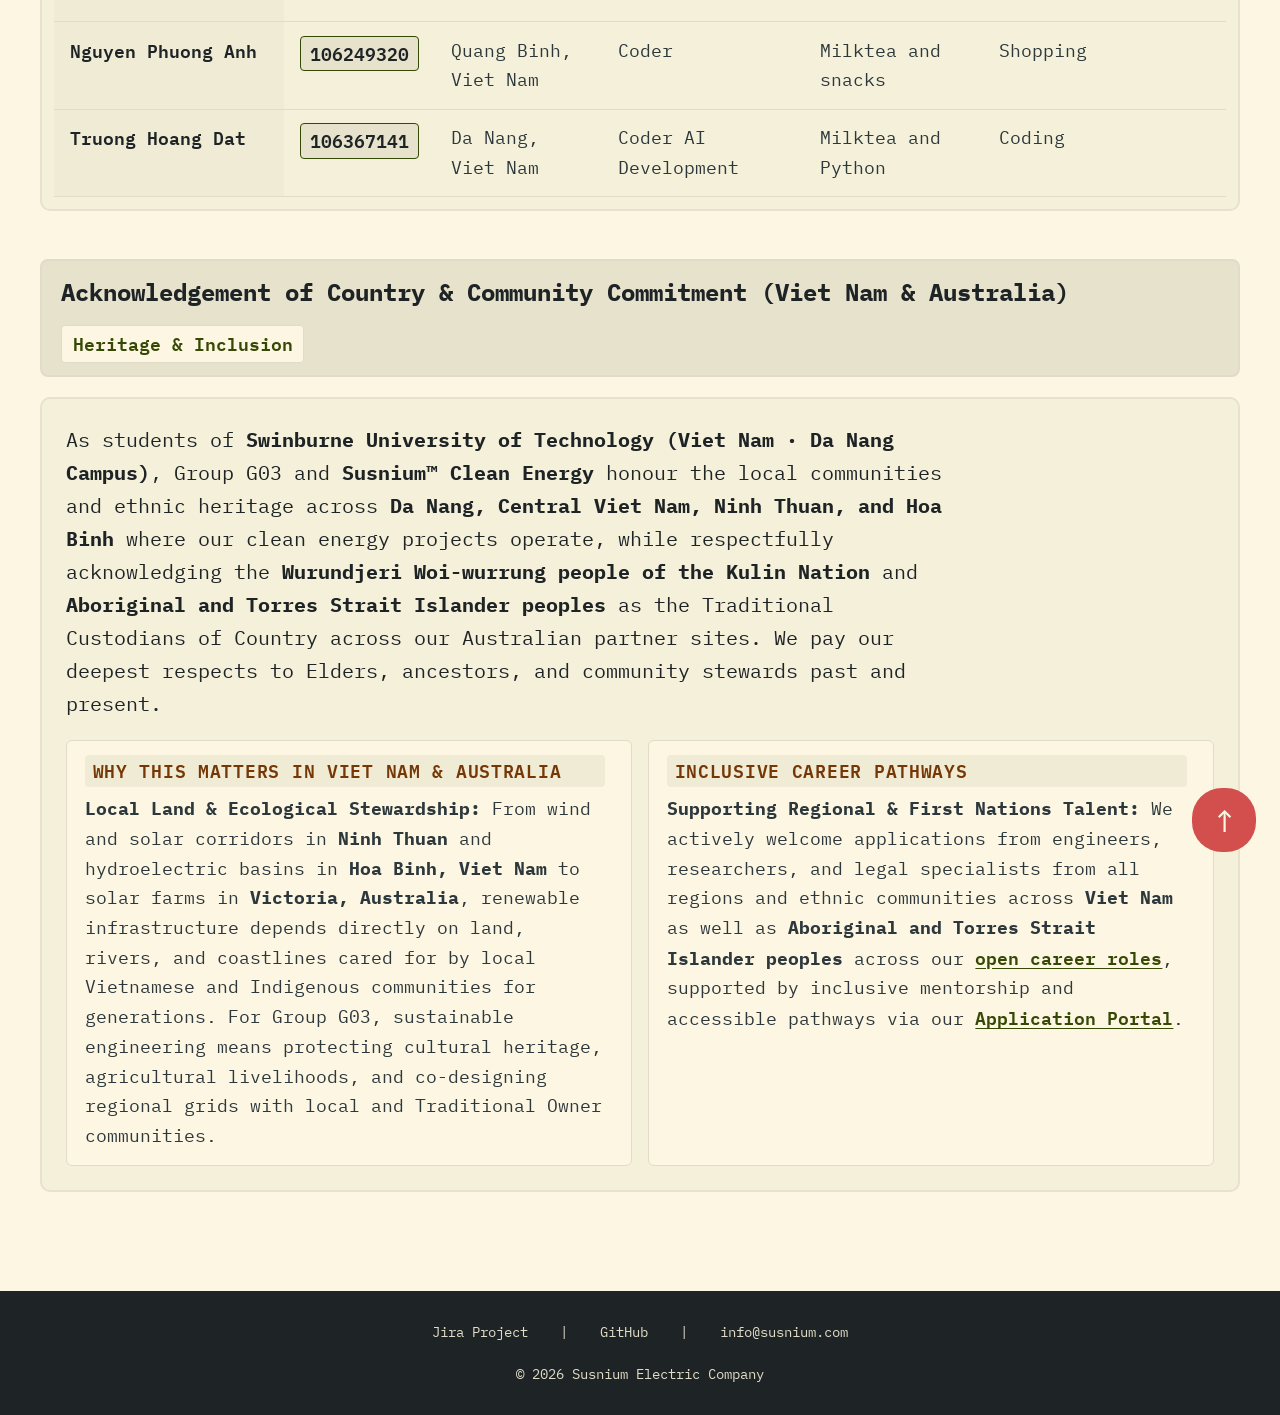
==== commit a0396946: "Update apply.html and Fix minor issue on other pages" ====
--- a/about.html
+++ b/about.html
@@ -85,7 +85,6 @@
       <section class="about-section" aria-labelledby="group-photo-heading">
         <div class="section-bar">
           <h2 id="group-photo-heading">Team Group Photo</h2>
-          <span class="section-bar-tag">148 KB (&lt; 300 KB)</span>
         </div>
         <figure class="group-photo-figure">
           <img id="group-photo-img" src="images/group-photo.jpg"
--- a/css/styles.css
+++ b/css/styles.css
@@ -10,9 +10,8 @@
 }
 
 html {
-  font-size: 16px;
+  font-size: 1rem;
   scroll-behavior: smooth;
-  animation: 
 }
 
 h1 {
@@ -24,7 +23,7 @@
 }
 
 body {
-  font-size: 1.25rem; 
+  font-size: 1.125rem; 
   background-color: var(--ef-bg0);
   display: grid;
   grid-template-rows:auto 1fr auto;
@@ -99,7 +98,9 @@
     ), url('../images/hero_bg_overlay.jpeg');
   background-size: cover;
   background-position: bottom;
-  min-height: 600px; 
+  min-height: 500px; 
+  align-items: center;
+  display: flex;
   transform: translateY(100em);
   animation: slideInY 1s cubic-bezier(0.24, 0.76, 0, 1) forwards;
 }
@@ -168,6 +169,7 @@
   grid-template-columns: repeat(2, 1fr);
   gap: 1.5em;
   list-style: none;
+  align-self: center;
 
   transform: translateX(100em);
 }
@@ -327,7 +329,7 @@
   padding: 0.6em 0em;
 }
 
-table {
+.catalog-table {
   display: table;
   border-collapse: collapse;
   padding: 0.5em;
@@ -470,7 +472,7 @@
        inline css for the ease of use --- */
 /* --- Could be more beautiful if combined with styled-submit ---*/
 .to-top-button {
-  scroll-behaviour: smooth;
+  scroll-behavior: smooth;
   display: flex;
   align-items: center;
   justify-content: center;
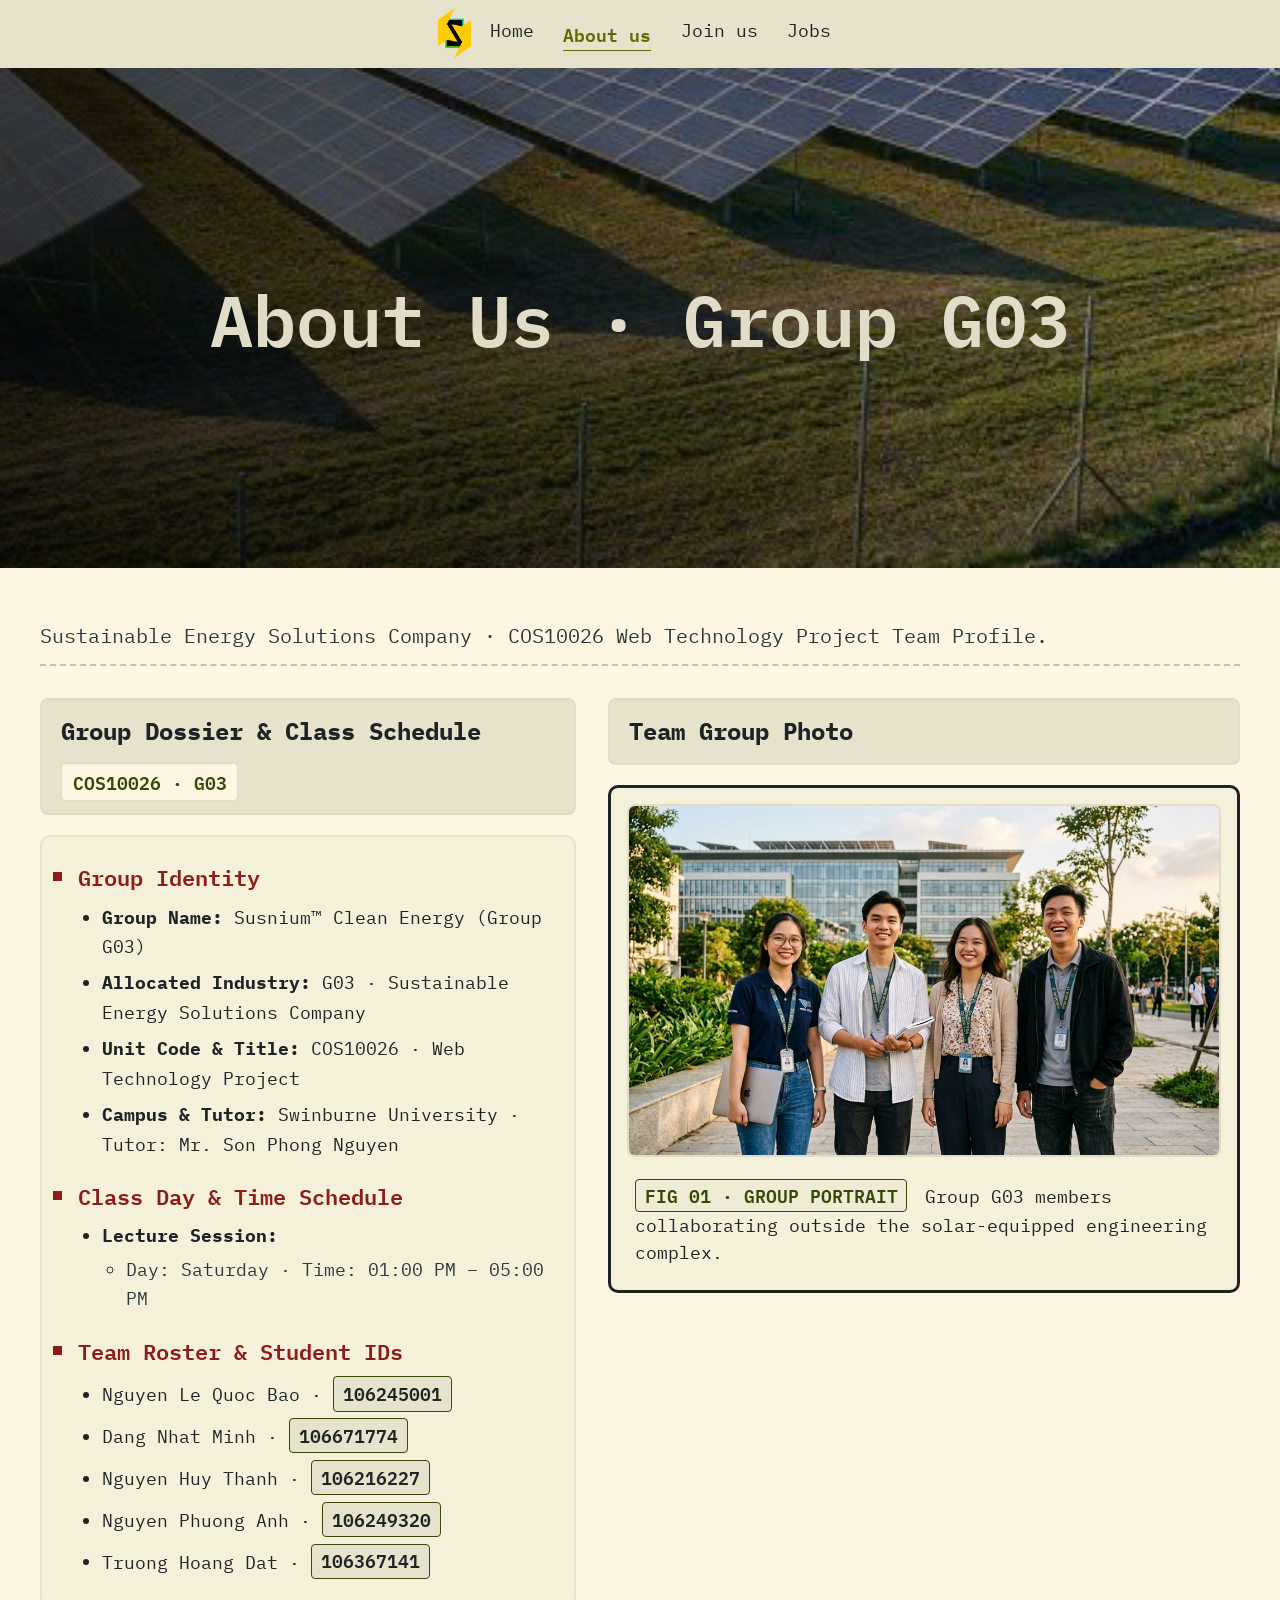
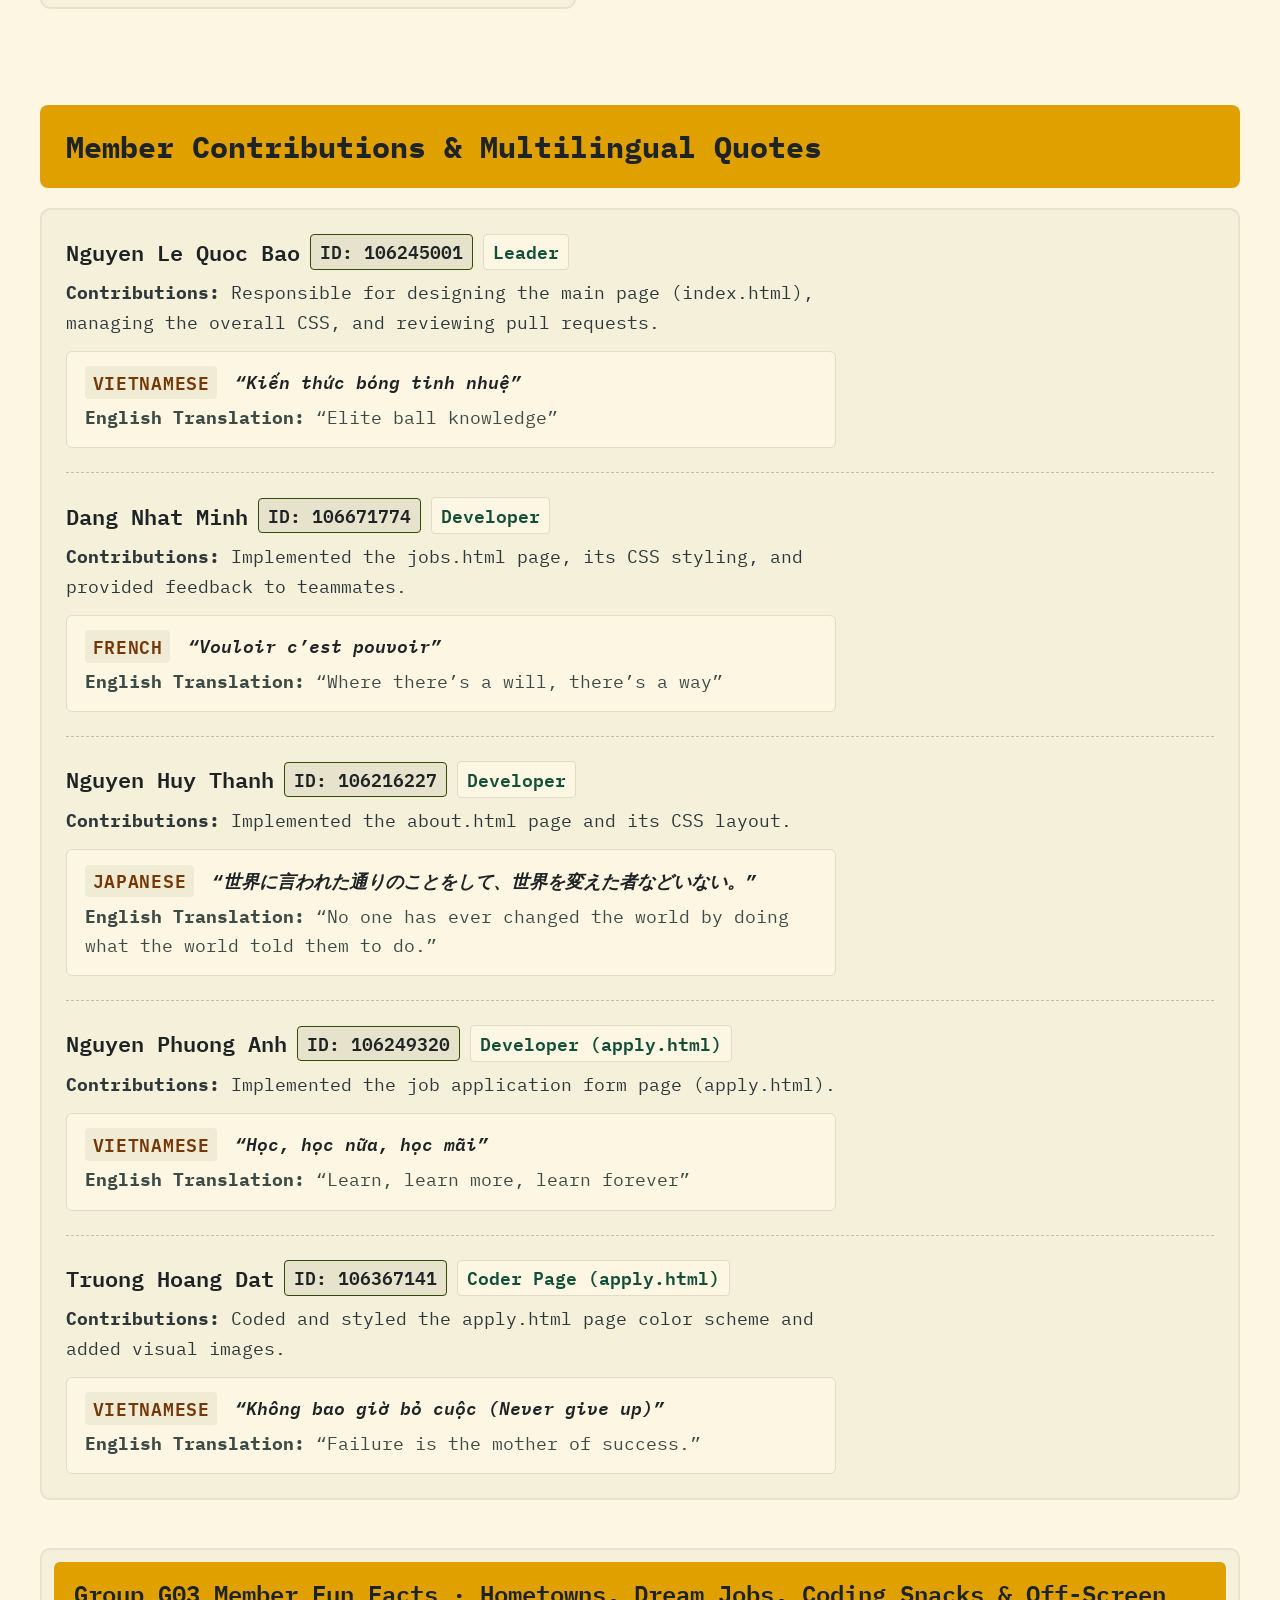
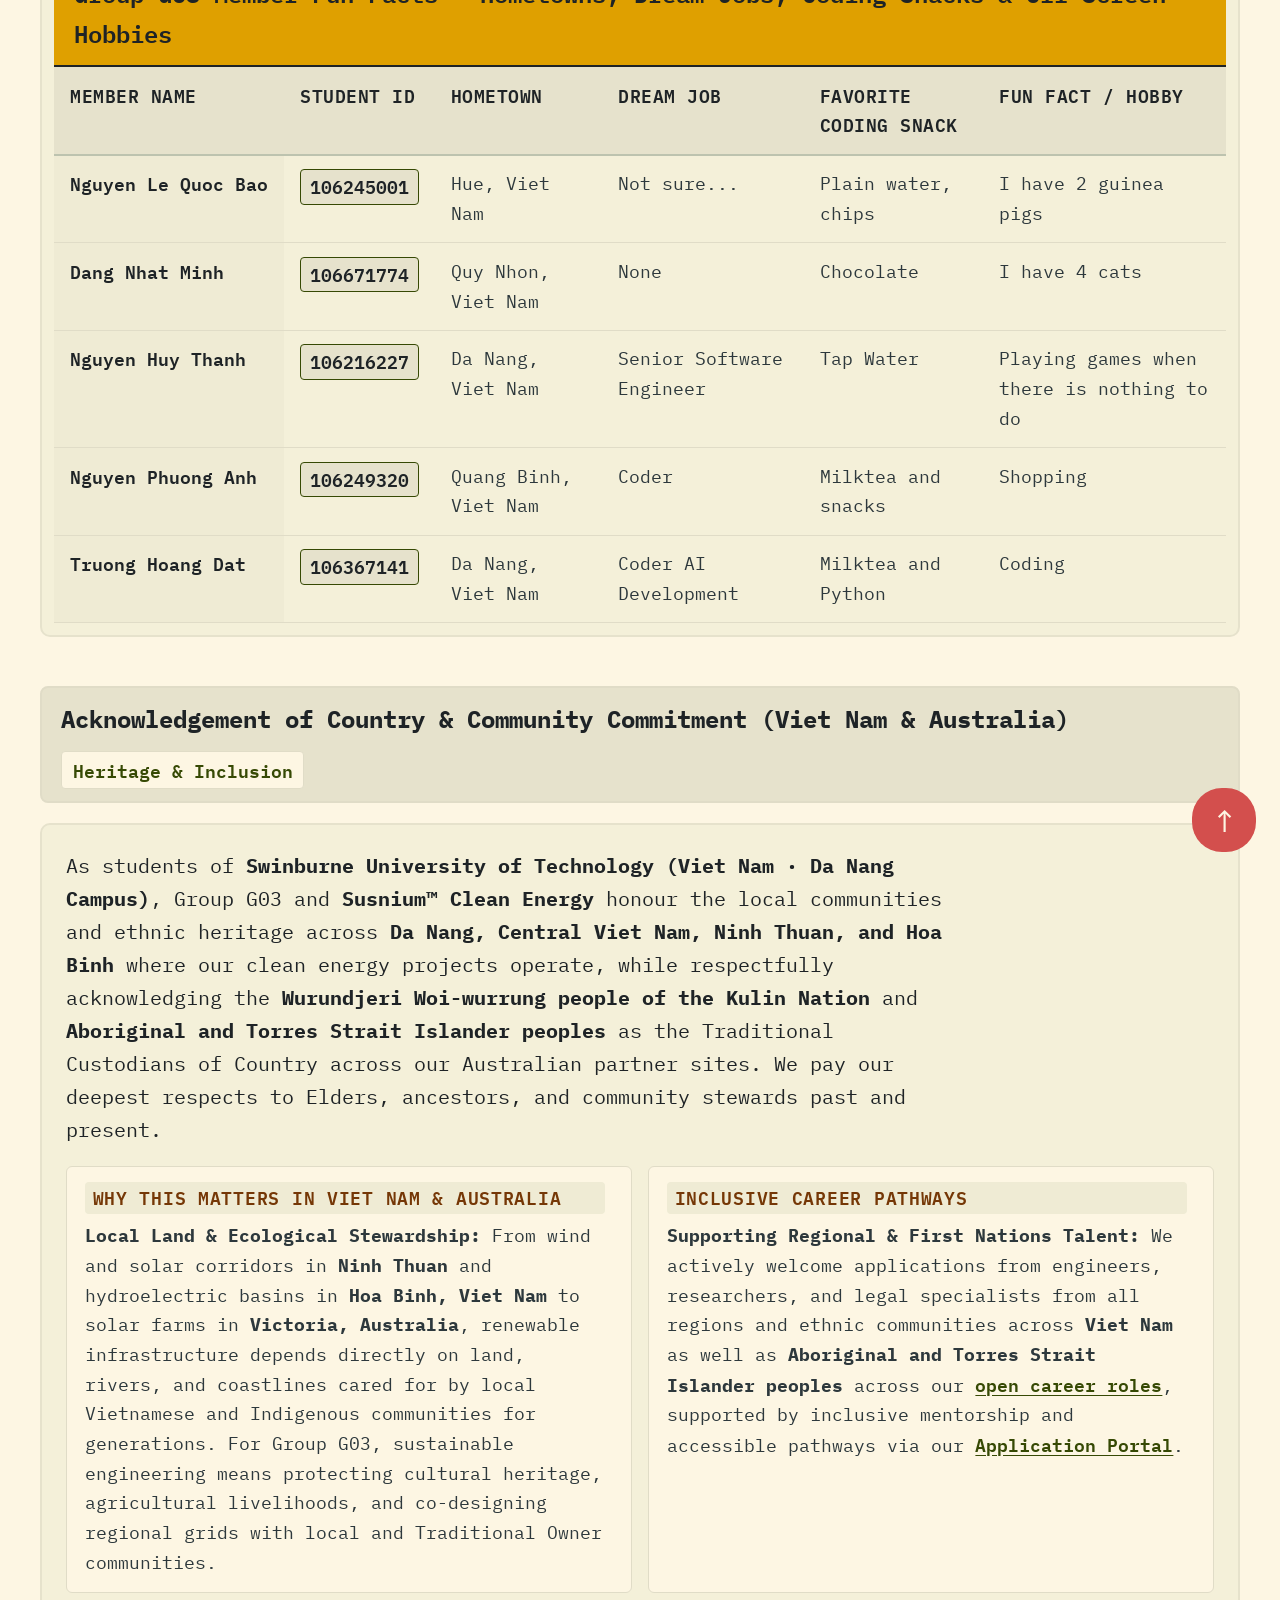
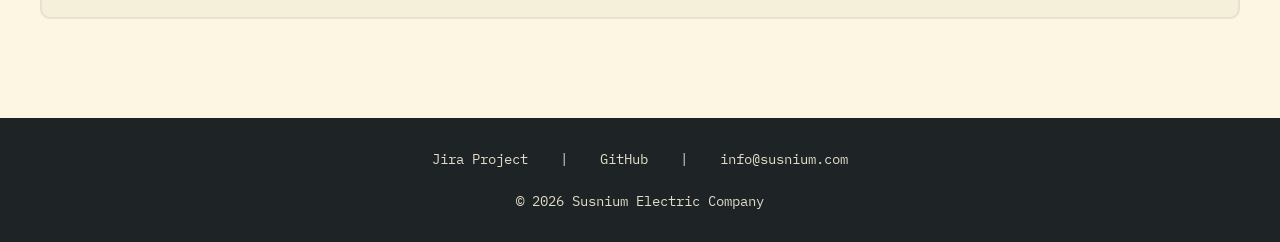
==== commit 81ab5f08: "Add hero bg-overlay banner to about.html and sync with main" ====
--- a/about.html
+++ b/about.html
@@ -21,7 +21,7 @@
   </style>
 </head>
 
-<body>
+<body id="top">
   <header>
     <nav>
       <a class="logo-lnk" href="index.html">
@@ -34,11 +34,21 @@
     </nav>
   </header>
 
-  <main class="page-shell">
-    <h1>About Us &middot; <span style="color: var(--ef-green); font-style: italic;">Group G03</span></h1>
-    <p class="about-subtitle">
-      Sustainable Energy Solutions Company &middot; COS10026 Web Technology Project Team Profile.
-    </p>
+  <main>
+    <!-- H1 -->
+    <div class="bg-overlay">
+      <!-- 1 Inline CSS -->
+      <section style="
+        width: 100%;
+        padding: clamp(3rem, 10vw, 8rem) 2rem;">
+        <h1>About Us &middot; Group G03</h1>
+      </section>
+    </div>
+
+    <div class="page-shell">
+      <p class="about-subtitle">
+        Sustainable Energy Solutions Company &middot; COS10026 Web Technology Project Team Profile.
+      </p>
 
     <!-- Group Dossier (Nested List) & Group Photo (Figure) -->
     <div class="about-overview-grid">
@@ -297,6 +307,7 @@
         </div>
       </div>
     </section>
+    </div>
   </main>
 
   <!-- To top button -->
--- a/css/about.css
+++ b/css/about.css
@@ -15,6 +15,25 @@
   --ef-purple: #6e2558;
 }
 
+/* --- Hero Banner Overlay & H1 --- */
+.bg-overlay {
+  background-color: #1e2326;
+  background-image:
+    linear-gradient(
+      45deg,
+      rgba(0, 0, 0, 0.85) 0%,
+      rgba(0, 0, 0, 0.60) 45%,
+      rgba(0, 0, 0, 0.15) 100%
+    ), url('../images/sol-panel.jpg');
+}
+
+.bg-overlay h1 {
+  text-align: center;
+  font-size: clamp(2rem, 7vw, 4.5rem);
+  font-weight: 600;
+  color: var(--ef-bg4);
+}
+
 /* --- Page Shell & Responsive Grid Layout --- */
 .page-shell {
   width: min(85rem, 100%);
@@ -23,13 +42,6 @@
   font-size: 1.25rem;
   line-height: 1.65;
   color: var(--ef-fg);
-}
-
-.page-shell h1 {
-  font-size: 2.5rem;
-  font-weight: 600;
-  margin-block-end: 0.45rem;
-  color: var(--ef-red);
 }
 
 .page-shell .sv-label {
@@ -146,6 +158,7 @@
 
 .group-photo-figure img {
   width: 100%;
+  max-height: none;
   border-radius: 8px;
   aspect-ratio: 16 / 9.5;
   object-fit: cover;
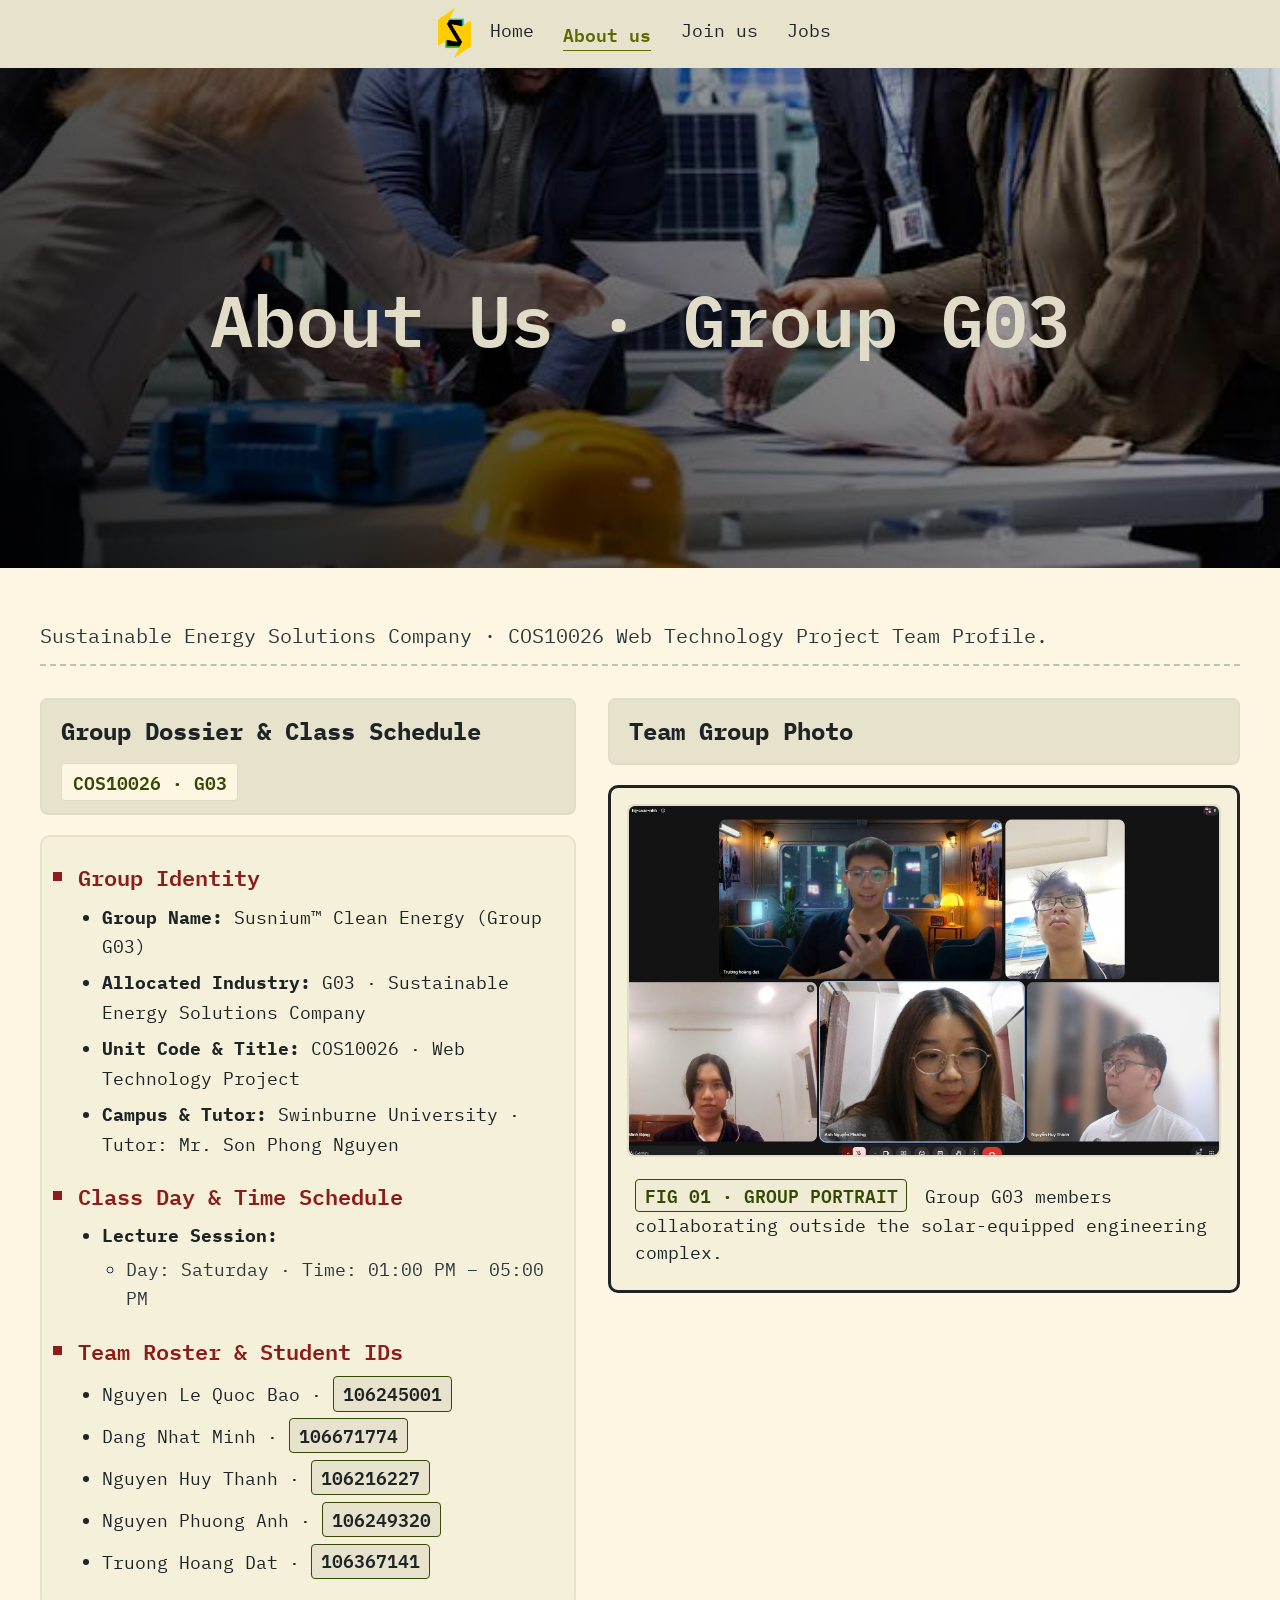
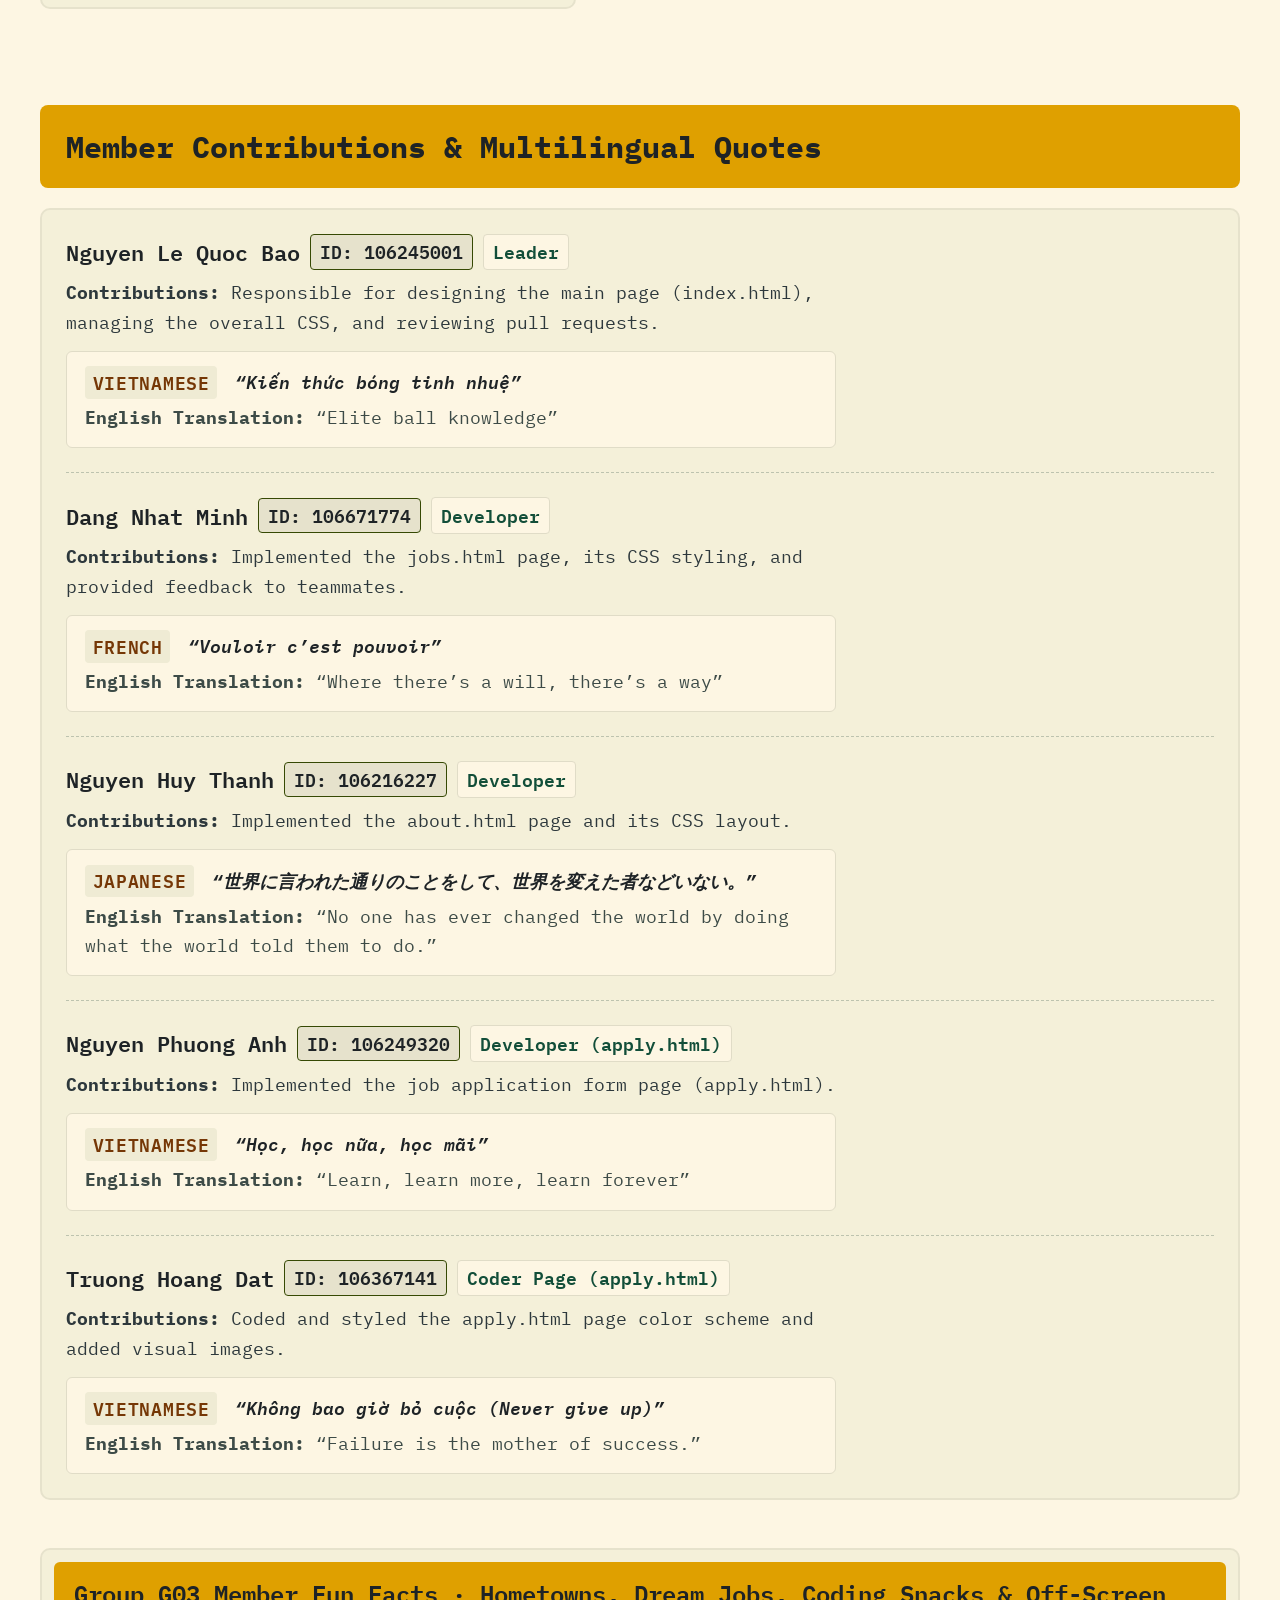
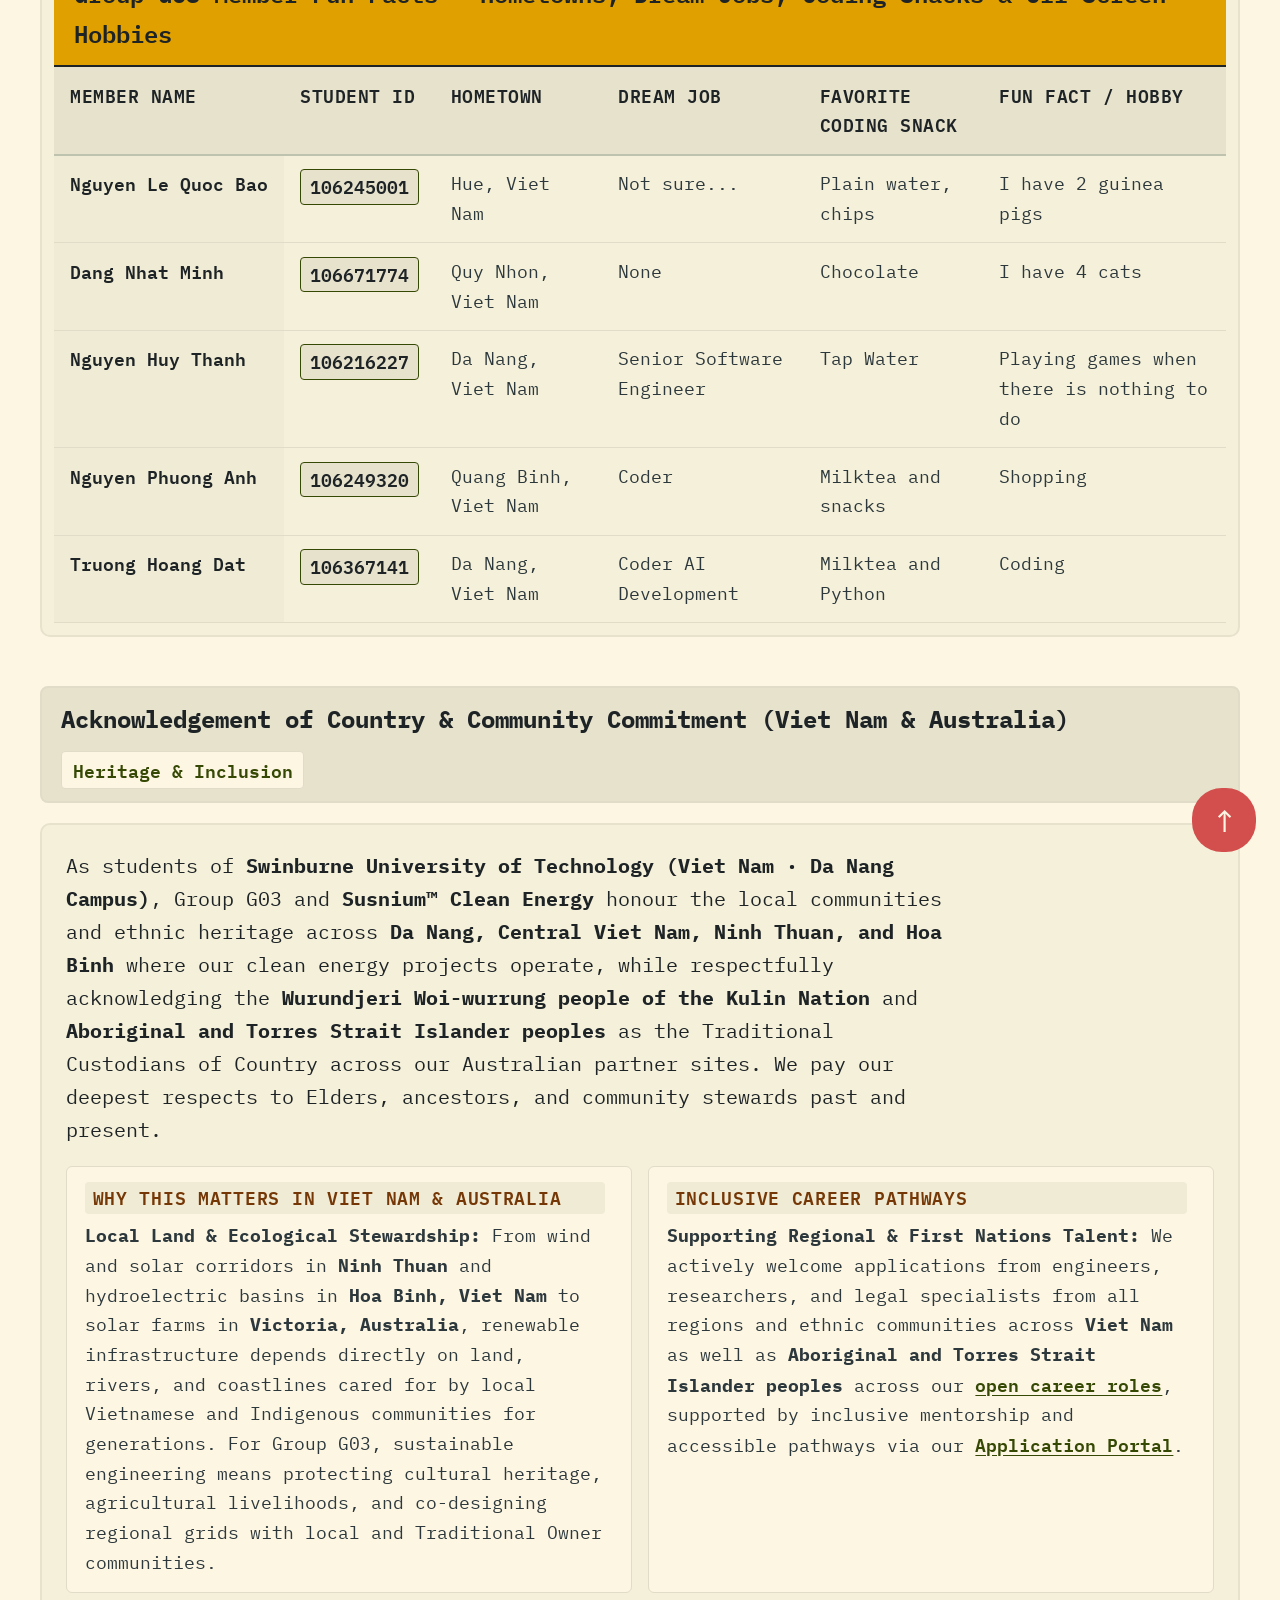
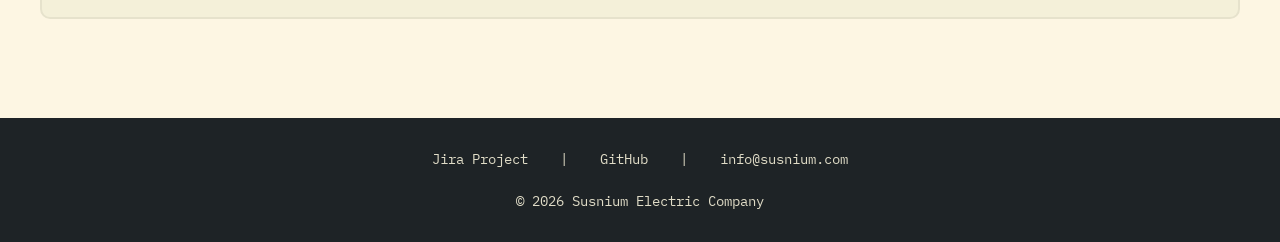
==== commit 086650dd: "Everything Is DONE!!!" ====
--- a/about.html
+++ b/about.html
@@ -5,8 +5,9 @@
   <meta charset="UTF-8">
   <meta name="viewport" content="width=device-width, initial-scale=1">
   <meta name="description"
-    content="About Susnium Clean Energy Group G03 — COS10026 Web Technology Project team profile, member contributions, quotes, and fun facts.">
+    content="About Susnium Clean Energy Group G03 - COS10026 Web Technology Project team profile, member contributions, quotes, and fun facts.">
   <title>About Us | Susnium Clean Energy (Group G03)</title>
+  <link rel="icon" type="image/svg+xml" href="images/favicon.svg">
   <link href="css/styles.css" rel="stylesheet">
   <link href="css/about.css" rel="stylesheet">
   <!-- Embedded CSS requirement: styles the page subtitle banner -->
--- a/css/about.css
+++ b/css/about.css
@@ -24,7 +24,7 @@
       rgba(0, 0, 0, 0.85) 0%,
       rgba(0, 0, 0, 0.60) 45%,
       rgba(0, 0, 0, 0.15) 100%
-    ), url('../images/sol-panel.jpg');
+    ), url('../images/team-work.jpeg');
 }
 
 .bg-overlay h1 {
@@ -42,6 +42,10 @@
   font-size: 1.25rem;
   line-height: 1.65;
   color: var(--ef-fg);
+  transform: translateY(200em);
+  animation:
+    slideInY 1s cubic-bezier(0.24, 0.76, 0, 1) both,
+    fadeIn 2s ease-out both;
 }
 
 .page-shell .sv-label {
@@ -463,4 +467,4 @@
   .about-overview-grid {
     grid-template-columns: 1fr;
   }
-}+}
